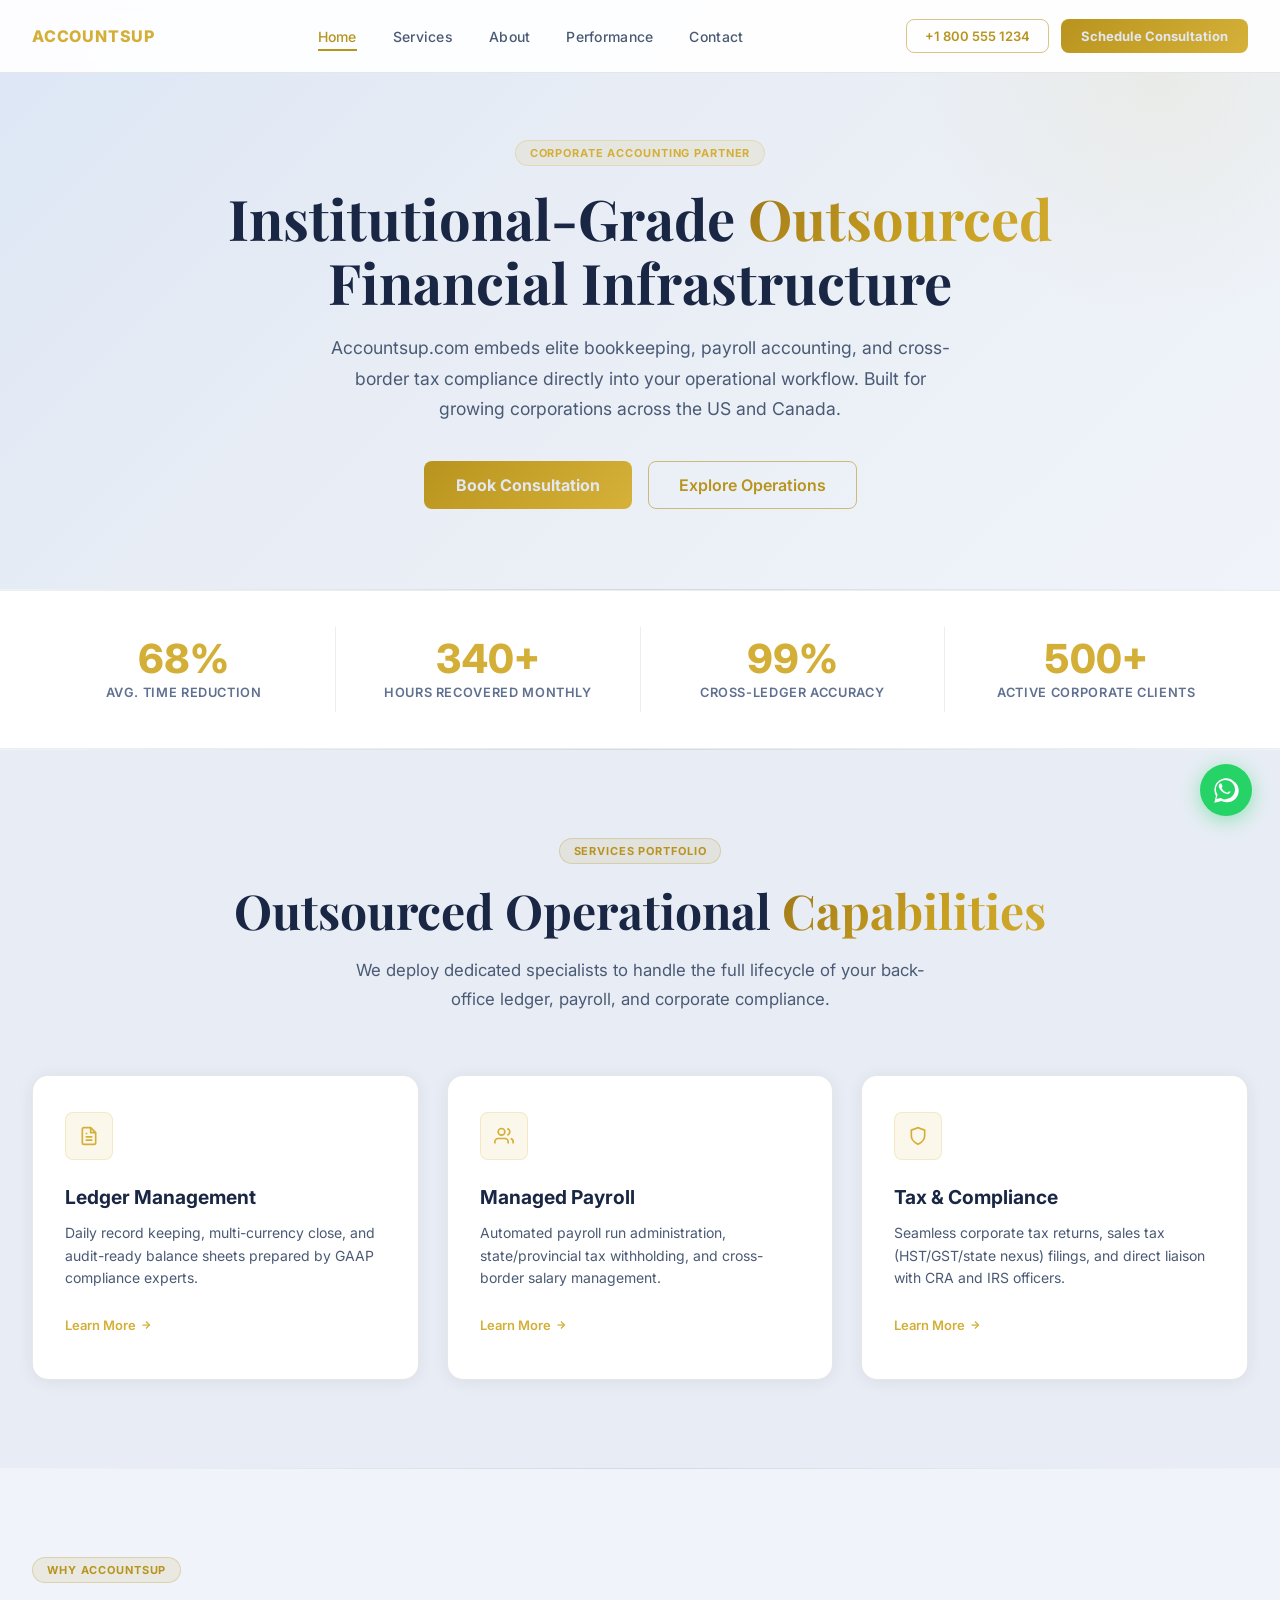
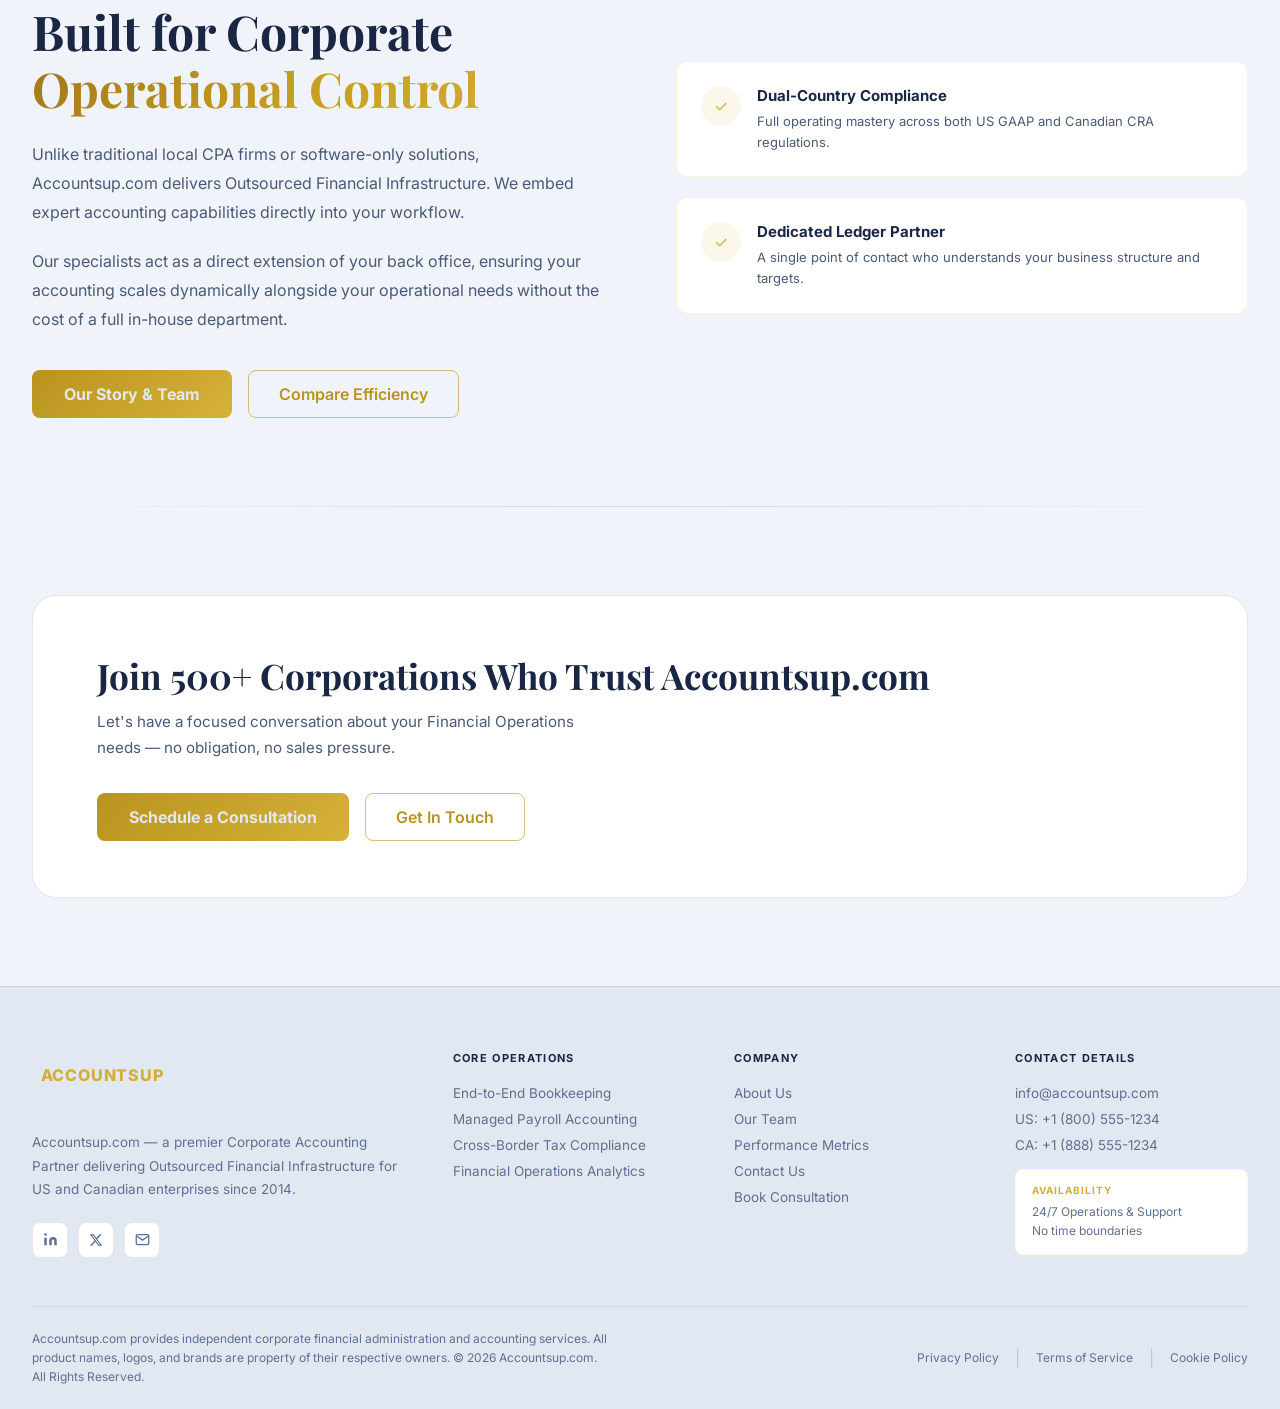
==== index.html @ 7f4b81b3 "Update terminology, WhatsApp icon, hide theme toggle, and transparent logo" ====
﻿<!DOCTYPE html>
<html lang="en">
<head>
<meta charset="UTF-8">
<meta name="viewport" content="width=device-width, initial-scale=1.0">
<meta name="description" content="Accountsup.com — Premium Corporate Accounting & Financial Operations for US & Canada. Expert bookkeeping, payroll, and tax compliance under US GAAP and CRA regulations.">
<title>Accountsup.com | Corporate Accounting & Financial Operations</title>
<link rel="stylesheet" href="css/global.css">
</head>
<body class="page-fade-in">

<header id="main-nav">
  <div class="nav-inner">
    <a href="index.html" class="nav-logo" id="logo-nav">
    <img src="assets/logo.png" alt="Accountsup Logo" style="height:48px;width:auto;">
</a>
    <nav class="nav-links" aria-label="Primary navigation">
      <a href="index.html" class="nav-link" id="nav-home">Home</a>
      <a href="services.html" class="nav-link" id="nav-services">Services</a>
      <a href="about.html" class="nav-link" id="nav-about">About</a>
      <a href="performance.html" class="nav-link" id="nav-performance">Performance</a>
      <a href="contact.html" class="nav-link" id="nav-contact">Contact</a>
    </nav>
    <div class="nav-actions">
      <a href="tel:+18005551234" class="btn-outline-sm">+1 800 555 1234</a>
      <a href="consultation.html" class="btn-gold-sm" id="nav-consultation">Schedule Consultation</a>
    </div>
    <button class="hamburger" id="hamburger-btn" aria-label="Toggle menu">
      <span></span><span></span><span></span>
    </button>
  </div>
</header>

<div id="mobile-menu">
  <a href="index.html" class="mobile-nav-link" id="mob-nav-home">Home</a>
  <a href="services.html" class="mobile-nav-link" id="mob-nav-services">Services</a>
  <a href="about.html" class="mobile-nav-link" id="mob-nav-about">About</a>
  <a href="performance.html" class="mobile-nav-link" id="mob-nav-performance">Performance</a>
  <a href="contact.html" class="mobile-nav-link" id="mob-nav-contact">Contact</a>
  <a href="consultation.html" class="mobile-cta" id="mob-nav-consultation">Schedule Consultation</a>
</div>

<main>
  <div class="page-hero" style="text-align:center;">
    <div class="page-hero-inner">
      <div class="page-hero-chip">Corporate Accounting Partner</div>
      <h1>Institutional-Grade <span class="gold-gradient-text">Outsourced</span><br>Financial Infrastructure</h1>
      <p style="margin: 0 auto 36px auto;">Accountsup.com embeds elite bookkeeping, payroll accounting, and cross-border tax compliance directly into your operational workflow. Built for growing corporations across the US and Canada.</p>
      <div style="display:flex;gap:16px;flex-wrap:wrap;justify-content:center;">
        <a href="consultation.html" class="btn-gold" id="hero-consult-btn">Book Consultation</a>
        <a href="services.html" class="btn-outline" id="hero-services-btn">Explore Operations</a>
      </div>
    </div>
  </div>

  <div class="section-divider"></div>

  <div class="stats-bar reveal">
    <div class="stat-item"><div class="stat-number" data-count="68" data-suffix="%">0%</div><div class="stat-label">Avg. Time Reduction</div></div>
    <div class="stat-item"><div class="stat-number" data-count="340" data-suffix="+">0+</div><div class="stat-label">Hours Recovered Monthly</div></div>
    <div class="stat-item"><div class="stat-number" data-count="99.8" data-suffix="%" data-decimals="1">0%</div><div class="stat-label">Cross-Ledger Accuracy</div></div>
    <div class="stat-item"><div class="stat-number" data-count="500" data-suffix="+">0+</div><div class="stat-label">Active Corporate Clients</div></div>
  </div>

  <div class="section-divider"></div>

  <section class="section section-alt">
    <div class="section-inner">
      <div class="section-header reveal">
        <div class="section-chip">Services Portfolio</div>
        <h2 class="section-title">Outsourced Operational <span class="gold-gradient-text">Capabilities</span></h2>
        <p class="section-subtitle">We deploy dedicated specialists to handle the full lifecycle of your back-office ledger, payroll, and corporate compliance.</p>
      </div>
      <div class="grid-3">
        <div class="card reveal" id="svc-bookkeeping-card">
          <div class="card-icon" style="width:48px;height:48px;background:rgba(212,175,55,0.1);border-radius:8px;display:flex;align-items:center;justify-content:center;margin-bottom:24px;">
            <svg width="20" height="20" viewBox="0 0 24 24" fill="none" stroke="var(--gold)" stroke-width="2"><path d="M14 2H6a2 2 0 00-2 2v16a2 2 0 002 2h12a2 2 0 002-2V8z"/><polyline points="14 2 14 8 20 8"/><line x1="16" y1="13" x2="8" y2="13"/><line x1="16" y1="17" x2="8" y2="17"/><polyline points="10 9 9 9 8 9"/></svg>
          </div>
          <h3 class="card-title" style="font-size:1.2rem;font-weight:700;color:var(--white);margin-bottom:12px;">Ledger Management</h3>
          <p class="card-text" style="font-size:14px;color:var(--slate-mid);line-height:1.6;margin-bottom:24px;">Daily record keeping, multi-currency close, and audit-ready balance sheets prepared by GAAP compliance experts.</p>
          <a href="services.html#bookkeeping" class="footer-link" style="color:var(--gold);font-weight:600;font-size:13px;display:inline-flex;align-items:center;gap:4px;">Learn More <svg width="12" height="12" viewBox="0 0 24 24" fill="none" stroke="currentColor" stroke-width="2.5"><line x1="5" y1="12" x2="19" y2="12"/><polyline points="12 5 19 12 12 19"/></svg></a>
        </div>
        
        <div class="card reveal reveal-delay-1" id="svc-payroll-card">
          <div class="card-icon" style="width:48px;height:48px;background:rgba(212,175,55,0.1);border-radius:8px;display:flex;align-items:center;justify-content:center;margin-bottom:24px;">
            <svg width="20" height="20" viewBox="0 0 24 24" fill="none" stroke="var(--gold)" stroke-width="2"><path d="M17 21v-2a4 4 0 00-4-4H5a4 4 0 00-4 4v2"/><circle cx="9" cy="7" r="4"/><path d="M23 21v-2a4 4 0 00-3-3.87"/><path d="M16 3.13a4 4 0 010 7.75"/></svg>
          </div>
          <h3 class="card-title" style="font-size:1.2rem;font-weight:700;color:var(--white);margin-bottom:12px;">Managed Payroll</h3>
          <p class="card-text" style="font-size:14px;color:var(--slate-mid);line-height:1.6;margin-bottom:24px;">Automated payroll run administration, state/provincial tax withholding, and cross-border salary management.</p>
          <a href="services.html#payroll" class="footer-link" style="color:var(--gold);font-weight:600;font-size:13px;display:inline-flex;align-items:center;gap:4px;">Learn More <svg width="12" height="12" viewBox="0 0 24 24" fill="none" stroke="currentColor" stroke-width="2.5"><line x1="5" y1="12" x2="19" y2="12"/><polyline points="12 5 19 12 12 19"/></svg></a>
        </div>

        <div class="card reveal reveal-delay-2" id="svc-tax-card">
          <div class="card-icon" style="width:48px;height:48px;background:rgba(212,175,55,0.1);border-radius:8px;display:flex;align-items:center;justify-content:center;margin-bottom:24px;">
            <svg width="20" height="20" viewBox="0 0 24 24" fill="none" stroke="var(--gold)" stroke-width="2"><path d="M12 22s8-4 8-10V5l-8-3-8 3v7c0 6 8 10 8 10z"/></svg>
          </div>
          <h3 class="card-title" style="font-size:1.2rem;font-weight:700;color:var(--white);margin-bottom:12px;">Tax &amp; Compliance</h3>
          <p class="card-text" style="font-size:14px;color:var(--slate-mid);line-height:1.6;margin-bottom:24px;">Seamless corporate tax returns, sales tax (HST/GST/state nexus) filings, and direct liaison with CRA and IRS officers.</p>
          <a href="services.html#tax" class="footer-link" style="color:var(--gold);font-weight:600;font-size:13px;display:inline-flex;align-items:center;gap:4px;">Learn More <svg width="12" height="12" viewBox="0 0 24 24" fill="none" stroke="currentColor" stroke-width="2.5"><line x1="5" y1="12" x2="19" y2="12"/><polyline points="12 5 19 12 12 19"/></svg></a>
        </div>
      </div>
    </div>
  </section>

  <div class="section-divider"></div>

  <section class="section">
    <div class="section-inner">
      <div style="display:grid;grid-template-columns:1fr 1fr;gap:72px;align-items:center;">
        <div class="reveal">
          <div class="section-chip" style="margin-bottom:20px;">Why Accountsup</div>
          <h2 class="section-title" style="text-align:left;margin-bottom:22px;">Built for Corporate <span class="gold-gradient-text">Operational Control</span></h2>
          <p style="color:var(--slate-mid);line-height:1.82;margin-bottom:20px;">Unlike traditional local CPA firms or software-only solutions, Accountsup.com delivers Outsourced Financial Infrastructure. We embed expert accounting capabilities directly into your workflow.</p>
          <p style="color:var(--slate-mid);line-height:1.82;margin-bottom:36px;">Our specialists act as a direct extension of your back office, ensuring your accounting scales dynamically alongside your operational needs without the cost of a full in-house department.</p>
          <div style="display:flex;gap:16px;flex-wrap:wrap;">
            <a href="about.html" class="btn-gold" id="home-about-link">Our Story &amp; Team</a>
            <a href="performance.html" class="btn-outline" id="home-perf-link">Compare Efficiency</a>
          </div>
        </div>
        <div class="reveal reveal-delay-2">
          <div style="display:grid;grid-template-columns:1fr;gap:20px;">
            <div class="value-card" style="padding:24px;border:1px solid rgba(212,175,55,0.15);border-radius:12px;display:flex;gap:16px;background:var(--navy-800);">
              <div style="width:40px;height:40px;background:rgba(212,175,55,0.1);border-radius:50%;display:flex;align-items:center;justify-content:center;color:var(--gold);flex-shrink:0;">✓</div>
              <div>
                <h4 style="color:var(--white);font-weight:700;margin-bottom:6px;font-size:15px;">Dual-Country Compliance</h4>
                <p style="color:var(--slate-mid);font-size:13px;line-height:1.6;">Full operating mastery across both US GAAP and Canadian CRA regulations.</p>
              </div>
            </div>
            <div class="value-card" style="padding:24px;border:1px solid rgba(212,175,55,0.15);border-radius:12px;display:flex;gap:16px;background:var(--navy-800);">
              <div style="width:40px;height:40px;background:rgba(212,175,55,0.1);border-radius:50%;display:flex;align-items:center;justify-content:center;color:var(--gold);flex-shrink:0;">✓</div>
              <div>
                <h4 style="color:var(--white);font-weight:700;margin-bottom:6px;font-size:15px;">Dedicated Ledger Partner</h4>
                <p style="color:var(--slate-mid);font-size:13px;line-height:1.6;">A single point of contact who understands your business structure and targets.</p>
              </div>
            </div>
          </div>
        </div>
      </div>
    </div>
  </section>

  <div class="section-divider"></div>

  <section class="section">
    <div class="section-inner">
      <div class="cta-banner reveal">
        <div><h2>Join 500+ Corporations Who Trust Accountsup.com</h2><p>Let's have a focused conversation about your Financial Operations needs — no obligation, no sales pressure.</p></div>
        <div class="cta-actions">
          <a href="consultation.html" class="btn-gold" id="home-cta-consult">Schedule a Consultation</a>
          <a href="contact.html" class="btn-outline" id="home-cta-contact">Get In Touch</a>
        </div>
      </div>
    </div>
  </section>
</main>

<footer id="main-footer">
  <div class="footer-inner">
    <div class="footer-grid">
      <div><div class="nav-logo" style="margin-bottom:16px;width:140px;height:48px;">LOGO AREA</div><p class="footer-brand-desc">Accountsup.com — a premier Corporate Accounting Partner delivering Outsourced Financial Infrastructure for US and Canadian enterprises since 2014.</p><div class="footer-socials"><a href="#" class="footer-social" aria-label="LinkedIn"><svg width="15" height="15" viewBox="0 0 24 24" fill="currentColor"><path d="M16 8a6 6 0 016 6v7h-4v-7a2 2 0 00-4 0v7h-4v-7a6 6 0 016-6zM2 9h4v12H2z"/><circle cx="4" cy="4" r="2"/></svg></a><a href="#" class="footer-social" aria-label="Twitter"><svg width="14" height="14" viewBox="0 0 24 24" fill="currentColor"><path d="M18.244 2.25h3.308l-7.227 8.26 8.502 11.24H16.17l-5.214-6.817L4.99 21.75H1.68l7.73-8.835L1.254 2.25H8.08l4.713 6.231zm-1.161 17.52h1.833L7.084 4.126H5.117z"/></svg></a><a href="mailto:info@accountsup.com" class="footer-social" aria-label="Email"><svg width="15" height="15" viewBox="0 0 24 24" fill="none" stroke="currentColor" stroke-width="2"><path d="M4 4h16c1.1 0 2 .9 2 2v12c0 1.1-.9 2-2 2H4c-1.1 0-2-.9-2-2V6c0-1.1.9-2 2-2z"/><polyline points="22,6 12,13 2,6"/></svg></a></div></div>
      <div><div class="footer-col-title">Core Operations</div><a href="services.html#bookkeeping" class="footer-link">End-to-End Bookkeeping</a><a href="services.html#payroll" class="footer-link">Managed Payroll Accounting</a><a href="services.html#tax" class="footer-link">Cross-Border Tax Compliance</a><a href="performance.html" class="footer-link">Financial Operations Analytics</a></div>
      <div><div class="footer-col-title">Company</div><a href="about.html" class="footer-link">About Us</a><a href="about.html#team" class="footer-link">Our Team</a><a href="performance.html" class="footer-link">Performance Metrics</a><a href="contact.html" class="footer-link">Contact Us</a><a href="consultation.html" class="footer-link">Book Consultation</a></div>
      <div><div class="footer-col-title">Contact Details</div><a href="mailto:info@accountsup.com" class="footer-link">info@accountsup.com</a><a href="tel:+18005551234" class="footer-link">US: +1 (800) 555-1234</a><a href="tel:+18885551234" class="footer-link">CA: +1 (888) 555-1234</a><div style="margin-top:16px;background:var(--navy-800);border:1px solid rgba(212,175,55,0.1);border-radius:8px;padding:14px 16px;"><div style="font-size:10px;font-weight:700;color:var(--gold);letter-spacing:.1em;text-transform:uppercase;margin-bottom:6px;">Availability</div><div style="font-size:12px;color:var(--slate-soft);line-height:1.6;">24/7 Operations & Support<br>No time boundaries</div></div></div>
    </div>
    <div class="footer-bottom"><p class="footer-legal">Accountsup.com provides independent corporate financial administration and accounting services. All product names, logos, and brands are property of their respective owners. © 2026 Accountsup.com. All Rights Reserved.</p><div class="footer-policy-links"><a href="#">Privacy Policy</a><span>|</span><a href="#">Terms of Service</a><span>|</span><a href="#">Cookie Policy</a></div></div>
  </div>
</footer>

<button id="back-to-top" aria-label="Back to top">
  <svg width="20" height="20" viewBox="0 0 24 24" fill="none" stroke="#040d1a" stroke-width="2.8"><path d="M18 15l-6-6-6 6"/></svg>
</button>

<style>
@keyframes floatCard { 0%,100%{transform:translateY(0)} 50%{transform:translateY(-14px)} }
@keyframes pulse { 0%,100%{opacity:1} 50%{opacity:.4} }
@media (max-width:900px){ [style*="grid-template-columns:1fr 1fr"]:first-of-type{grid-template-columns:1fr!important} }
</style>
<script src="js/nav.js"></script>
</body>
</html>
---- css/global.css ----
@import url('https://fonts.googleapis.com/css2?family=Inter:wght@300;400;500;600;700;800;900&family=Playfair+Display:wght@600;700;800&display=swap');

:root {
  --teal: #20c997;
  --navy-950: #040d1a;
  --navy-900: #0A192F;
  --navy-800: #0d2244;
  --navy-700: #112b57;
  --navy-600: #163769;
  --gold: #D4AF37;
  --gold-light: #e8c84a;
  --gold-dark: #b8941e;
  --gold-pale: #f5e9b0;
  --slate-soft: #8892a4;
  --slate-mid: #a8b2c4;
  --slate-light: #cdd5e0;
  --white: #ffffff;
  --green-400: #4ade80;
  --font-sans: 'Inter', system-ui, sans-serif;
  --font-display: 'Playfair Display', Georgia, serif;
  --transition-base: all 0.3s cubic-bezier(0.25, 0.46, 0.45, 0.94);
  --shadow-card: 0 4px 24px rgba(0,0,0,0.18), 0 1px 4px rgba(0,0,0,0.12);
  --shadow-card-hover: 0 12px 40px rgba(0,0,0,0.32), 0 4px 12px rgba(0,0,0,0.18);
  --shadow-gold: 0 0 32px rgba(212,175,55,0.2);
  --radius-sm: 8px;
  --radius-md: 12px;
  --radius-lg: 16px;
  --radius-xl: 24px;
}

*, *::before, *::after { box-sizing: border-box; margin: 0; padding: 0; }
html { scroll-behavior: smooth; font-size: 16px; }
body {
  font-family: var(--font-sans);
  background: var(--navy-900);
  color: var(--slate-light);
  overflow-x: hidden;
  -webkit-font-smoothing: antialiased;
  -moz-osx-font-smoothing: grayscale;
}
a { text-decoration: none; color: inherit; }
img { max-width: 100%; display: block; }
ul { list-style: none; }
button { cursor: pointer; border: none; background: none; font-family: inherit; }
input, textarea, select { font-family: inherit; }

.page-fade-in { animation: pageFadeIn 0.5s ease both; }
@keyframes pageFadeIn { from { opacity: 0; transform: translateY(12px); } to { opacity: 1; transform: translateY(0); } }

/* ===== NAVIGATION ===== */
#main-nav {
  position: fixed;
  top: 0; left: 0; right: 0;
  z-index: 1000;
  background: rgba(4, 13, 26, 0.88);
  backdrop-filter: blur(20px);
  -webkit-backdrop-filter: blur(20px);
  border-bottom: 1px solid rgba(212, 175, 55, 0.15);
  transition: var(--transition-base), padding 0.3s ease;
}
#main-nav.scrolled {
  background: rgba(4, 13, 26, 0.97);
  box-shadow: 0 4px 32px rgba(4, 13, 26, 0.9);
}
.nav-inner {
  max-width: 1280px;
  margin: 0 auto;
  padding: 0 32px;
  height: 72px;
  display: flex;
  align-items: center;
  justify-content: space-between;
  gap: 24px;
}
.nav-logo {
  display: flex;
  align-items: center;
  justify-content: flex-start;
  width: 180px;
  height: 48px;
  border: none;
  flex-shrink: 0;
  transition: var(--transition-base);
  text-decoration: none;
}
.nav-logo:hover {
  opacity: 0.85;
}
.nav-logo-badge {
  background: transparent !important;
  padding: 0 !important;
  border-radius: 0 !important;
  display: inline-flex;
  align-items: center;
  justify-content: center;
  height: 48px;
  width: auto;
  box-shadow: none !important;
  transition: var(--transition-base);
}
.nav-logo-badge:hover {
  transform: translateY(-1px);
  box-shadow: none !important;
  opacity: 1 !important;
}
.logo-img {
  height: 38px !important;
  width: auto;
  object-fit: contain;
  transition: var(--transition-base);
}
body:not(.light-theme) .logo-img {
  filter: drop-shadow(0 0 1.5px rgba(255, 255, 255, 0.85)) drop-shadow(0 0 4px rgba(255, 255, 255, 0.3));
}
body.light-theme .logo-img {
  filter: none !important;
}
.nav-links {
  display: flex;
  align-items: center;
  gap: 36px;
}
.nav-link {
  color: var(--slate-mid);
  font-size: 14px;
  font-weight: 500;
  letter-spacing: 0.02em;
  position: relative;
  transition: color 0.2s ease;
  padding: 4px 0;
}
.nav-link::after {
  content: '';
  position: absolute;
  bottom: -2px; left: 0;
  width: 0; height: 1.5px;
  background: var(--gold);
  transition: width 0.3s ease;
}
.nav-link:hover { color: var(--gold); }
.nav-link:hover::after { width: 100%; }
.nav-link.active { color: var(--gold); }
.nav-link.active::after { width: 100%; }

.nav-actions { display: flex; align-items: center; gap: 12px; }
.btn-outline-sm {
  border: 1.5px solid rgba(212, 175, 55, 0.5);
  color: var(--gold);
  padding: 8px 18px;
  border-radius: var(--radius-sm);
  font-size: 13px;
  font-weight: 600;
  transition: var(--transition-base);
  white-space: nowrap;
}

/* Secondary outline button using teal for hover */
.btn-outline-teal {
  border: 1.5px solid var(--teal);
  color: var(--teal);
}
.btn-outline-teal:hover {
  background: rgba(32, 201, 151, 0.1);
  border-color: var(--teal);
  box-shadow: 0 0 20px rgba(32, 201, 151, 0.18);
}
.btn-outline-sm:hover {
  background: rgba(212, 175, 55, 0.1);
  border-color: var(--gold);
  box-shadow: 0 0 20px rgba(212, 175, 55, 0.15);
}
.btn-gold-sm {
  background: linear-gradient(135deg, var(--gold-dark), var(--gold), var(--gold-light));
  background-size: 200% auto;
  color: var(--navy-950);
  padding: 9px 20px;
  border-radius: var(--radius-sm);
  font-size: 13px;
  font-weight: 700;
  transition: var(--transition-base);
  white-space: nowrap;
}
.btn-gold-sm:hover {
  background-position: right center;
  box-shadow: 0 6px 24px rgba(212, 175, 55, 0.4);
  transform: translateY(-1px);
}

.hamburger {
  display: none;
  flex-direction: column;
  gap: 5px;
  padding: 6px;
  cursor: pointer;
}
.hamburger span {
  display: block;
  height: 2px;
  background: var(--gold);
  border-radius: 2px;
  transition: var(--transition-base);
}
.hamburger span:nth-child(1) { width: 24px; }
.hamburger span:nth-child(2) { width: 24px; }
.hamburger span:nth-child(3) { width: 16px; }
.hamburger.open span:nth-child(1) { transform: translateY(7px) rotate(45deg); }
.hamburger.open span:nth-child(2) { opacity: 0; transform: scaleX(0); }
.hamburger.open span:nth-child(3) { width: 24px; transform: translateY(-7px) rotate(-45deg); }

#mobile-menu {
  display: none;
  position: fixed;
  top: 72px; left: 0; right: 0;
  background: rgba(4, 13, 26, 0.98);
  backdrop-filter: blur(20px);
  border-bottom: 1px solid rgba(212, 175, 55, 0.15);
  padding: 20px 32px 28px;
  z-index: 999;
  animation: slideDown 0.3s ease;
}
@keyframes slideDown { from { opacity: 0; transform: translateY(-10px); } to { opacity: 1; transform: translateY(0); } }
#mobile-menu.open { display: block; }
.mobile-nav-link {
  display: block;
  color: var(--slate-mid);
  font-size: 15px;
  font-weight: 500;
  padding: 12px 0;
  border-bottom: 1px solid rgba(255,255,255,0.05);
  transition: color 0.2s ease;
}
.mobile-nav-link:hover, .mobile-nav-link.active { color: var(--gold); }
.mobile-cta {
  display: block;
  margin-top: 16px;
  background: linear-gradient(135deg, var(--gold-dark), var(--gold));
  color: var(--navy-950);
  text-align: center;
  padding: 13px;
  border-radius: var(--radius-sm);
  font-weight: 700;
  font-size: 14px;
}

/* ===== PAGE HERO / INNER BANNER ===== */
.page-hero {
  padding: 140px 0 80px;
  background: radial-gradient(ellipse at 60% 40%, #112b57 0%, var(--navy-900) 55%, var(--navy-950) 100%);
  position: relative;
  overflow: hidden;
}
.page-hero::before {
  content: '';
  position: absolute;
  top: -30%; right: -10%;
  width: 500px; height: 500px;
  background: radial-gradient(circle, rgba(212,175,55,0.06) 0%, transparent 70%);
  border-radius: 50%;
  pointer-events: none;
}
.page-hero-inner { max-width: 1280px; margin: 0 auto; padding: 0 32px; }
.page-hero-chip {
  display: inline-flex;
  align-items: center;
  gap: 6px;
  background: rgba(212, 175, 55, 0.1);
  border: 1px solid rgba(212, 175, 55, 0.25);
  border-radius: 20px;
  padding: 5px 14px;
  font-size: 11px;
  font-weight: 700;
  color: var(--gold);
  letter-spacing: 0.08em;
  text-transform: uppercase;
  margin-bottom: 20px;
}
.page-hero h1 {
  font-family: var(--font-display);
  font-size: clamp(2.4rem, 5vw, 3.5rem);
  font-weight: 700;
  color: var(--white);
  line-height: 1.15;
  margin-bottom: 18px;
}
.page-hero p {
  font-size: 1.1rem;
  color: var(--slate-mid);
  line-height: 1.75;
  max-width: 640px;
}
.gold-text { color: var(--gold); }
.gold-gradient-text {
  background: linear-gradient(135deg, var(--gold-dark), var(--gold), var(--gold-light), var(--gold));
  background-size: 200% auto;
  -webkit-background-clip: text;
  -webkit-text-fill-color: transparent;
  background-clip: text;
  animation: shimmer 3s linear infinite;
}
@keyframes shimmer { 0% { background-position: 0% center; } 100% { background-position: 200% center; } }

/* ===== SECTION LAYOUT ===== */
.section { padding: 88px 0; }
.section-alt { background: var(--navy-950); }
.section-inner { max-width: 1280px; margin: 0 auto; padding: 0 32px; }
.section-divider { height: 1px; background: linear-gradient(90deg, transparent, rgba(212,175,55,0.25), transparent); }
.section-header { text-align: center; margin-bottom: 60px; }
.section-chip {
  display: inline-flex;
  align-items: center;
  gap: 6px;
  background: rgba(212, 175, 55, 0.1);
  border: 1px solid rgba(212, 175, 55, 0.25);
  border-radius: 20px;
  padding: 5px 14px;
  font-size: 11px;
  font-weight: 700;
  color: var(--gold);
  letter-spacing: 0.08em;
  text-transform: uppercase;
  margin-bottom: 18px;
}
.section-title {
  font-family: var(--font-display);
  font-size: clamp(2rem, 4vw, 3rem);
  font-weight: 700;
  color: var(--white);
  line-height: 1.2;
  margin-bottom: 16px;
}
.section-subtitle {
  font-size: 1.05rem;
  color: var(--slate-mid);
  max-width: 580px;
  margin: 0 auto;
  line-height: 1.75;
}

/* ===== CARDS ===== */
.grid-3 { display: grid; grid-template-columns: repeat(3, 1fr); gap: 28px; }
.grid-2 { display: grid; grid-template-columns: repeat(2, 1fr); gap: 28px; }
.grid-4 { display: grid; grid-template-columns: repeat(4, 1fr); gap: 24px; }

.card {
  background: linear-gradient(145deg, var(--navy-800) 0%, var(--navy-900) 100%);
  border: 1px solid rgba(212, 175, 55, 0.12);
  border-radius: var(--radius-lg);
  padding: 36px 32px;
  position: relative;
  overflow: hidden;
  transition: var(--transition-base);
}
.card::before {
  content: '';
  position: absolute;
  top: 0; left: 0; right: 0;
  height: 2px;
  background: linear-gradient(90deg, transparent, var(--gold), transparent);
  opacity: 0;
  transition: opacity 0.4s ease;
}
.card:hover { transform: translateY(-6px); box-shadow: var(--shadow-card-hover); border-color: rgba(212, 175, 55, 0.3); }
.card:hover::before { opacity: 1; }

.card-icon {
  width: 56px; height: 56px;
  background: rgba(212, 175, 55, 0.08);
  border: 1px solid rgba(212, 175, 55, 0.2);
  border-radius: var(--radius-md);
  display: flex;
  align-items: center;
  justify-content: center;
  margin-bottom: 24px;
  flex-shrink: 0;
}
.card-label {
  font-size: 11px;
  font-weight: 700;
  color: rgba(212, 175, 55, 0.5);
  letter-spacing: 0.12em;
  text-transform: uppercase;
  margin-bottom: 8px;
}
.card-title {
  font-size: 1.15rem;
  font-weight: 700;
  color: var(--white);
  margin-bottom: 14px;
  line-height: 1.4;
}
.card-text {
  font-size: 0.9rem;
  color: var(--slate-mid);
  line-height: 1.75;
  margin-bottom: 20px;
}
.card-list { margin-bottom: 24px; }
.card-list li {
  display: flex;
  align-items: flex-start;
  gap: 8px;
  font-size: 0.875rem;
  color: var(--slate-light);
  margin-bottom: 8px;
}
.card-list li svg { flex-shrink: 0; margin-top: 2px; }
.card-footer {
  padding-top: 20px;
  border-top: 1px solid rgba(255,255,255,0.06);
  display: flex;
  flex-wrap: wrap;
  gap: 8px;
}

.tech-badge {
  background: rgba(212, 175, 55, 0.07);
  border: 1px solid rgba(212, 175, 55, 0.2);
  color: var(--gold);
  padding: 4px 10px;
  border-radius: 20px;
  font-size: 11px;
  font-weight: 600;
  letter-spacing: 0.04em;
  text-transform: uppercase;
  transition: var(--transition-base);
}
.tech-badge:hover { background: rgba(212, 175, 55, 0.15); }

/* ===== BUTTONS ===== */
.btn-gold {
  display: inline-flex;
  align-items: center;
  justify-content: center;
  gap: 8px;
  background: linear-gradient(135deg, var(--gold-dark), var(--gold), var(--gold-light));
  background-size: 200% auto;
  color: var(--navy-950);
  font-weight: 700;
  font-size: 1rem;
  padding: 14px 32px;
  border-radius: var(--radius-sm);
  transition: var(--transition-base);
  border: none;
  cursor: pointer;
  font-family: inherit;
}
.btn-gold:hover {
  background-position: right center;
  box-shadow: 0 8px 32px rgba(212, 175, 55, 0.42);
  transform: translateY(-2px);
}
.btn-outline {
  display: inline-flex;
  align-items: center;
  justify-content: center;
  gap: 8px;
  border: 1.5px solid rgba(212, 175, 55, 0.55);
  color: var(--gold);
  font-weight: 600;
  font-size: 1rem;
  padding: 13px 30px;
  border-radius: var(--radius-sm);
  transition: var(--transition-base);
  background: transparent;
  cursor: pointer;
  font-family: inherit;
}
.btn-outline:hover {
  background: rgba(212, 175, 55, 0.1);
  border-color: var(--gold);
  box-shadow: 0 0 20px rgba(212, 175, 55, 0.18);
}
.btn-sm { padding: 10px 22px; font-size: 0.875rem; }

/* ===== VALUE CARD ===== */
.value-card {
  background: rgba(13, 34, 68, 0.55);
  border: 1px solid rgba(212, 175, 55, 0.1);
  border-radius: var(--radius-md);
  padding: 32px 28px;
  display: flex;
  align-items: flex-start;
  gap: 20px;
  transition: var(--transition-base);
  backdrop-filter: blur(6px);
}
.value-card:hover {
  background: rgba(13, 34, 68, 0.9);
  border-color: rgba(212, 175, 55, 0.28);
  transform: translateY(-4px);
}
.value-card h3 { font-size: 1.05rem; font-weight: 700; color: var(--white); margin-bottom: 8px; }
.value-card p { font-size: 0.875rem; color: var(--slate-mid); line-height: 1.7; }

/* ===== STAT BAR ===== */
.stats-bar {
  display: flex;
  align-items: center;
  justify-content: center;
  gap: 0;
  flex-wrap: wrap;
  background: var(--navy-800);
  border-top: 1px solid rgba(212, 175, 55, 0.12);
  border-bottom: 1px solid rgba(212, 175, 55, 0.12);
  padding: 36px 32px;
}
.stat-item {
  text-align: center;
  flex: 1;
  min-width: 160px;
  padding: 12px 24px;
}
.stat-item + .stat-item { border-left: 1px solid rgba(255,255,255,0.07); }
.stat-number {
  font-size: 2.5rem;
  font-weight: 800;
  color: var(--gold);
  font-variant-numeric: tabular-nums;
  line-height: 1;
  margin-bottom: 6px;
}
.stat-label { font-size: 0.8rem; color: var(--slate-soft); letter-spacing: 0.05em; text-transform: uppercase; font-weight: 600; }

/* ===== FORMS ===== */
.form-group { margin-bottom: 22px; }
.form-label {
  display: block;
  font-size: 13px;
  font-weight: 600;
  color: var(--slate-light);
  margin-bottom: 8px;
}
.form-label .req { color: var(--gold); margin-left: 2px; }
.form-input, .form-select, .form-textarea {
  width: 100%;
  background: var(--navy-900);
  border: 1.5px solid rgba(255,255,255,0.1);
  border-radius: var(--radius-sm);
  padding: 12px 16px;
  font-size: 14px;
  color: var(--white);
  transition: border-color 0.2s ease, box-shadow 0.2s ease;
  outline: none;
  font-family: inherit;
}
.form-input::placeholder, .form-textarea::placeholder { color: rgba(136,146,164,0.5); }
.form-input:focus, .form-select:focus, .form-textarea:focus {
  border-color: rgba(212, 175, 55, 0.55);
  box-shadow: 0 0 0 3px rgba(212, 175, 55, 0.08);
}
.form-input.error, .form-select.error, .form-textarea.error {
  border-color: rgba(239, 68, 68, 0.7);
  box-shadow: 0 0 0 3px rgba(239, 68, 68, 0.08);
}
.form-select { appearance: none; cursor: pointer; color: var(--slate-mid); }
.form-select option { background: var(--navy-900); color: var(--white); }
.form-textarea { resize: vertical; min-height: 120px; line-height: 1.6; }
.form-error { font-size: 12px; color: #f87171; margin-top: 5px; display: none; }
.form-error.visible { display: block; }
.form-row { display: grid; grid-template-columns: 1fr 1fr; gap: 20px; }
.form-container {
  background: var(--navy-800);
  border: 1px solid rgba(212, 175, 55, 0.14);
  border-radius: var(--radius-xl);
  padding: 48px;
  box-shadow: var(--shadow-card);
}

/* ===== FOOTER ===== */
#main-footer {
  background: var(--navy-950);
  border-top: 1px solid rgba(212, 175, 55, 0.1);
  padding: 64px 0 0;
}
.footer-inner {
  max-width: 1280px;
  margin: 0 auto;
  padding: 0 32px;
}
.footer-grid {
  display: grid;
  grid-template-columns: 1.6fr 1fr 1fr 1fr;
  gap: 48px;
  padding-bottom: 48px;
  border-bottom: 1px solid rgba(255,255,255,0.06);
}
.footer-brand-desc { font-size: 13.5px; color: var(--slate-soft); line-height: 1.75; margin: 16px 0 20px; }
.footer-socials { display: flex; gap: 10px; }
.footer-social {
  width: 36px; height: 36px;
  background: var(--navy-800);
  border: 1px solid rgba(255,255,255,0.08);
  border-radius: var(--radius-sm);
  display: flex;
  align-items: center;
  justify-content: center;
  color: var(--slate-mid);
  transition: var(--transition-base);
}
.footer-social:hover { color: var(--gold); border-color: rgba(212,175,55,0.3); }
.footer-col-title {
  font-size: 11px;
  font-weight: 700;
  color: var(--white);
  letter-spacing: 0.12em;
  text-transform: uppercase;
  margin-bottom: 20px;
}
.footer-link {
  display: block;
  font-size: 13.5px;
  color: var(--slate-soft);
  margin-bottom: 10px;
  transition: color 0.2s ease;
}
.footer-link:hover { color: var(--gold); }
.footer-bottom {
  padding: 22px 0;
  display: flex;
  align-items: center;
  justify-content: space-between;
  flex-wrap: wrap;
  gap: 12px;
}
.footer-legal { font-size: 12px; color: var(--slate-soft); line-height: 1.6; max-width: 580px; }
.footer-policy-links { display: flex; align-items: center; gap: 16px; flex-shrink: 0; }
.footer-policy-links a { font-size: 12px; color: var(--slate-soft); transition: color 0.2s; }
.footer-policy-links a:hover { color: var(--gold); }
.footer-policy-links span { color: rgba(255,255,255,0.15); }

/* ===== BACK TO TOP ===== */
#back-to-top {
  position: fixed;
  bottom: 28px;
  right: 28px;
  width: 46px;
  height: 46px;
  background: linear-gradient(135deg, var(--gold-dark), var(--gold));
  border-radius: 50%;
  display: flex;
  align-items: center;
  justify-content: center;
  z-index: 500;
  cursor: pointer;
  box-shadow: 0 4px 20px rgba(212, 175, 55, 0.4);
  opacity: 0;
  transform: translateY(16px);
  transition: opacity 0.3s ease, transform 0.3s ease;
  border: none;
}
#back-to-top.visible { opacity: 1; transform: translateY(0); }
#back-to-top:hover { box-shadow: 0 8px 32px rgba(212, 175, 55, 0.55); transform: translateY(-3px); }

/* ===== CTA BANNER ===== */
.cta-banner {
  background: var(--navy-800);
  border: 1px solid rgba(212, 175, 55, 0.18);
  border-radius: var(--radius-xl);
  padding: 56px 64px;
  display: flex;
  align-items: center;
  justify-content: space-between;
  gap: 32px;
  flex-wrap: wrap;
}
.cta-banner h2 {
  font-family: var(--font-display);
  font-size: clamp(1.5rem, 3vw, 2.2rem);
  color: var(--white);
  font-weight: 700;
  margin-bottom: 10px;
}
.cta-banner p { font-size: 0.95rem; color: var(--slate-mid); line-height: 1.7; max-width: 520px; }
.cta-actions { display: flex; gap: 16px; flex-shrink: 0; flex-wrap: wrap; }

/* ===== BREADCRUMB ===== */
.breadcrumb {
  display: flex;
  align-items: center;
  gap: 8px;
  font-size: 13px;
  color: var(--slate-soft);
  margin-bottom: 24px;
}
.breadcrumb a { color: var(--gold); transition: opacity 0.2s; }
.breadcrumb a:hover { opacity: 0.8; }
.breadcrumb-sep { color: rgba(255,255,255,0.2); }

/* ===== SCROLL REVEAL ===== */
.reveal { opacity: 0; transform: translateY(28px); transition: opacity 0.65s ease, transform 0.65s ease; }
.reveal.revealed { opacity: 1; transform: translateY(0); }
.reveal-delay-1 { transition-delay: 0.1s; }
.reveal-delay-2 { transition-delay: 0.2s; }
.reveal-delay-3 { transition-delay: 0.3s; }
.reveal-delay-4 { transition-delay: 0.4s; }

/* ===== COMPLIANCE BADGE ===== */
.compliance-badge {
  display: flex;
  align-items: center;
  gap: 12px;
  background: var(--navy-800);
  border: 1px solid rgba(255,255,255,0.06);
  border-radius: var(--radius-sm);
  padding: 12px 16px;
  transition: var(--transition-base);
}
.compliance-badge:hover { border-color: rgba(212,175,55,0.25); }
.compliance-badge-icon {
  width: 32px; height: 32px;
  background: rgba(212, 175, 55, 0.1);
  border: 1px solid rgba(212, 175, 55, 0.2);
  border-radius: 6px;
  display: flex;
  align-items: center;
  justify-content: center;
  flex-shrink: 0;
}
.compliance-badge-title { font-size: 12px; font-weight: 600; color: var(--white); }
.compliance-badge-sub { font-size: 11px; color: var(--slate-soft); }

/* ===== SUCCESS STATE ===== */
.success-state {
  text-align: center;
  padding: 48px 24px;
  display: none;
}
.success-state.show { display: block; }
.success-icon {
  width: 72px; height: 72px;
  background: rgba(74, 222, 128, 0.1);
  border: 2px solid rgba(74, 222, 128, 0.35);
  border-radius: 50%;
  display: flex;
  align-items: center;
  justify-content: center;
  margin: 0 auto 24px;
}

/* ===== RESPONSIVE ===== */
@media (max-width: 1024px) {
  .footer-grid { grid-template-columns: 1fr 1fr; gap: 36px; }
  .grid-3 { grid-template-columns: 1fr 1fr; }
  .grid-4 { grid-template-columns: repeat(2, 1fr); }
  .cta-banner { padding: 40px; }
}
@media (max-width: 768px) {
  .nav-links, .nav-actions { display: none; }
  .hamburger { display: flex; }
  .nav-inner { padding: 0 20px; }
  .section { padding: 60px 0; }
  .section-inner { padding: 0 20px; }
  .page-hero { padding: 110px 0 56px; }
  .page-hero-inner { padding: 0 20px; }
  .grid-3, .grid-2 { grid-template-columns: 1fr; }
  .grid-4 { grid-template-columns: 1fr 1fr; }
  .footer-grid { grid-template-columns: 1fr; gap: 32px; }
  .footer-inner { padding: 0 20px; }
  .form-row { grid-template-columns: 1fr; }
  .form-container { padding: 28px 20px; }
  .cta-banner { padding: 32px 24px; flex-direction: column; }
  .stats-bar { gap: 0; }
  .stat-item { min-width: 130px; }
  .stat-number { font-size: 1.9rem; }
  .footer-bottom { flex-direction: column; text-align: center; }
}
@media (max-width: 480px) {
  .grid-4 { grid-template-columns: 1fr; }
  .stat-item + .stat-item { border-left: none; border-top: 1px solid rgba(255,255,255,0.07); }
}

/* ===== WHATSAPP FLOATING BUTTON ===== */
#whatsapp-btn {
  position: fixed;
  bottom: 84px;
  right: 28px;
  width: 52px;
  height: 52px;
  background: #25D366;
  border-radius: 50%;
  display: flex;
  align-items: center;
  justify-content: center;
  z-index: 500;
  cursor: pointer;
  box-shadow: 0 4px 20px rgba(37, 211, 102, 0.45);
  border: none;
  transition: transform 0.3s ease, box-shadow 0.3s ease;
  text-decoration: none;
  animation: waPulse 2.5s ease-in-out infinite;
}
#whatsapp-btn:hover {
  transform: scale(1.12) translateY(-2px);
  box-shadow: 0 10px 36px rgba(37, 211, 102, 0.6);
  animation: none;
}
#whatsapp-btn svg { flex-shrink: 0; }

#whatsapp-tooltip {
  position: fixed;
  bottom: 96px;
  right: 88px;
  background: #1a1a2e;
  color: #fff;
  font-size: 12px;
  font-weight: 600;
  padding: 7px 13px;
  border-radius: 8px;
  white-space: nowrap;
  z-index: 499;
  opacity: 0;
  transform: translateX(8px);
  transition: opacity 0.25s ease, transform 0.25s ease;
  pointer-events: none;
}
#whatsapp-tooltip::after {
  content: '';
  position: absolute;
  right: -5px;
  top: 50%;
  transform: translateY(-50%);
  width: 0; height: 0;
  border-top: 5px solid transparent;
  border-bottom: 5px solid transparent;
  border-left: 6px solid #1a1a2e;
}
#whatsapp-btn:hover + #whatsapp-tooltip,
#whatsapp-tooltip.show { opacity: 1; transform: translateX(0); }

@keyframes waPulse {
  0%, 100% { box-shadow: 0 4px 20px rgba(37,211,102,0.45); }
  50% { box-shadow: 0 4px 20px rgba(37,211,102,0.45), 0 0 0 10px rgba(37,211,102,0); }
}

/* ===== THEME TOGGLE BUTTON (Nav Bar) ===== */
#theme-toggle {
  width: 48px;
  height: 26px;
  background: rgba(212, 175, 55, 0.12);
  border: 1.5px solid rgba(212, 175, 55, 0.3);
  border-radius: 13px;
  cursor: pointer;
  transition: background 0.35s ease, border-color 0.35s ease;
  display: flex;
  align-items: center;
  padding: 2px;
  flex-shrink: 0;
  position: relative;
}
#theme-toggle:hover {
  background: rgba(212, 175, 55, 0.22);
  border-color: rgba(212, 175, 55, 0.6);
}
#theme-toggle-knob {
  width: 20px;
  height: 20px;
  border-radius: 50%;
  background: linear-gradient(135deg, var(--gold-dark), var(--gold));
  display: flex;
  align-items: center;
  justify-content: center;
  transition: transform 0.35s cubic-bezier(0.34, 1.56, 0.64, 1);
  box-shadow: 0 2px 8px rgba(212, 175, 55, 0.5);
  flex-shrink: 0;
}
body.light-theme #theme-toggle { background: rgba(10, 25, 47, 0.08); border-color: rgba(10, 25, 47, 0.22); }
body.light-theme #theme-toggle:hover { background: rgba(10, 25, 47, 0.14); }
body.light-theme #theme-toggle-knob { transform: translateX(22px); background: linear-gradient(135deg, #0A192F, #163769); }
body.light-theme #theme-toggle-knob svg.icon-moon { display: none; }
body.light-theme #theme-toggle-knob svg.icon-sun { display: flex; }
#theme-toggle-knob svg.icon-sun { display: none; }
#theme-toggle-knob svg.icon-moon { display: flex; }

/* Theme toggle tooltip */
#theme-toggle::after {
  content: attr(data-tooltip);
  position: absolute;
  top: calc(100% + 10px);
  right: 0;
  background: rgba(4, 13, 26, 0.92);
  color: #fff;
  font-size: 11px;
  font-weight: 600;
  padding: 5px 10px;
  border-radius: 6px;
  white-space: nowrap;
  opacity: 0;
  transform: translateY(-4px);
  transition: opacity 0.2s ease, transform 0.2s ease;
  pointer-events: none;
  letter-spacing: 0.03em;
  border: 1px solid rgba(212,175,55,0.15);
}
body.light-theme #theme-toggle::after { background: rgba(26,39,68,0.95); border-color: rgba(10,25,47,0.15); }
#theme-toggle:hover::after { opacity: 1; transform: translateY(0); }

/* Mobile theme toggle in mobile menu */
#mobile-theme-row {
  display: flex;
  align-items: center;
  justify-content: space-between;
  padding: 14px 0;
  border-bottom: 1px solid rgba(255,255,255,0.05);
}
body.light-theme #mobile-theme-row { border-bottom-color: rgba(10,25,47,0.06); }
#mobile-theme-label {
  font-size: 14px;
  font-weight: 500;
  color: var(--slate-mid);
}

/* ===== LIGHT THEME OVERRIDES ===== */
body.light-theme {
  background: #f0f4fa;
  color: #253555;
  --navy-950: #e2e8f2;
  --navy-900: #f0f4fa;
  --navy-800: #ffffff;
  --navy-700: #e8edf5;
  --navy-600: #d4dce8;
  --slate-soft: #607090;
  --slate-mid: #4a5a74;
  --slate-light: #2a3a54;
  --white: #1a2744;
  --shadow-card: 0 4px 24px rgba(10,25,47,0.10), 0 1px 4px rgba(10,25,47,0.06);
  --shadow-card-hover: 0 12px 40px rgba(10,25,47,0.16), 0 4px 12px rgba(10,25,47,0.10);
}

body.light-theme #main-nav {
  background: rgba(255, 255, 255, 0.92);
  border-bottom-color: rgba(10, 25, 47, 0.1);
}
body.light-theme #main-nav.scrolled {
  background: rgba(255, 255, 255, 0.99);
  box-shadow: 0 4px 24px rgba(10, 25, 47, 0.1);
}
body.light-theme .nav-link { color: #4a5a74; }
body.light-theme .nav-link:hover,
body.light-theme .nav-link.active { color: var(--gold-dark); }
body.light-theme .nav-link::after { background: var(--gold-dark); }
body.light-theme .nav-logo { color: rgba(180, 140, 20, 0.7); border-color: rgba(180, 140, 20, 0.4); }
body.light-theme .btn-outline-sm { border-color: rgba(180, 140, 20, 0.5); color: var(--gold-dark); }
body.light-theme .hamburger span { background: var(--gold-dark); }

body.light-theme #mobile-menu {
  background: rgba(255, 255, 255, 0.98);
  border-bottom-color: rgba(10, 25, 47, 0.1);
}
body.light-theme .mobile-nav-link { color: #4a5a74; border-bottom-color: rgba(10,25,47,0.06); }
body.light-theme .mobile-nav-link:hover, body.light-theme .mobile-nav-link.active { color: var(--gold-dark); }

body.light-theme .page-hero {
  background: linear-gradient(135deg, #dce6f5 0%, #e8edf5 40%, #f0f4fa 100%);
}
body.light-theme .page-hero h1 { color: #1a2744; }
body.light-theme .page-hero p { color: #4a5a74; }
body.light-theme .page-hero::before { background: radial-gradient(circle, rgba(212,175,55,0.08) 0%, transparent 70%); }

body.light-theme .section-alt { background: #e8edf5; }
body.light-theme .section-title { color: #1a2744; }
body.light-theme .section-subtitle { color: #4a5a74; }
body.light-theme .section-chip { background: rgba(180,140,20,0.1); border-color: rgba(180,140,20,0.25); color: var(--gold-dark); }
body.light-theme .section-divider { background: linear-gradient(90deg, transparent, rgba(10,25,47,0.12), transparent); }

body.light-theme .card {
  background: #ffffff;
  border-color: rgba(10, 25, 47, 0.1);
  box-shadow: 0 2px 16px rgba(10,25,47,0.07);
}
body.light-theme .card:hover {
  box-shadow: 0 12px 40px rgba(10,25,47,0.14);
  border-color: rgba(180, 140, 20, 0.35);
}
body.light-theme .card-title { color: #1a2744; }
body.light-theme .card-text { color: #4a5a74; }
body.light-theme .card-footer { border-top-color: rgba(10,25,47,0.07); }
body.light-theme .card-list li { color: #2a3a54; }

body.light-theme .value-card {
  background: rgba(255, 255, 255, 0.85);
  border-color: rgba(10, 25, 47, 0.1);
}
body.light-theme .value-card:hover { background: #ffffff; border-color: rgba(180,140,20,0.3); }
body.light-theme .value-card h3 { color: #1a2744; }
body.light-theme .value-card p { color: #4a5a74; }

body.light-theme .stats-bar { background: #ffffff; border-color: rgba(10,25,47,0.08); }
body.light-theme .stat-item + .stat-item { border-left-color: rgba(10,25,47,0.08); }
body.light-theme .stat-label { color: #607090; }

body.light-theme .form-input,
body.light-theme .form-select,
body.light-theme .form-textarea {
  background: #f8fafc;
  border-color: rgba(10, 25, 47, 0.15);
  color: #1a2744;
}
body.light-theme .form-input::placeholder,
body.light-theme .form-textarea::placeholder { color: rgba(74, 90, 116, 0.45); }
body.light-theme .form-input:focus,
body.light-theme .form-select:focus,
body.light-theme .form-textarea:focus {
  border-color: rgba(180, 140, 20, 0.55);
  box-shadow: 0 0 0 3px rgba(180, 140, 20, 0.08);
}
body.light-theme .form-select { color: #4a5a74; }
body.light-theme .form-select option { background: #ffffff; color: #1a2744; }
body.light-theme .form-label { color: #2a3a54; }
body.light-theme .form-container { background: #ffffff; border-color: rgba(10,25,47,0.1); }

body.light-theme .cta-banner { background: #ffffff; border-color: rgba(10,25,47,0.1); }
body.light-theme .cta-banner h2 { color: #1a2744; }
body.light-theme .cta-banner p { color: #4a5a74; }

body.light-theme .btn-outline {
  border-color: rgba(180,140,20,0.55);
  color: var(--gold-dark);
}
body.light-theme .btn-outline:hover { background: rgba(180,140,20,0.08); }

body.light-theme #main-footer {
  background: #e2e8f2;
  border-top-color: rgba(10, 25, 47, 0.1);
}
body.light-theme .footer-brand-desc { color: #607090; }
body.light-theme .footer-social { background: #ffffff; border-color: rgba(10,25,47,0.1); color: #607090; }
body.light-theme .footer-col-title { color: #1a2744; }
body.light-theme .footer-link { color: #607090; }
body.light-theme .footer-legal { color: #607090; }
body.light-theme .footer-policy-links a { color: #607090; }
body.light-theme .footer-policy-links span { color: rgba(10,25,47,0.15); }
body.light-theme .footer-grid { border-bottom-color: rgba(10,25,47,0.08); }

body.light-theme .compliance-badge { background: #ffffff; border-color: rgba(10,25,47,0.08); }
body.light-theme .compliance-badge-title { color: #1a2744; }
body.light-theme .compliance-badge-sub { color: #607090; }

body.light-theme .breadcrumb { color: #607090; }
body.light-theme .breadcrumb-sep { color: rgba(10,25,47,0.2); }
body.light-theme .breadcrumb a { color: var(--gold-dark); }

body.light-theme .tech-badge { background: rgba(180,140,20,0.08); border-color: rgba(180,140,20,0.2); color: var(--gold-dark); }
body.light-theme .gold-gradient-text {
  background: linear-gradient(135deg, #a07818, #c8a020, #d4af37, #c8a020);
  background-size: 200% auto;
  -webkit-background-clip: text;
  -webkit-text-fill-color: transparent;
  background-clip: text;
}
body.light-theme .gold-text { color: var(--gold-dark); }

body.light-theme #back-to-top { box-shadow: 0 4px 20px rgba(180,140,20,0.35); }

body.light-theme #whatsapp-tooltip { background: #1a2744; }
body.light-theme #whatsapp-tooltip::after { border-left-color: #1a2744; }
body.light-theme #theme-label { color: #607090; }

@media (max-width: 480px) {
  #theme-label { display: none; }
  #whatsapp-tooltip { display: none; }
}

#theme-toggle, #theme-label, #mobile-theme-row {
  display: none !important;
}
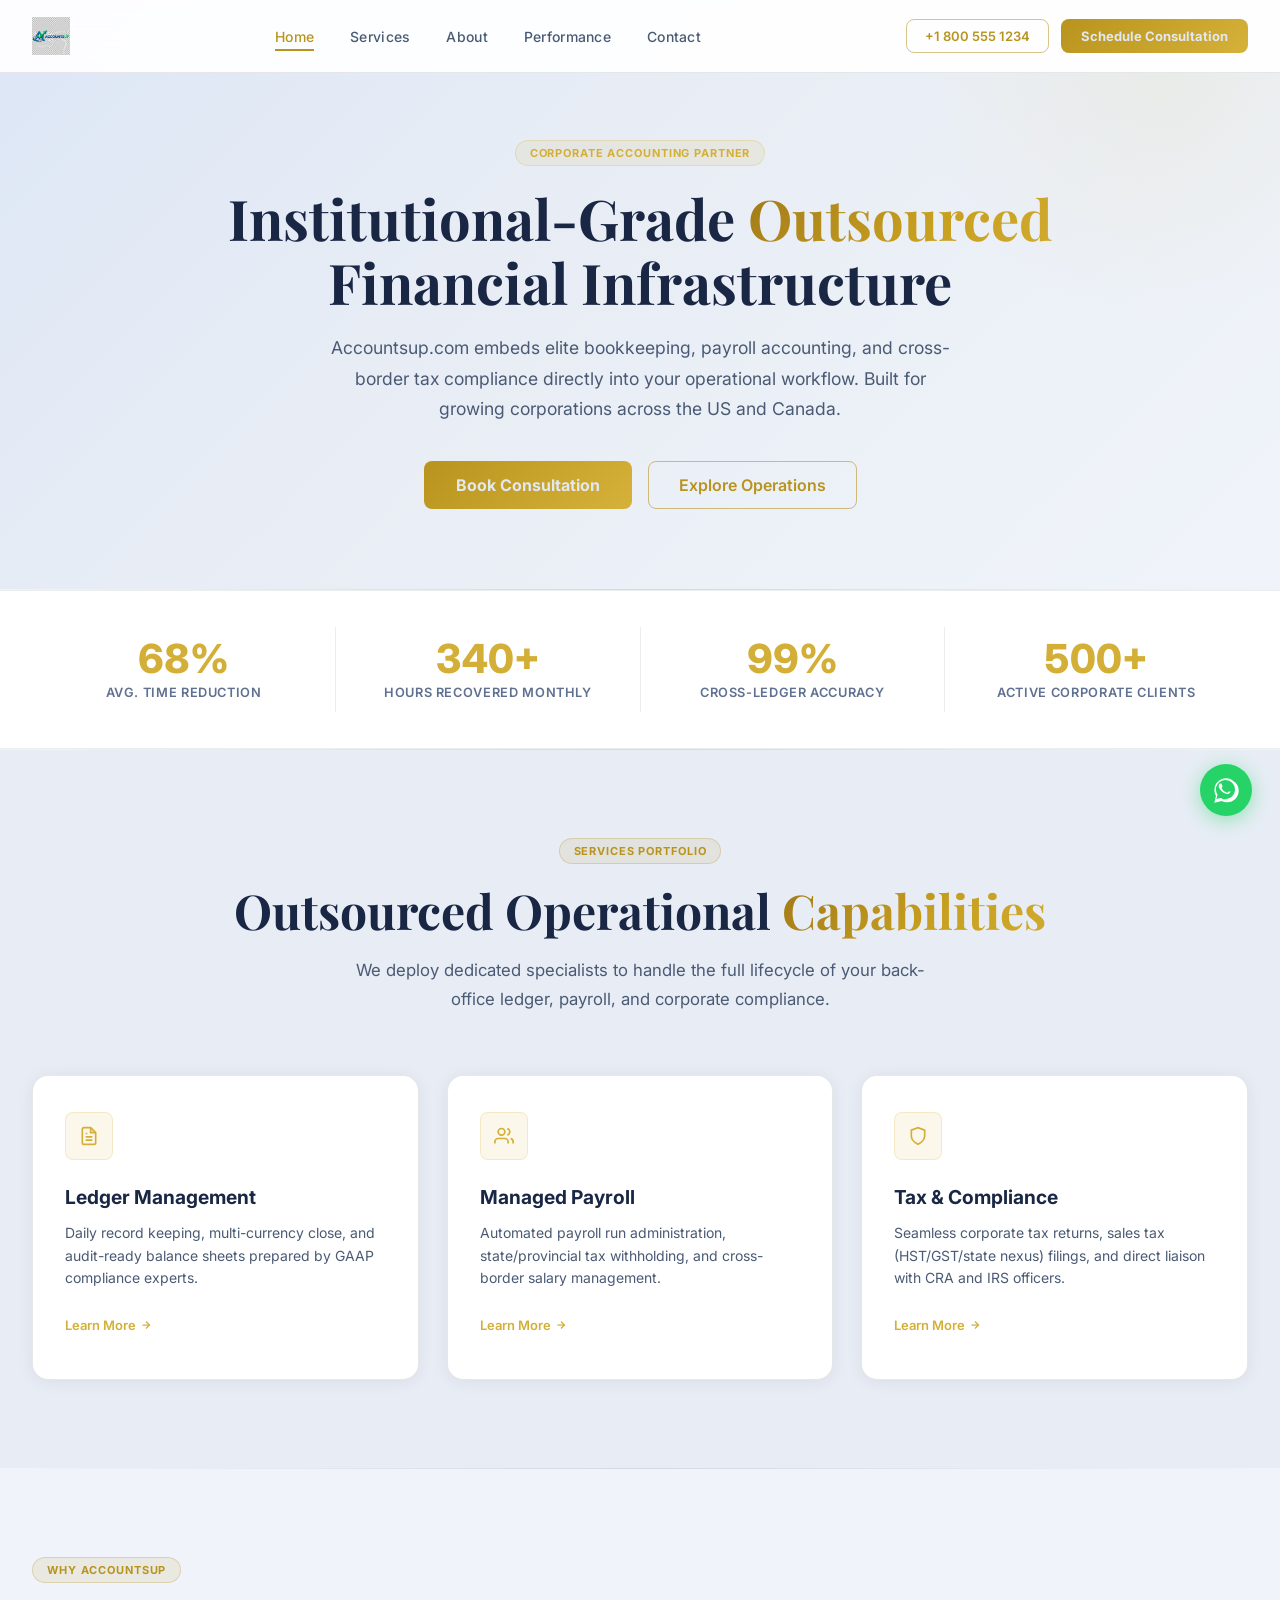
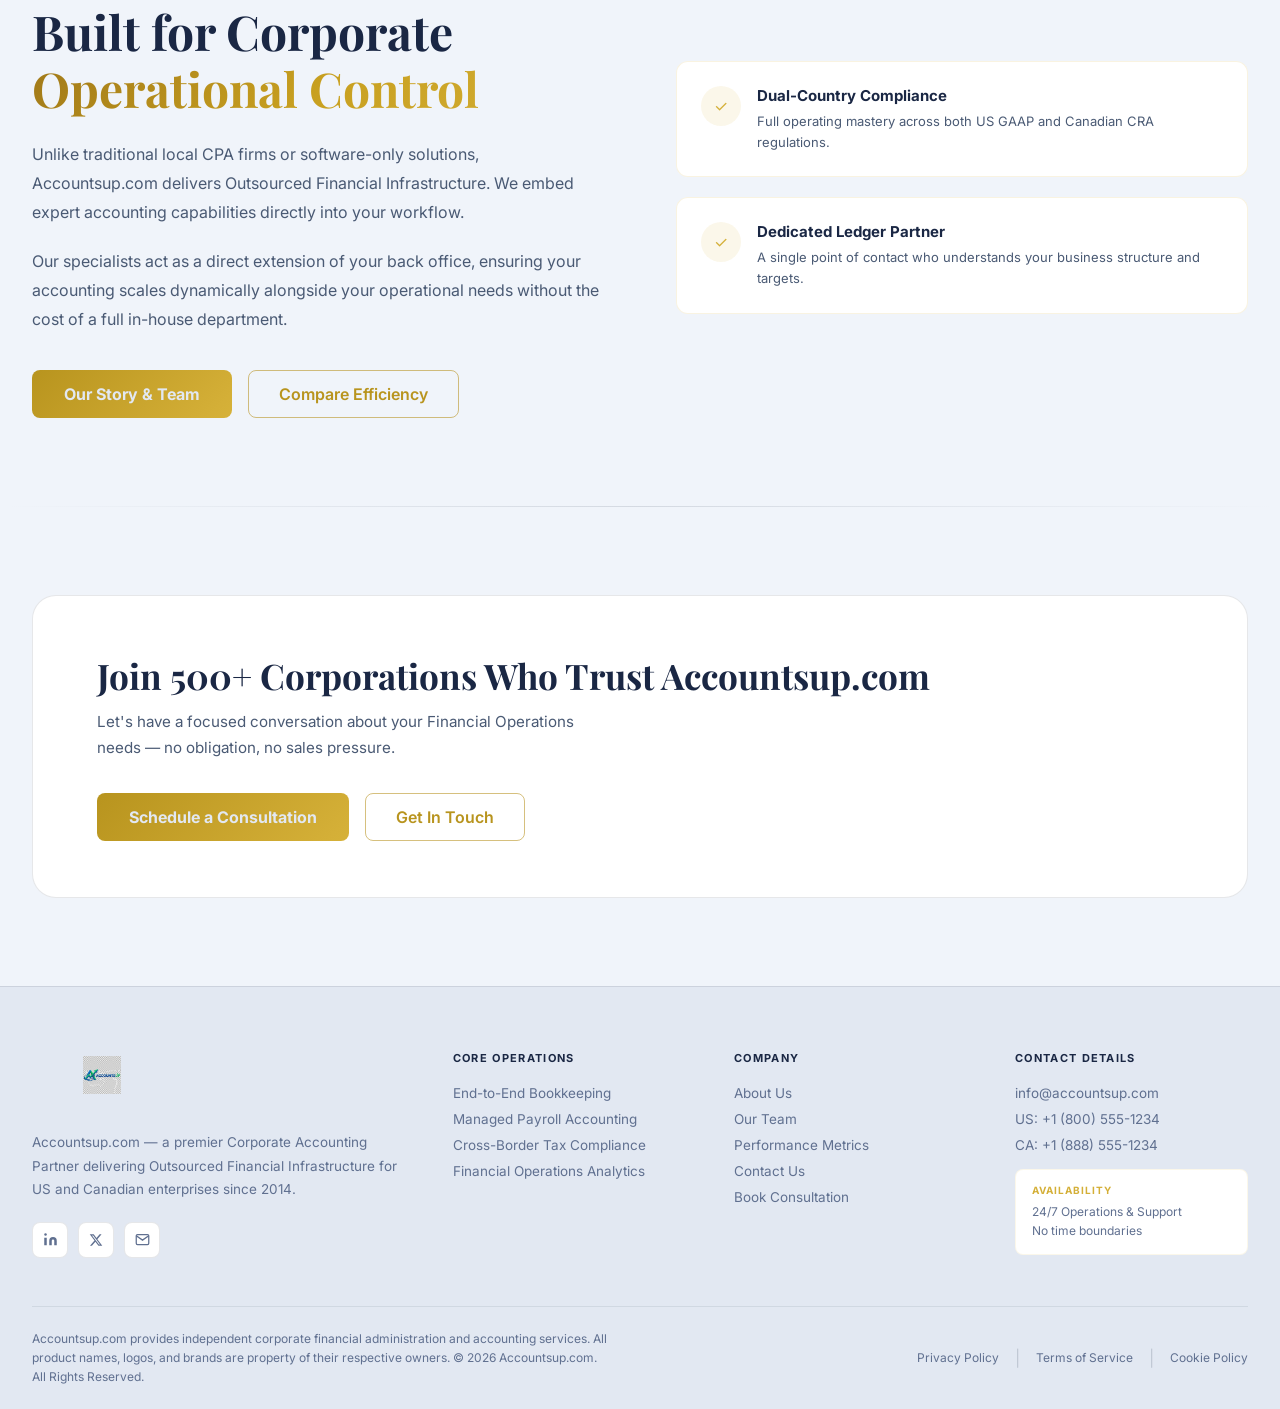
==== commit 41bc3c04: "Update terminology, WhatsApp icon, hide theme toggle, crop and overwrite transparent logo" ====
--- a/index.html
+++ b/index.html
@@ -5,14 +5,14 @@
 <meta name="viewport" content="width=device-width, initial-scale=1.0">
 <meta name="description" content="Accountsup.com — Premium Corporate Accounting & Financial Operations for US & Canada. Expert bookkeeping, payroll, and tax compliance under US GAAP and CRA regulations.">
 <title>Accountsup.com | Corporate Accounting & Financial Operations</title>
-<link rel="stylesheet" href="css/global.css">
+<link rel="stylesheet" href="css/global.css?v=2">
 </head>
 <body class="page-fade-in">
 
 <header id="main-nav">
   <div class="nav-inner">
     <a href="index.html" class="nav-logo" id="logo-nav">
-    <img src="assets/logo.png" alt="Accountsup Logo" style="height:48px;width:auto;">
+    <img src="assets/logo.png?v=2?v=2" alt="Accountsup Logo" style="height:48px;width:auto;">
 </a>
     <nav class="nav-links" aria-label="Primary navigation">
       <a href="index.html" class="nav-link" id="nav-home">Home</a>
@@ -175,6 +175,6 @@
 @keyframes pulse { 0%,100%{opacity:1} 50%{opacity:.4} }
 @media (max-width:900px){ [style*="grid-template-columns:1fr 1fr"]:first-of-type{grid-template-columns:1fr!important} }
 </style>
-<script src="js/nav.js"></script>
+<script src="js/nav.js?v=2"></script>
 </body>
 </html>
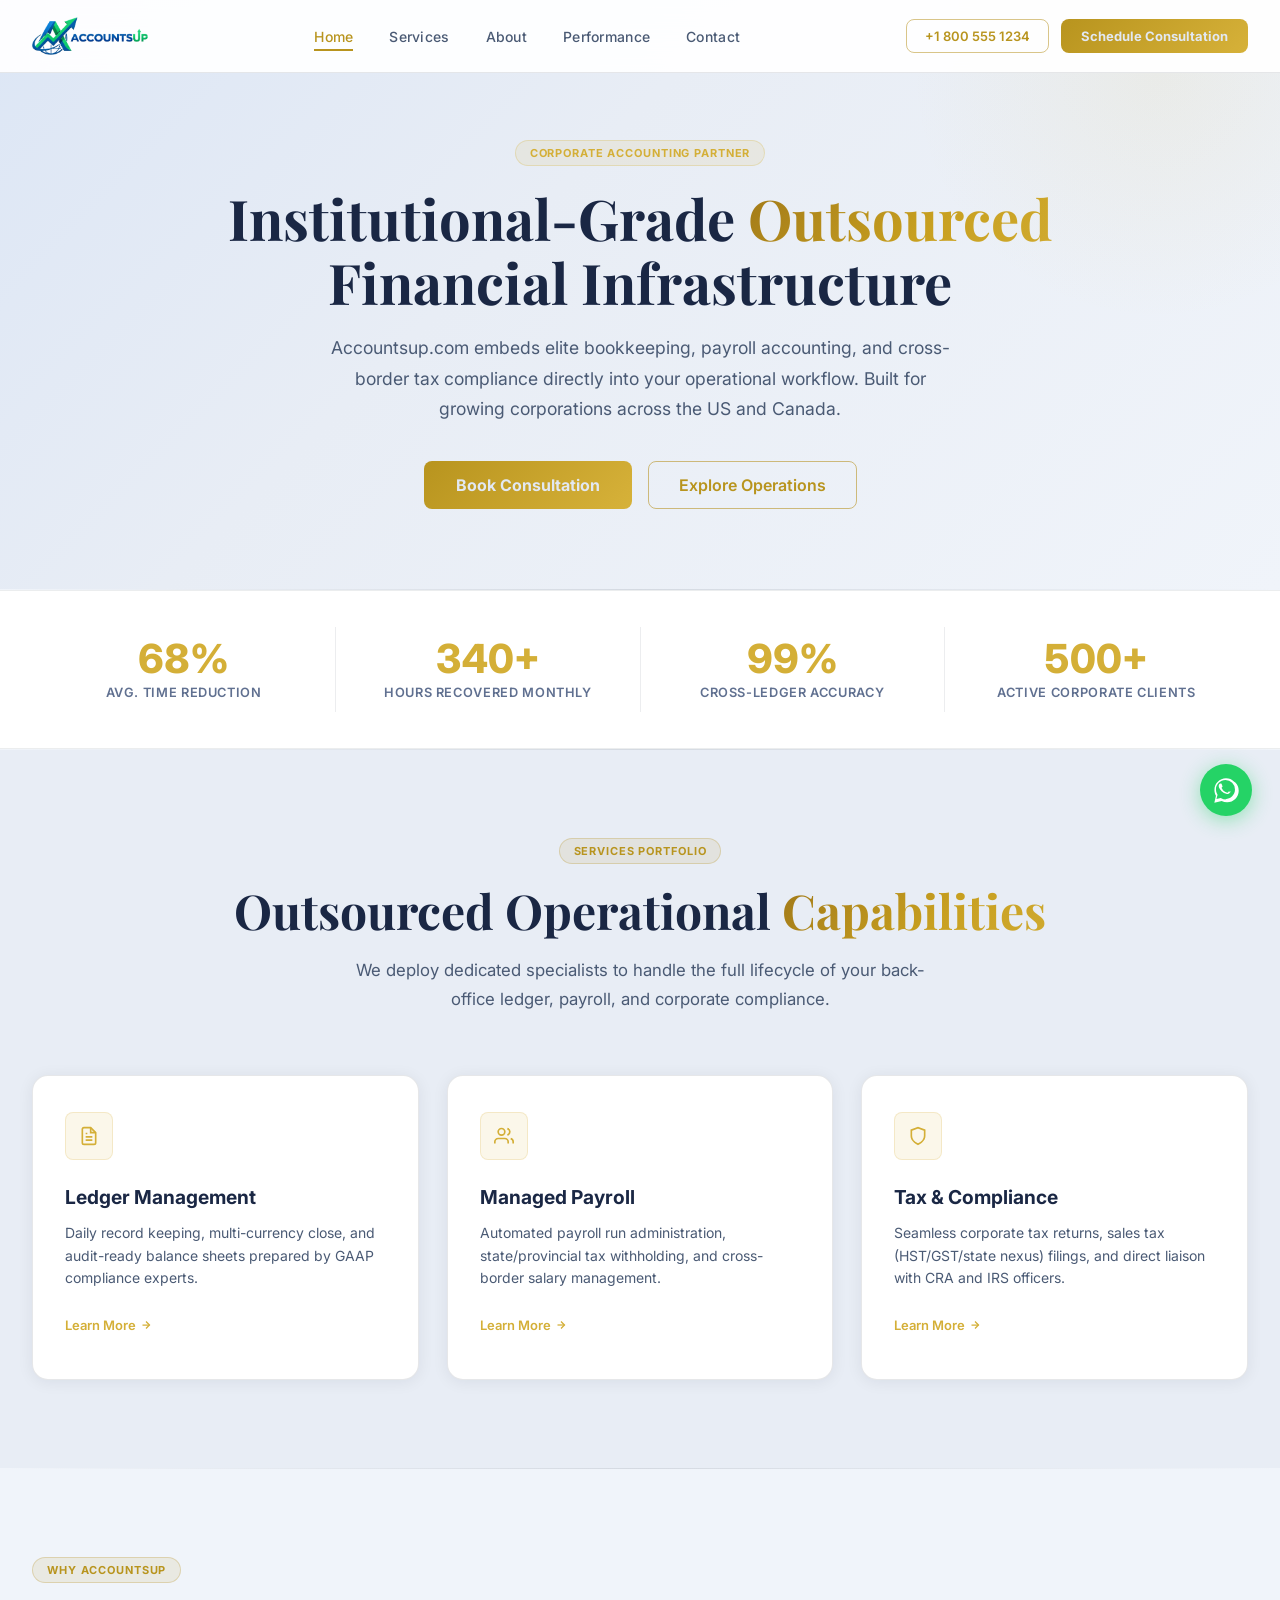
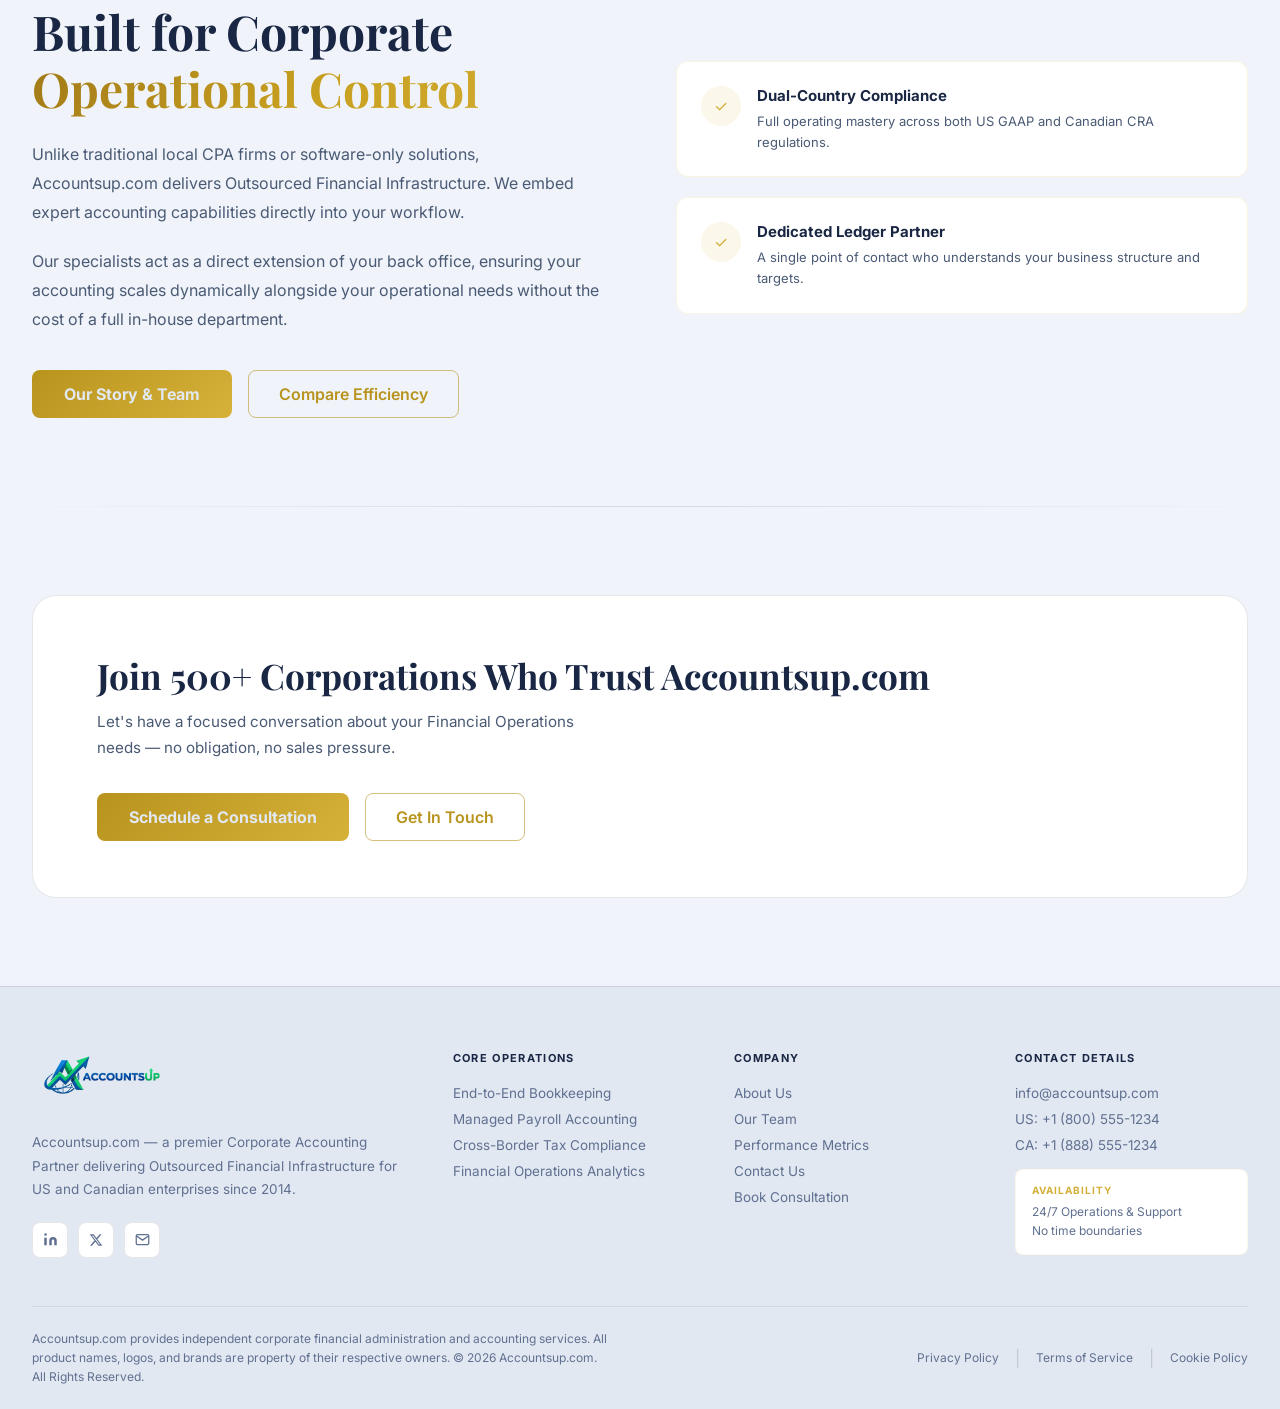
==== commit 9b6dbac3: "Update terminology, WhatsApp icon, hide theme toggle, extract and crop transparent logo" ====
--- a/index.html
+++ b/index.html
@@ -5,14 +5,14 @@
 <meta name="viewport" content="width=device-width, initial-scale=1.0">
 <meta name="description" content="Accountsup.com — Premium Corporate Accounting & Financial Operations for US & Canada. Expert bookkeeping, payroll, and tax compliance under US GAAP and CRA regulations.">
 <title>Accountsup.com | Corporate Accounting & Financial Operations</title>
-<link rel="stylesheet" href="css/global.css?v=2">
+<link rel="stylesheet" href="css/global.css?v=2?v=2">
 </head>
 <body class="page-fade-in">
 
 <header id="main-nav">
   <div class="nav-inner">
     <a href="index.html" class="nav-logo" id="logo-nav">
-    <img src="assets/logo.png?v=2?v=2" alt="Accountsup Logo" style="height:48px;width:auto;">
+    <img src="assets/logo.png?v=2?v=2?v=2" alt="Accountsup Logo" style="height:48px;width:auto;">
 </a>
     <nav class="nav-links" aria-label="Primary navigation">
       <a href="index.html" class="nav-link" id="nav-home">Home</a>
@@ -175,6 +175,6 @@
 @keyframes pulse { 0%,100%{opacity:1} 50%{opacity:.4} }
 @media (max-width:900px){ [style*="grid-template-columns:1fr 1fr"]:first-of-type{grid-template-columns:1fr!important} }
 </style>
-<script src="js/nav.js?v=2"></script>
+<script src="js/nav.js?v=2?v=2"></script>
 </body>
 </html>
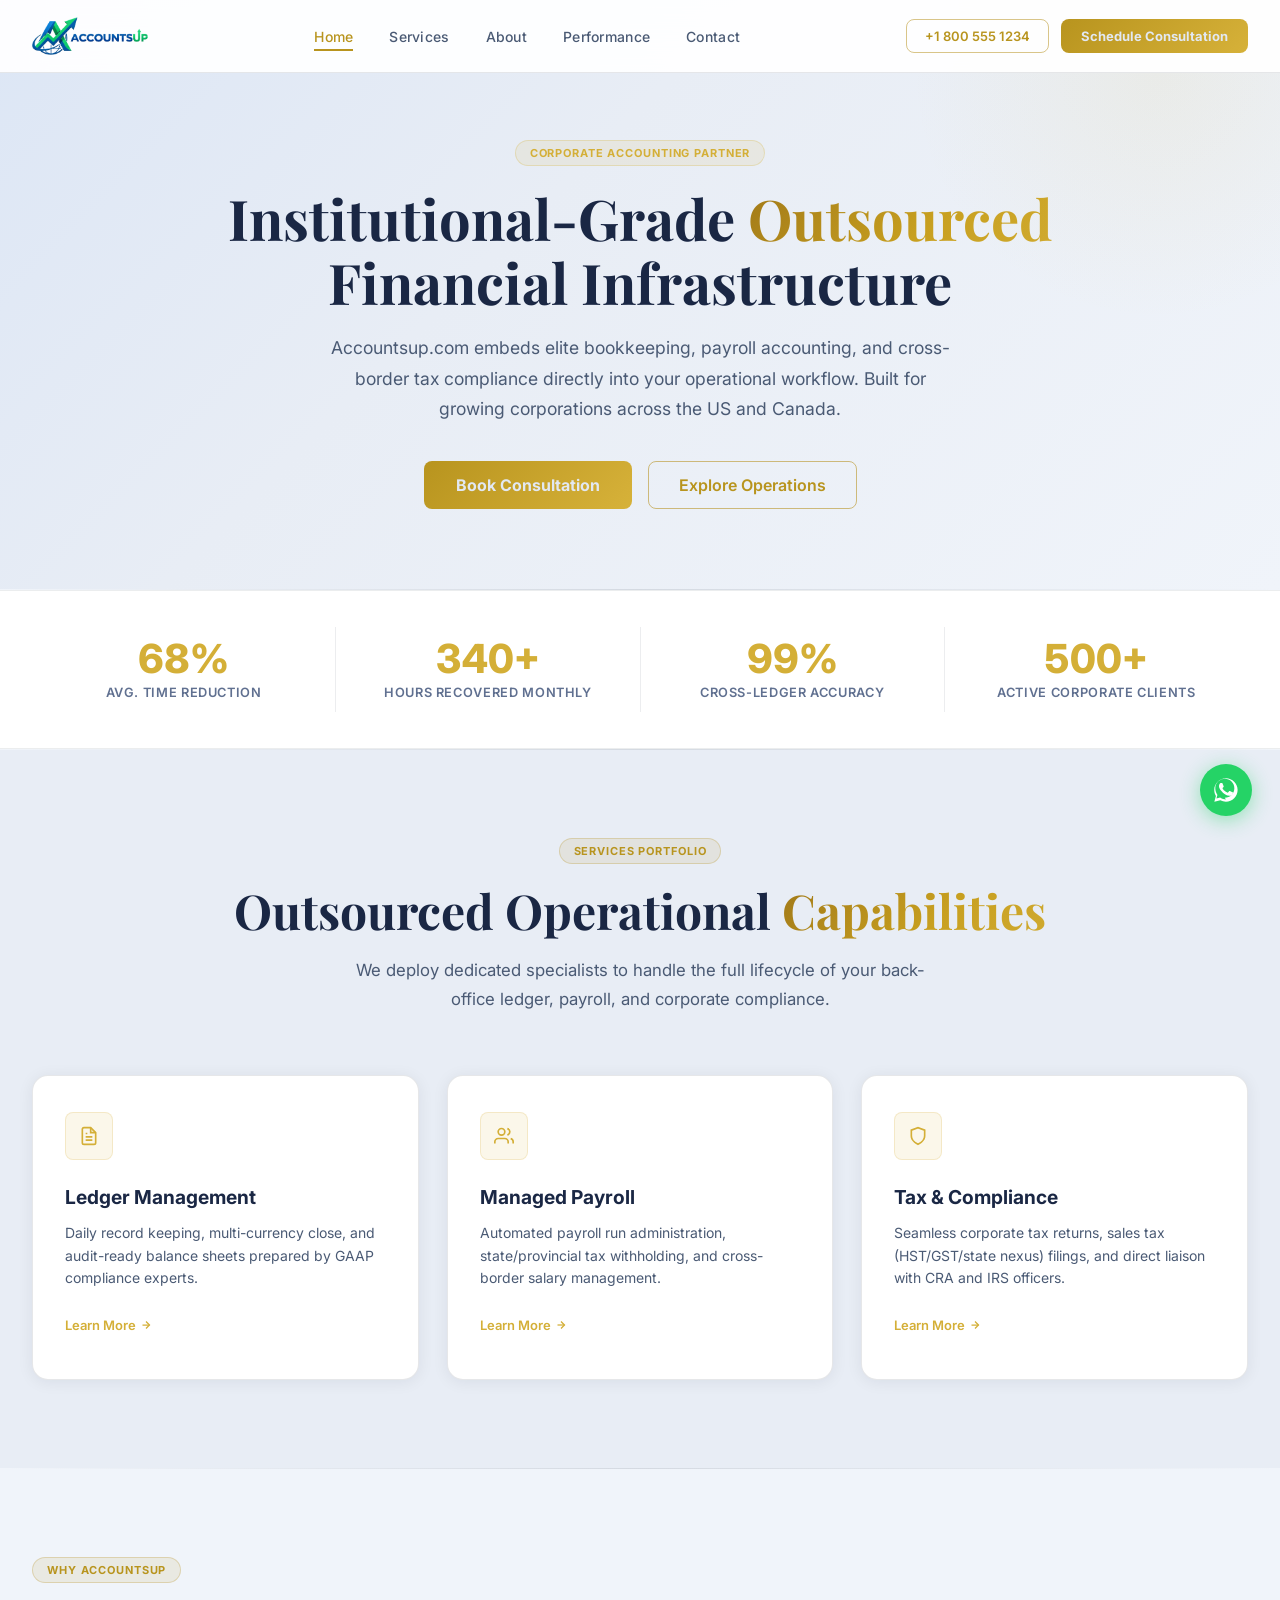
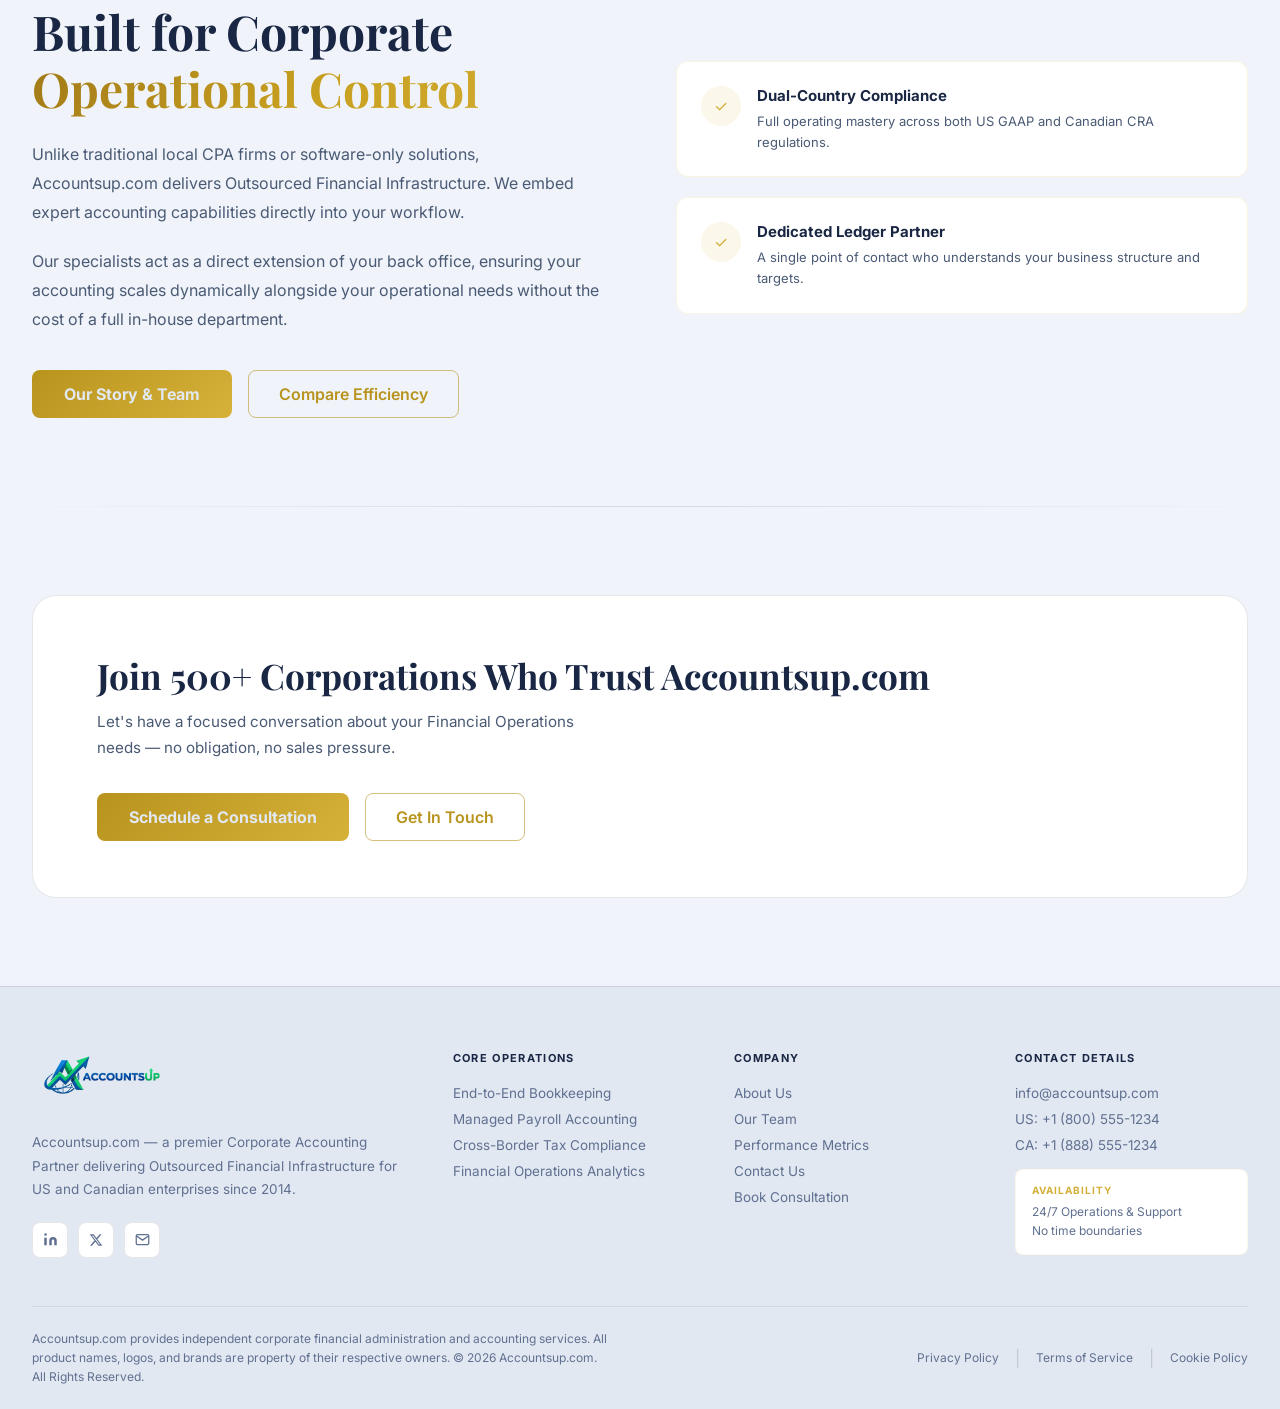
==== commit 4204f96d: "Update terminology, WhatsApp icon, hide theme toggle, extract and crop transparent logo" ====
--- a/index.html
+++ b/index.html
@@ -5,14 +5,14 @@
 <meta name="viewport" content="width=device-width, initial-scale=1.0">
 <meta name="description" content="Accountsup.com — Premium Corporate Accounting & Financial Operations for US & Canada. Expert bookkeeping, payroll, and tax compliance under US GAAP and CRA regulations.">
 <title>Accountsup.com | Corporate Accounting & Financial Operations</title>
-<link rel="stylesheet" href="css/global.css?v=2?v=2">
+<link rel="stylesheet" href="css/global.css?v=3?v=2?v=2">
 </head>
 <body class="page-fade-in">
 
 <header id="main-nav">
   <div class="nav-inner">
     <a href="index.html" class="nav-logo" id="logo-nav">
-    <img src="assets/logo.png?v=2?v=2?v=2" alt="Accountsup Logo" style="height:48px;width:auto;">
+    <img src="assets/logo.png?v=3?v=2?v=2?v=2" alt="Accountsup Logo" style="height:48px;width:auto;">
 </a>
     <nav class="nav-links" aria-label="Primary navigation">
       <a href="index.html" class="nav-link" id="nav-home">Home</a>
@@ -175,6 +175,6 @@
 @keyframes pulse { 0%,100%{opacity:1} 50%{opacity:.4} }
 @media (max-width:900px){ [style*="grid-template-columns:1fr 1fr"]:first-of-type{grid-template-columns:1fr!important} }
 </style>
-<script src="js/nav.js?v=2?v=2"></script>
+<script src="js/nav.js?v=3?v=2?v=2"></script>
 </body>
 </html>
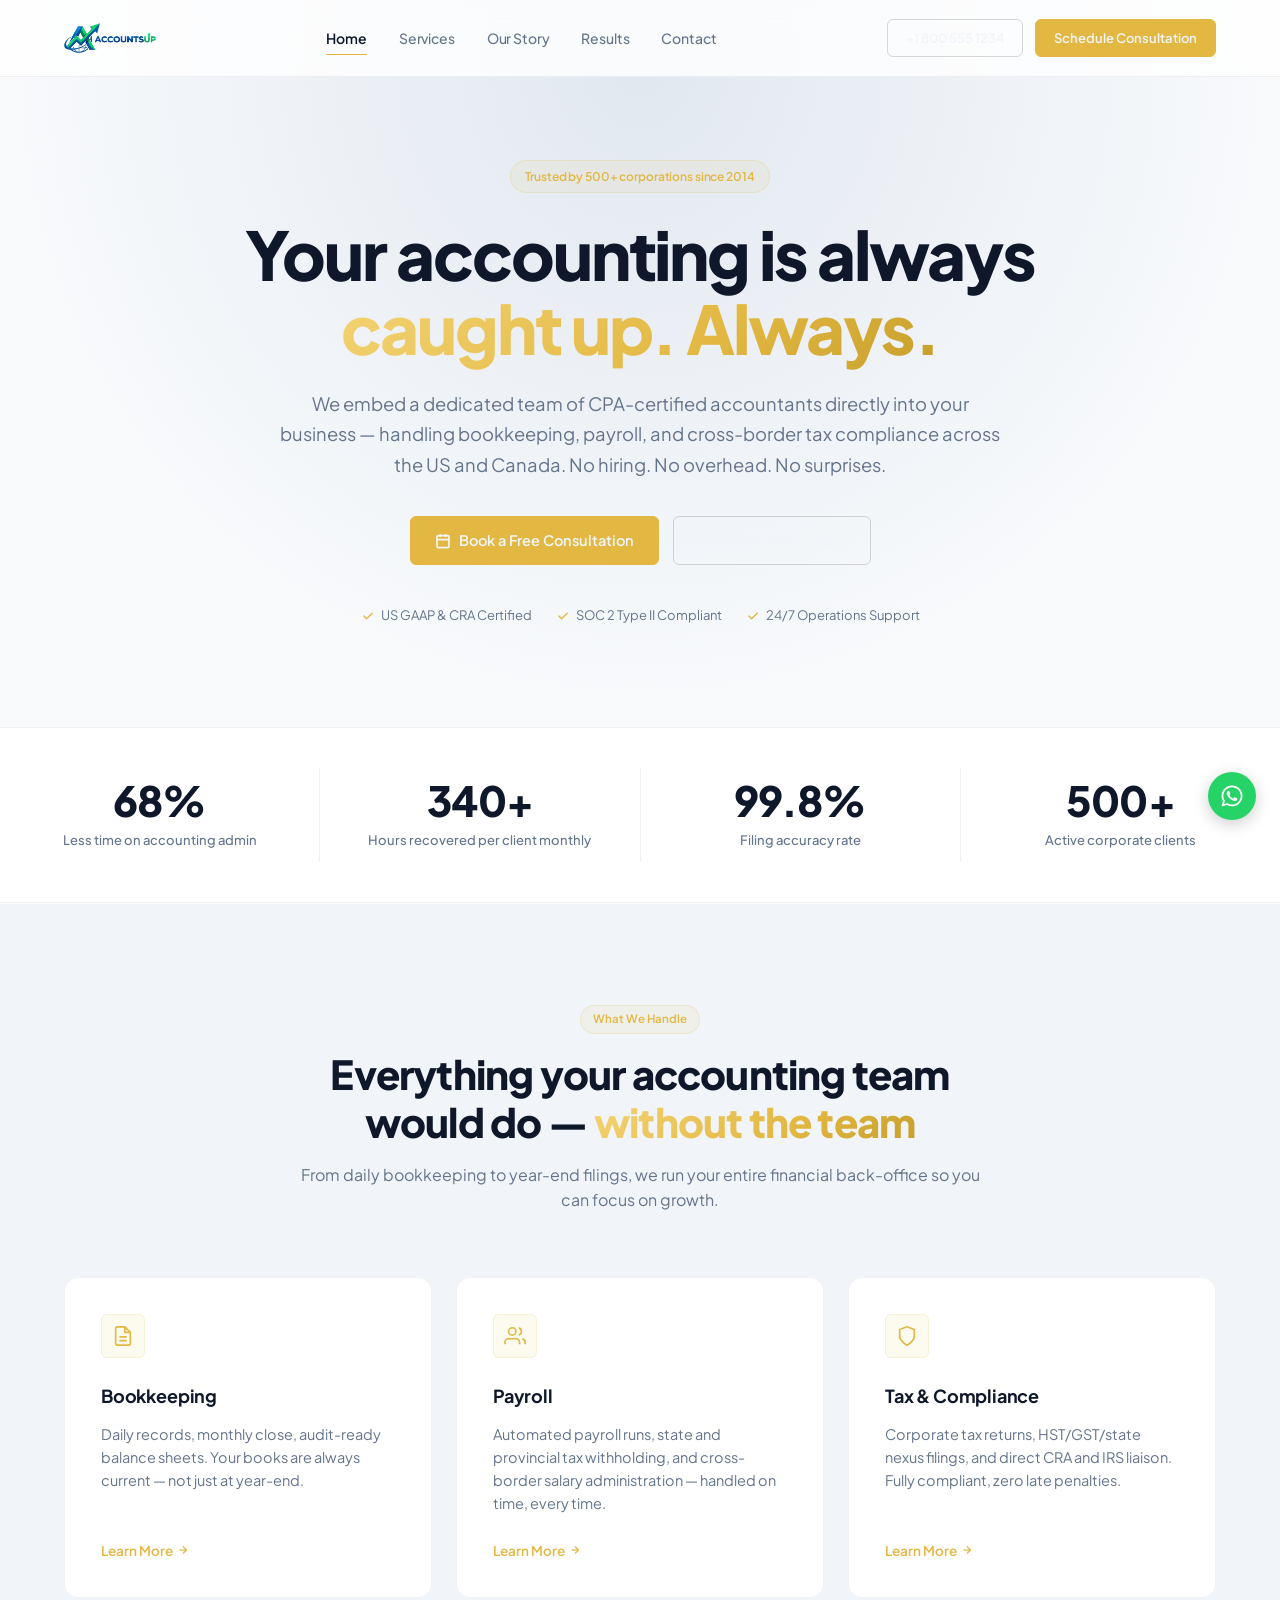
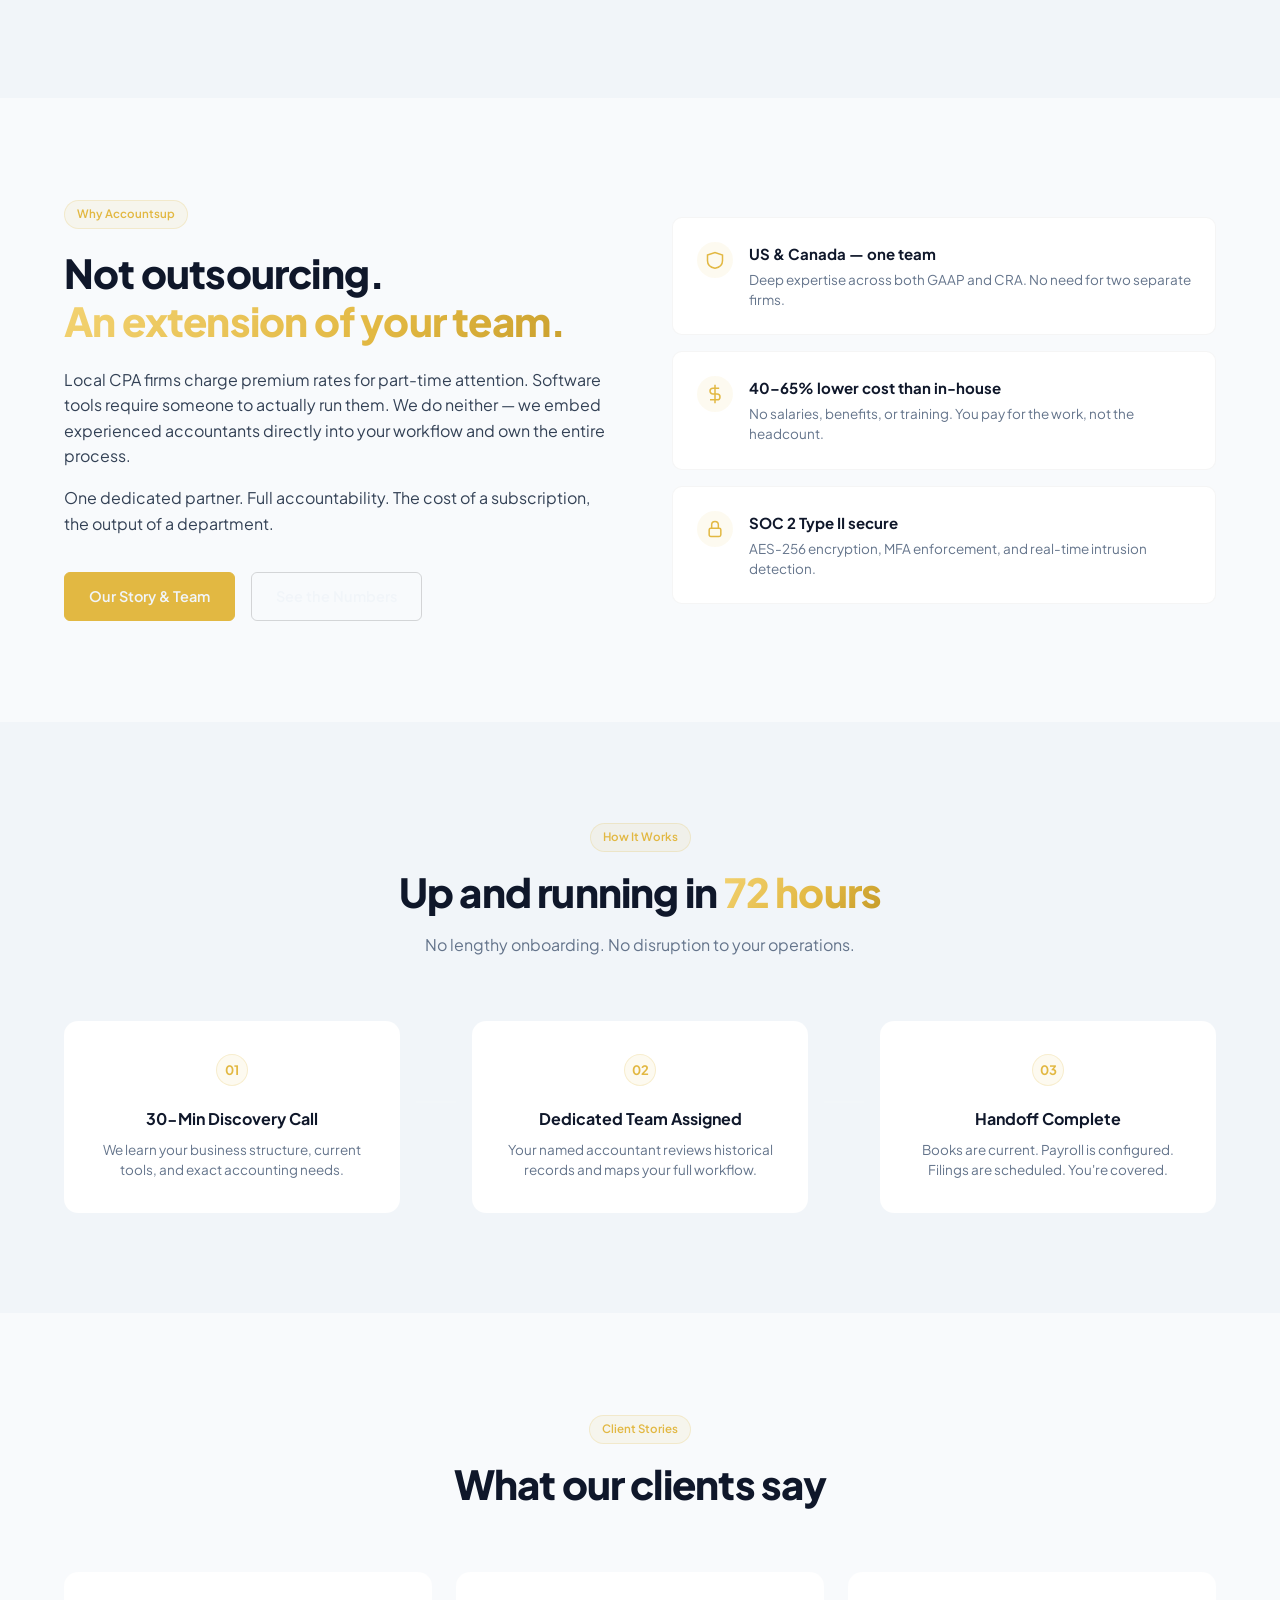
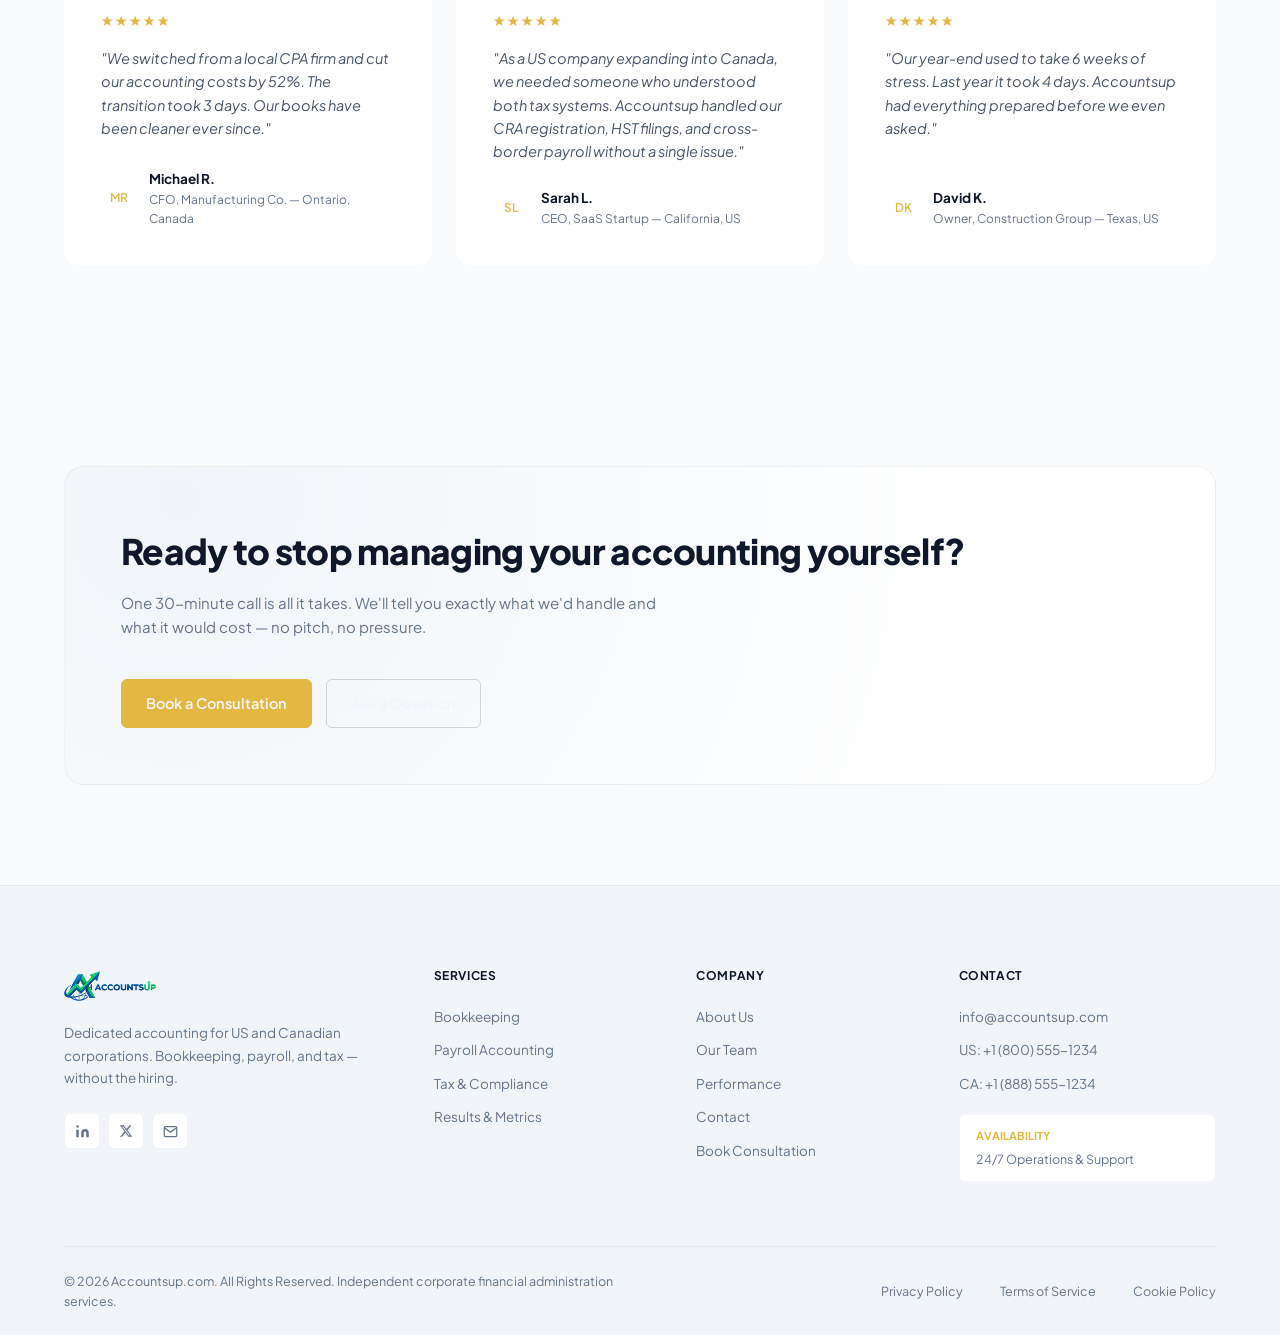
==== commit f4dcd594: "Update terminology, WhatsApp icon, hide theme toggle, extract and crop transparent logo" ====
--- a/index.html
+++ b/index.html
@@ -3,178 +3,334 @@
 <head>
 <meta charset="UTF-8">
 <meta name="viewport" content="width=device-width, initial-scale=1.0">
-<meta name="description" content="Accountsup.com — Premium Corporate Accounting & Financial Operations for US & Canada. Expert bookkeeping, payroll, and tax compliance under US GAAP and CRA regulations.">
+<meta name="description" content="Accountsup.com — Corporate bookkeeping, payroll, and tax compliance for US & Canadian companies. Dedicated accounting team, no hiring required.">
+<meta name="theme-color" content="#040d1a">
 <title>Accountsup.com | Corporate Accounting & Financial Operations</title>
-<link rel="stylesheet" href="css/global.css?v=3?v=2?v=2">
+<link rel="icon" type="image/png" href="assets/logo.png?v=3">
+<link rel="preconnect" href="https://fonts.googleapis.com">
+<link rel="preconnect" href="https://fonts.gstatic.com" crossorigin>
+<link rel="stylesheet" href="css/global.css?v=3">
 </head>
 <body class="page-fade-in">
 
+<a class="skip-link" href="#main-content">Skip to main content</a>
+
 <header id="main-nav">
   <div class="nav-inner">
-    <a href="index.html" class="nav-logo" id="logo-nav">
-    <img src="assets/logo.png?v=3?v=2?v=2?v=2" alt="Accountsup Logo" style="height:48px;width:auto;">
-</a>
-    <nav class="nav-links" aria-label="Primary navigation">
+    <a href="index.html" class="nav-logo" id="logo-nav" aria-label="Accountsup home"></a>
+    <nav class="nav-links" aria-label="Primary navigation" role="navigation">
       <a href="index.html" class="nav-link" id="nav-home">Home</a>
       <a href="services.html" class="nav-link" id="nav-services">Services</a>
-      <a href="about.html" class="nav-link" id="nav-about">About</a>
-      <a href="performance.html" class="nav-link" id="nav-performance">Performance</a>
+      <a href="about.html" class="nav-link" id="nav-about">Our Story</a>
+      <a href="performance.html" class="nav-link" id="nav-performance">Results</a>
       <a href="contact.html" class="nav-link" id="nav-contact">Contact</a>
     </nav>
     <div class="nav-actions">
-      <a href="tel:+18005551234" class="btn-outline-sm">+1 800 555 1234</a>
+      <a href="tel:+18005551234" class="btn-outline-sm" aria-label="Call US office">+1 800 555 1234</a>
       <a href="consultation.html" class="btn-gold-sm" id="nav-consultation">Schedule Consultation</a>
     </div>
-    <button class="hamburger" id="hamburger-btn" aria-label="Toggle menu">
+    <button class="hamburger" id="hamburger-btn" aria-label="Toggle navigation menu" aria-expanded="false">
       <span></span><span></span><span></span>
     </button>
   </div>
 </header>
 
-<div id="mobile-menu">
+<div id="mobile-menu" role="navigation" aria-label="Mobile navigation">
   <a href="index.html" class="mobile-nav-link" id="mob-nav-home">Home</a>
   <a href="services.html" class="mobile-nav-link" id="mob-nav-services">Services</a>
-  <a href="about.html" class="mobile-nav-link" id="mob-nav-about">About</a>
-  <a href="performance.html" class="mobile-nav-link" id="mob-nav-performance">Performance</a>
+  <a href="about.html" class="mobile-nav-link" id="mob-nav-about">Our Story</a>
+  <a href="performance.html" class="mobile-nav-link" id="mob-nav-performance">Results</a>
   <a href="contact.html" class="mobile-nav-link" id="mob-nav-contact">Contact</a>
   <a href="consultation.html" class="mobile-cta" id="mob-nav-consultation">Schedule Consultation</a>
 </div>
 
-<main>
-  <div class="page-hero" style="text-align:center;">
+<main id="main-content">
+
+  <!-- HERO -->
+  <section class="page-hero hero-centered" aria-label="Hero">
     <div class="page-hero-inner">
-      <div class="page-hero-chip">Corporate Accounting Partner</div>
-      <h1>Institutional-Grade <span class="gold-gradient-text">Outsourced</span><br>Financial Infrastructure</h1>
-      <p style="margin: 0 auto 36px auto;">Accountsup.com embeds elite bookkeeping, payroll accounting, and cross-border tax compliance directly into your operational workflow. Built for growing corporations across the US and Canada.</p>
-      <div style="display:flex;gap:16px;flex-wrap:wrap;justify-content:center;">
-        <a href="consultation.html" class="btn-gold" id="hero-consult-btn">Book Consultation</a>
-        <a href="services.html" class="btn-outline" id="hero-services-btn">Explore Operations</a>
-      </div>
+      <div class="page-hero-chip">Trusted by 500+ corporations since 2014</div>
+      <h1>Your accounting is always<br><span class="gold-gradient-text">caught up. Always.</span></h1>
+      <p class="hero-sub">We embed a dedicated team of CPA-certified accountants directly into your business — handling bookkeeping, payroll, and cross-border tax compliance across the US and Canada. No hiring. No overhead. No surprises.</p>
+      <div class="hero-cta-row">
+        <a href="consultation.html" class="btn-gold" id="hero-consult-btn">
+          <svg width="16" height="16" viewBox="0 0 24 24" fill="none" stroke="currentColor" stroke-width="2.5"><rect x="3" y="4" width="18" height="18" rx="2"/><path d="M16 2v4M8 2v4M3 10h18"/></svg>
+          Book a Free Consultation
+        </a>
+        <a href="services.html" class="btn-outline" id="hero-services-btn">See What We Handle</a>
+      </div>
+      <div class="hero-trust-row">
+        <span class="hero-trust-item"><svg width="14" height="14" viewBox="0 0 20 20" fill="var(--gold)"><path d="M16.707 5.293a1 1 0 010 1.414l-8 8a1 1 0 01-1.414 0l-4-4a1 1 0 011.414-1.414L8 12.586l7.293-7.293a1 1 0 011.414 0z"/></svg>US GAAP & CRA Certified</span>
+        <span class="hero-trust-item"><svg width="14" height="14" viewBox="0 0 20 20" fill="var(--gold)"><path d="M16.707 5.293a1 1 0 010 1.414l-8 8a1 1 0 01-1.414 0l-4-4a1 1 0 011.414-1.414L8 12.586l7.293-7.293a1 1 0 011.414 0z"/></svg>SOC 2 Type II Compliant</span>
+        <span class="hero-trust-item"><svg width="14" height="14" viewBox="0 0 20 20" fill="var(--gold)"><path d="M16.707 5.293a1 1 0 010 1.414l-8 8a1 1 0 01-1.414 0l-4-4a1 1 0 011.414-1.414L8 12.586l7.293-7.293a1 1 0 011.414 0z"/></svg>24/7 Operations Support</span>
+      </div>
+    </div>
+  </section>
+
+  <div class="section-divider"></div>
+
+  <!-- STATS -->
+  <div class="stats-bar reveal" role="region" aria-label="Key performance metrics">
+    <div class="stat-item">
+      <div class="stat-number" data-count="68" data-suffix="%">0%</div>
+      <div class="stat-label">Less time on accounting admin</div>
+    </div>
+    <div class="stat-item">
+      <div class="stat-number" data-count="340" data-suffix="+">0+</div>
+      <div class="stat-label">Hours recovered per client monthly</div>
+    </div>
+    <div class="stat-item">
+      <div class="stat-number" data-count="99.8" data-suffix="%" data-decimals="1">0%</div>
+      <div class="stat-label">Filing accuracy rate</div>
+    </div>
+    <div class="stat-item">
+      <div class="stat-number" data-count="500" data-suffix="+">0+</div>
+      <div class="stat-label">Active corporate clients</div>
     </div>
   </div>
 
   <div class="section-divider"></div>
 
-  <div class="stats-bar reveal">
-    <div class="stat-item"><div class="stat-number" data-count="68" data-suffix="%">0%</div><div class="stat-label">Avg. Time Reduction</div></div>
-    <div class="stat-item"><div class="stat-number" data-count="340" data-suffix="+">0+</div><div class="stat-label">Hours Recovered Monthly</div></div>
-    <div class="stat-item"><div class="stat-number" data-count="99.8" data-suffix="%" data-decimals="1">0%</div><div class="stat-label">Cross-Ledger Accuracy</div></div>
-    <div class="stat-item"><div class="stat-number" data-count="500" data-suffix="+">0+</div><div class="stat-label">Active Corporate Clients</div></div>
-  </div>
-
-  <div class="section-divider"></div>
-
-  <section class="section section-alt">
+  <!-- SERVICES OVERVIEW -->
+  <section class="section section-alt" aria-labelledby="services-heading">
     <div class="section-inner">
       <div class="section-header reveal">
-        <div class="section-chip">Services Portfolio</div>
-        <h2 class="section-title">Outsourced Operational <span class="gold-gradient-text">Capabilities</span></h2>
-        <p class="section-subtitle">We deploy dedicated specialists to handle the full lifecycle of your back-office ledger, payroll, and corporate compliance.</p>
+        <div class="section-chip">What We Handle</div>
+        <h2 class="section-title" id="services-heading">Everything your accounting team<br>would do — <span class="gold-gradient-text">without the team</span></h2>
+        <p class="section-subtitle">From daily bookkeeping to year-end filings, we run your entire financial back-office so you can focus on growth.</p>
       </div>
       <div class="grid-3">
         <div class="card reveal" id="svc-bookkeeping-card">
-          <div class="card-icon" style="width:48px;height:48px;background:rgba(212,175,55,0.1);border-radius:8px;display:flex;align-items:center;justify-content:center;margin-bottom:24px;">
-            <svg width="20" height="20" viewBox="0 0 24 24" fill="none" stroke="var(--gold)" stroke-width="2"><path d="M14 2H6a2 2 0 00-2 2v16a2 2 0 002 2h12a2 2 0 002-2V8z"/><polyline points="14 2 14 8 20 8"/><line x1="16" y1="13" x2="8" y2="13"/><line x1="16" y1="17" x2="8" y2="17"/><polyline points="10 9 9 9 8 9"/></svg>
-          </div>
-          <h3 class="card-title" style="font-size:1.2rem;font-weight:700;color:var(--white);margin-bottom:12px;">Ledger Management</h3>
-          <p class="card-text" style="font-size:14px;color:var(--slate-mid);line-height:1.6;margin-bottom:24px;">Daily record keeping, multi-currency close, and audit-ready balance sheets prepared by GAAP compliance experts.</p>
-          <a href="services.html#bookkeeping" class="footer-link" style="color:var(--gold);font-weight:600;font-size:13px;display:inline-flex;align-items:center;gap:4px;">Learn More <svg width="12" height="12" viewBox="0 0 24 24" fill="none" stroke="currentColor" stroke-width="2.5"><line x1="5" y1="12" x2="19" y2="12"/><polyline points="12 5 19 12 12 19"/></svg></a>
-        </div>
-        
+          <div class="card-icon">
+            <svg width="22" height="22" viewBox="0 0 24 24" fill="none" stroke="var(--gold)" stroke-width="1.8" aria-hidden="true"><path d="M14 2H6a2 2 0 00-2 2v16a2 2 0 002 2h12a2 2 0 002-2V8z"/><polyline points="14 2 14 8 20 8"/><line x1="16" y1="13" x2="8" y2="13"/><line x1="16" y1="17" x2="8" y2="17"/></svg>
+          </div>
+          <h3 class="card-title">Bookkeeping</h3>
+          <p class="card-text">Daily records, monthly close, audit-ready balance sheets. Your books are always current — not just at year-end.</p>
+          <a href="services.html#bookkeeping" class="card-learn-more" aria-label="Learn more about bookkeeping services">Learn More <svg width="12" height="12" viewBox="0 0 24 24" fill="none" stroke="currentColor" stroke-width="2.5" aria-hidden="true"><line x1="5" y1="12" x2="19" y2="12"/><polyline points="12 5 19 12 12 19"/></svg></a>
+        </div>
+
         <div class="card reveal reveal-delay-1" id="svc-payroll-card">
-          <div class="card-icon" style="width:48px;height:48px;background:rgba(212,175,55,0.1);border-radius:8px;display:flex;align-items:center;justify-content:center;margin-bottom:24px;">
-            <svg width="20" height="20" viewBox="0 0 24 24" fill="none" stroke="var(--gold)" stroke-width="2"><path d="M17 21v-2a4 4 0 00-4-4H5a4 4 0 00-4 4v2"/><circle cx="9" cy="7" r="4"/><path d="M23 21v-2a4 4 0 00-3-3.87"/><path d="M16 3.13a4 4 0 010 7.75"/></svg>
-          </div>
-          <h3 class="card-title" style="font-size:1.2rem;font-weight:700;color:var(--white);margin-bottom:12px;">Managed Payroll</h3>
-          <p class="card-text" style="font-size:14px;color:var(--slate-mid);line-height:1.6;margin-bottom:24px;">Automated payroll run administration, state/provincial tax withholding, and cross-border salary management.</p>
-          <a href="services.html#payroll" class="footer-link" style="color:var(--gold);font-weight:600;font-size:13px;display:inline-flex;align-items:center;gap:4px;">Learn More <svg width="12" height="12" viewBox="0 0 24 24" fill="none" stroke="currentColor" stroke-width="2.5"><line x1="5" y1="12" x2="19" y2="12"/><polyline points="12 5 19 12 12 19"/></svg></a>
+          <div class="card-icon">
+            <svg width="22" height="22" viewBox="0 0 24 24" fill="none" stroke="var(--gold)" stroke-width="1.8" aria-hidden="true"><path d="M17 21v-2a4 4 0 00-4-4H5a4 4 0 00-4 4v2"/><circle cx="9" cy="7" r="4"/><path d="M23 21v-2a4 4 0 00-3-3.87"/><path d="M16 3.13a4 4 0 010 7.75"/></svg>
+          </div>
+          <h3 class="card-title">Payroll</h3>
+          <p class="card-text">Automated payroll runs, state and provincial tax withholding, and cross-border salary administration — handled on time, every time.</p>
+          <a href="services.html#payroll" class="card-learn-more" aria-label="Learn more about payroll services">Learn More <svg width="12" height="12" viewBox="0 0 24 24" fill="none" stroke="currentColor" stroke-width="2.5" aria-hidden="true"><line x1="5" y1="12" x2="19" y2="12"/><polyline points="12 5 19 12 12 19"/></svg></a>
         </div>
 
         <div class="card reveal reveal-delay-2" id="svc-tax-card">
-          <div class="card-icon" style="width:48px;height:48px;background:rgba(212,175,55,0.1);border-radius:8px;display:flex;align-items:center;justify-content:center;margin-bottom:24px;">
-            <svg width="20" height="20" viewBox="0 0 24 24" fill="none" stroke="var(--gold)" stroke-width="2"><path d="M12 22s8-4 8-10V5l-8-3-8 3v7c0 6 8 10 8 10z"/></svg>
-          </div>
-          <h3 class="card-title" style="font-size:1.2rem;font-weight:700;color:var(--white);margin-bottom:12px;">Tax &amp; Compliance</h3>
-          <p class="card-text" style="font-size:14px;color:var(--slate-mid);line-height:1.6;margin-bottom:24px;">Seamless corporate tax returns, sales tax (HST/GST/state nexus) filings, and direct liaison with CRA and IRS officers.</p>
-          <a href="services.html#tax" class="footer-link" style="color:var(--gold);font-weight:600;font-size:13px;display:inline-flex;align-items:center;gap:4px;">Learn More <svg width="12" height="12" viewBox="0 0 24 24" fill="none" stroke="currentColor" stroke-width="2.5"><line x1="5" y1="12" x2="19" y2="12"/><polyline points="12 5 19 12 12 19"/></svg></a>
-        </div>
-      </div>
-    </div>
-  </section>
-
-  <div class="section-divider"></div>
-
-  <section class="section">
-    <div class="section-inner">
-      <div style="display:grid;grid-template-columns:1fr 1fr;gap:72px;align-items:center;">
+          <div class="card-icon">
+            <svg width="22" height="22" viewBox="0 0 24 24" fill="none" stroke="var(--gold)" stroke-width="1.8" aria-hidden="true"><path d="M12 22s8-4 8-10V5l-8-3-8 3v7c0 6 8 10 8 10z"/></svg>
+          </div>
+          <h3 class="card-title">Tax &amp; Compliance</h3>
+          <p class="card-text">Corporate tax returns, HST/GST/state nexus filings, and direct CRA and IRS liaison. Fully compliant, zero late penalties.</p>
+          <a href="services.html#tax" class="card-learn-more" aria-label="Learn more about tax and compliance services">Learn More <svg width="12" height="12" viewBox="0 0 24 24" fill="none" stroke="currentColor" stroke-width="2.5" aria-hidden="true"><line x1="5" y1="12" x2="19" y2="12"/><polyline points="12 5 19 12 12 19"/></svg></a>
+        </div>
+      </div>
+    </div>
+  </section>
+
+  <div class="section-divider"></div>
+
+  <!-- WHY US -->
+  <section class="section" aria-labelledby="why-heading">
+    <div class="section-inner">
+      <div class="two-col-grid">
         <div class="reveal">
           <div class="section-chip" style="margin-bottom:20px;">Why Accountsup</div>
-          <h2 class="section-title" style="text-align:left;margin-bottom:22px;">Built for Corporate <span class="gold-gradient-text">Operational Control</span></h2>
-          <p style="color:var(--slate-mid);line-height:1.82;margin-bottom:20px;">Unlike traditional local CPA firms or software-only solutions, Accountsup.com delivers Outsourced Financial Infrastructure. We embed expert accounting capabilities directly into your workflow.</p>
-          <p style="color:var(--slate-mid);line-height:1.82;margin-bottom:36px;">Our specialists act as a direct extension of your back office, ensuring your accounting scales dynamically alongside your operational needs without the cost of a full in-house department.</p>
+          <h2 class="section-title" style="text-align:left;margin-bottom:22px;" id="why-heading">Not outsourcing.<br><span class="gold-gradient-text">An extension of your team.</span></h2>
+          <p class="body-text" style="margin-bottom:16px;">Local CPA firms charge premium rates for part-time attention. Software tools require someone to actually run them. We do neither — we embed experienced accountants directly into your workflow and own the entire process.</p>
+          <p class="body-text" style="margin-bottom:36px;">One dedicated partner. Full accountability. The cost of a subscription, the output of a department.</p>
           <div style="display:flex;gap:16px;flex-wrap:wrap;">
             <a href="about.html" class="btn-gold" id="home-about-link">Our Story &amp; Team</a>
-            <a href="performance.html" class="btn-outline" id="home-perf-link">Compare Efficiency</a>
+            <a href="performance.html" class="btn-outline" id="home-perf-link">See the Numbers</a>
           </div>
         </div>
         <div class="reveal reveal-delay-2">
-          <div style="display:grid;grid-template-columns:1fr;gap:20px;">
-            <div class="value-card" style="padding:24px;border:1px solid rgba(212,175,55,0.15);border-radius:12px;display:flex;gap:16px;background:var(--navy-800);">
-              <div style="width:40px;height:40px;background:rgba(212,175,55,0.1);border-radius:50%;display:flex;align-items:center;justify-content:center;color:var(--gold);flex-shrink:0;">✓</div>
+          <div class="value-stack">
+            <div class="value-card">
+              <div class="value-icon" aria-hidden="true">
+                <svg width="20" height="20" viewBox="0 0 24 24" fill="none" stroke="var(--gold)" stroke-width="1.8"><path d="M3 6l9-3 9 3v7c0 4.5-3.5 8-9 9C6.5 21 3 17.5 3 13V6z"/></svg>
+              </div>
               <div>
-                <h4 style="color:var(--white);font-weight:700;margin-bottom:6px;font-size:15px;">Dual-Country Compliance</h4>
-                <p style="color:var(--slate-mid);font-size:13px;line-height:1.6;">Full operating mastery across both US GAAP and Canadian CRA regulations.</p>
-              </div>
-            </div>
-            <div class="value-card" style="padding:24px;border:1px solid rgba(212,175,55,0.15);border-radius:12px;display:flex;gap:16px;background:var(--navy-800);">
-              <div style="width:40px;height:40px;background:rgba(212,175,55,0.1);border-radius:50%;display:flex;align-items:center;justify-content:center;color:var(--gold);flex-shrink:0;">✓</div>
+                <h4 class="value-title">US & Canada — one team</h4>
+                <p class="value-text">Deep expertise across both GAAP and CRA. No need for two separate firms.</p>
+              </div>
+            </div>
+            <div class="value-card">
+              <div class="value-icon" aria-hidden="true">
+                <svg width="20" height="20" viewBox="0 0 24 24" fill="none" stroke="var(--gold)" stroke-width="1.8"><path d="M12 1v22M17 5H9.5a3.5 3.5 0 000 7h5a3.5 3.5 0 010 7H6"/></svg>
+              </div>
               <div>
-                <h4 style="color:var(--white);font-weight:700;margin-bottom:6px;font-size:15px;">Dedicated Ledger Partner</h4>
-                <p style="color:var(--slate-mid);font-size:13px;line-height:1.6;">A single point of contact who understands your business structure and targets.</p>
-              </div>
-            </div>
-          </div>
-        </div>
-      </div>
-    </div>
-  </section>
-
-  <div class="section-divider"></div>
-
-  <section class="section">
+                <h4 class="value-title">40–65% lower cost than in-house</h4>
+                <p class="value-text">No salaries, benefits, or training. You pay for the work, not the headcount.</p>
+              </div>
+            </div>
+            <div class="value-card">
+              <div class="value-icon" aria-hidden="true">
+                <svg width="20" height="20" viewBox="0 0 24 24" fill="none" stroke="var(--gold)" stroke-width="1.8"><rect x="5" y="11" width="14" height="10" rx="2"/><path d="M8 11V7a4 4 0 018 0v4"/></svg>
+              </div>
+              <div>
+                <h4 class="value-title">SOC 2 Type II secure</h4>
+                <p class="value-text">AES-256 encryption, MFA enforcement, and real-time intrusion detection.</p>
+              </div>
+            </div>
+          </div>
+        </div>
+      </div>
+    </div>
+  </section>
+
+  <div class="section-divider"></div>
+
+  <!-- PROCESS -->
+  <section class="section section-alt" aria-labelledby="process-heading">
+    <div class="section-inner">
+      <div class="section-header reveal">
+        <div class="section-chip">How It Works</div>
+        <h2 class="section-title" id="process-heading">Up and running in <span class="gold-gradient-text">72 hours</span></h2>
+        <p class="section-subtitle">No lengthy onboarding. No disruption to your operations.</p>
+      </div>
+      <div class="process-steps reveal">
+        <div class="process-step">
+          <div class="process-num" aria-hidden="true">01</div>
+          <h3 class="process-title">30-Min Discovery Call</h3>
+          <p class="process-text">We learn your business structure, current tools, and exact accounting needs.</p>
+        </div>
+        <div class="process-connector" aria-hidden="true"></div>
+        <div class="process-step">
+          <div class="process-num" aria-hidden="true">02</div>
+          <h3 class="process-title">Dedicated Team Assigned</h3>
+          <p class="process-text">Your named accountant reviews historical records and maps your full workflow.</p>
+        </div>
+        <div class="process-connector" aria-hidden="true"></div>
+        <div class="process-step">
+          <div class="process-num" aria-hidden="true">03</div>
+          <h3 class="process-title">Handoff Complete</h3>
+          <p class="process-text">Books are current. Payroll is configured. Filings are scheduled. You're covered.</p>
+        </div>
+      </div>
+    </div>
+  </section>
+
+  <div class="section-divider"></div>
+
+  <!-- TESTIMONIALS -->
+  <section class="section" aria-labelledby="testimonials-heading">
+    <div class="section-inner">
+      <div class="section-header reveal">
+        <div class="section-chip">Client Stories</div>
+        <h2 class="section-title" id="testimonials-heading">What our clients say</h2>
+      </div>
+      <div class="grid-3">
+        <div class="testimonial-card reveal" id="testimonial-1">
+          <div class="testimonial-stars" aria-label="5 out of 5 stars">★★★★★</div>
+          <p class="testimonial-text">"We switched from a local CPA firm and cut our accounting costs by 52%. The transition took 3 days. Our books have been cleaner ever since."</p>
+          <div class="testimonial-author">
+            <div class="testimonial-avatar" aria-hidden="true">MR</div>
+            <div>
+              <div class="testimonial-name">Michael R.</div>
+              <div class="testimonial-role">CFO, Manufacturing Co. — Ontario, Canada</div>
+            </div>
+          </div>
+        </div>
+        <div class="testimonial-card reveal reveal-delay-1" id="testimonial-2">
+          <div class="testimonial-stars" aria-label="5 out of 5 stars">★★★★★</div>
+          <p class="testimonial-text">"As a US company expanding into Canada, we needed someone who understood both tax systems. Accountsup handled our CRA registration, HST filings, and cross-border payroll without a single issue."</p>
+          <div class="testimonial-author">
+            <div class="testimonial-avatar" aria-hidden="true">SL</div>
+            <div>
+              <div class="testimonial-name">Sarah L.</div>
+              <div class="testimonial-role">CEO, SaaS Startup — California, US</div>
+            </div>
+          </div>
+        </div>
+        <div class="testimonial-card reveal reveal-delay-2" id="testimonial-3">
+          <div class="testimonial-stars" aria-label="5 out of 5 stars">★★★★★</div>
+          <p class="testimonial-text">"Our year-end used to take 6 weeks of stress. Last year it took 4 days. Accountsup had everything prepared before we even asked."</p>
+          <div class="testimonial-author">
+            <div class="testimonial-avatar" aria-hidden="true">DK</div>
+            <div>
+              <div class="testimonial-name">David K.</div>
+              <div class="testimonial-role">Owner, Construction Group — Texas, US</div>
+            </div>
+          </div>
+        </div>
+      </div>
+    </div>
+  </section>
+
+  <div class="section-divider"></div>
+
+  <!-- CTA -->
+  <section class="section" aria-labelledby="cta-heading">
     <div class="section-inner">
       <div class="cta-banner reveal">
-        <div><h2>Join 500+ Corporations Who Trust Accountsup.com</h2><p>Let's have a focused conversation about your Financial Operations needs — no obligation, no sales pressure.</p></div>
+        <div>
+          <h2 id="cta-heading">Ready to stop managing your accounting yourself?</h2>
+          <p>One 30-minute call is all it takes. We'll tell you exactly what we'd handle and what it would cost — no pitch, no pressure.</p>
+        </div>
         <div class="cta-actions">
-          <a href="consultation.html" class="btn-gold" id="home-cta-consult">Schedule a Consultation</a>
-          <a href="contact.html" class="btn-outline" id="home-cta-contact">Get In Touch</a>
-        </div>
-      </div>
-    </div>
-  </section>
+          <a href="consultation.html" class="btn-gold" id="home-cta-consult">Book a Consultation</a>
+          <a href="contact.html" class="btn-outline" id="home-cta-contact">Ask a Question</a>
+        </div>
+      </div>
+    </div>
+  </section>
+
 </main>
 
 <footer id="main-footer">
   <div class="footer-inner">
     <div class="footer-grid">
-      <div><div class="nav-logo" style="margin-bottom:16px;width:140px;height:48px;">LOGO AREA</div><p class="footer-brand-desc">Accountsup.com — a premier Corporate Accounting Partner delivering Outsourced Financial Infrastructure for US and Canadian enterprises since 2014.</p><div class="footer-socials"><a href="#" class="footer-social" aria-label="LinkedIn"><svg width="15" height="15" viewBox="0 0 24 24" fill="currentColor"><path d="M16 8a6 6 0 016 6v7h-4v-7a2 2 0 00-4 0v7h-4v-7a6 6 0 016-6zM2 9h4v12H2z"/><circle cx="4" cy="4" r="2"/></svg></a><a href="#" class="footer-social" aria-label="Twitter"><svg width="14" height="14" viewBox="0 0 24 24" fill="currentColor"><path d="M18.244 2.25h3.308l-7.227 8.26 8.502 11.24H16.17l-5.214-6.817L4.99 21.75H1.68l7.73-8.835L1.254 2.25H8.08l4.713 6.231zm-1.161 17.52h1.833L7.084 4.126H5.117z"/></svg></a><a href="mailto:info@accountsup.com" class="footer-social" aria-label="Email"><svg width="15" height="15" viewBox="0 0 24 24" fill="none" stroke="currentColor" stroke-width="2"><path d="M4 4h16c1.1 0 2 .9 2 2v12c0 1.1-.9 2-2 2H4c-1.1 0-2-.9-2-2V6c0-1.1.9-2 2-2z"/><polyline points="22,6 12,13 2,6"/></svg></a></div></div>
-      <div><div class="footer-col-title">Core Operations</div><a href="services.html#bookkeeping" class="footer-link">End-to-End Bookkeeping</a><a href="services.html#payroll" class="footer-link">Managed Payroll Accounting</a><a href="services.html#tax" class="footer-link">Cross-Border Tax Compliance</a><a href="performance.html" class="footer-link">Financial Operations Analytics</a></div>
-      <div><div class="footer-col-title">Company</div><a href="about.html" class="footer-link">About Us</a><a href="about.html#team" class="footer-link">Our Team</a><a href="performance.html" class="footer-link">Performance Metrics</a><a href="contact.html" class="footer-link">Contact Us</a><a href="consultation.html" class="footer-link">Book Consultation</a></div>
-      <div><div class="footer-col-title">Contact Details</div><a href="mailto:info@accountsup.com" class="footer-link">info@accountsup.com</a><a href="tel:+18005551234" class="footer-link">US: +1 (800) 555-1234</a><a href="tel:+18885551234" class="footer-link">CA: +1 (888) 555-1234</a><div style="margin-top:16px;background:var(--navy-800);border:1px solid rgba(212,175,55,0.1);border-radius:8px;padding:14px 16px;"><div style="font-size:10px;font-weight:700;color:var(--gold);letter-spacing:.1em;text-transform:uppercase;margin-bottom:6px;">Availability</div><div style="font-size:12px;color:var(--slate-soft);line-height:1.6;">24/7 Operations & Support<br>No time boundaries</div></div></div>
-    </div>
-    <div class="footer-bottom"><p class="footer-legal">Accountsup.com provides independent corporate financial administration and accounting services. All product names, logos, and brands are property of their respective owners. © 2026 Accountsup.com. All Rights Reserved.</p><div class="footer-policy-links"><a href="#">Privacy Policy</a><span>|</span><a href="#">Terms of Service</a><span>|</span><a href="#">Cookie Policy</a></div></div>
+      <div>
+        <a href="index.html" class="nav-logo footer-logo" aria-label="Accountsup home"></a>
+        <p class="footer-brand-desc">Dedicated accounting for US and Canadian corporations. Bookkeeping, payroll, and tax — without the hiring.</p>
+        <div class="footer-socials">
+          <a href="#" class="footer-social" aria-label="LinkedIn"><svg width="15" height="15" viewBox="0 0 24 24" fill="currentColor" aria-hidden="true"><path d="M16 8a6 6 0 016 6v7h-4v-7a2 2 0 00-4 0v7h-4v-7a6 6 0 016-6zM2 9h4v12H2z"/><circle cx="4" cy="4" r="2"/></svg></a>
+          <a href="#" class="footer-social" aria-label="X (Twitter)"><svg width="14" height="14" viewBox="0 0 24 24" fill="currentColor" aria-hidden="true"><path d="M18.244 2.25h3.308l-7.227 8.26 8.502 11.24H16.17l-5.214-6.817L4.99 21.75H1.68l7.73-8.835L1.254 2.25H8.08l4.713 6.231zm-1.161 17.52h1.833L7.084 4.126H5.117z"/></svg></a>
+          <a href="mailto:info@accountsup.com" class="footer-social" aria-label="Email us"><svg width="15" height="15" viewBox="0 0 24 24" fill="none" stroke="currentColor" stroke-width="2" aria-hidden="true"><path d="M4 4h16c1.1 0 2 .9 2 2v12c0 1.1-.9 2-2 2H4c-1.1 0-2-.9-2-2V6c0-1.1.9-2 2-2z"/><polyline points="22,6 12,13 2,6"/></svg></a>
+        </div>
+      </div>
+      <div>
+        <div class="footer-col-title">Services</div>
+        <a href="services.html#bookkeeping" class="footer-link">Bookkeeping</a>
+        <a href="services.html#payroll" class="footer-link">Payroll Accounting</a>
+        <a href="services.html#tax" class="footer-link">Tax &amp; Compliance</a>
+        <a href="performance.html" class="footer-link">Results &amp; Metrics</a>
+      </div>
+      <div>
+        <div class="footer-col-title">Company</div>
+        <a href="about.html" class="footer-link">About Us</a>
+        <a href="about.html#team" class="footer-link">Our Team</a>
+        <a href="performance.html" class="footer-link">Performance</a>
+        <a href="contact.html" class="footer-link">Contact</a>
+        <a href="consultation.html" class="footer-link">Book Consultation</a>
+      </div>
+      <div>
+        <div class="footer-col-title">Contact</div>
+        <a href="mailto:info@accountsup.com" class="footer-link">info@accountsup.com</a>
+        <a href="tel:+18005551234" class="footer-link">US: +1 (800) 555-1234</a>
+        <a href="tel:+18885551234" class="footer-link">CA: +1 (888) 555-1234</a>
+        <div class="footer-availability">
+          <div class="footer-availability-label">Availability</div>
+          <div class="footer-availability-text">24/7 Operations &amp; Support</div>
+        </div>
+      </div>
+    </div>
+    <div class="footer-bottom">
+      <p class="footer-legal">© 2026 Accountsup.com. All Rights Reserved. Independent corporate financial administration services.</p>
+      <div class="footer-policy-links">
+        <a href="#">Privacy Policy</a><span aria-hidden="true">|</span><a href="#">Terms of Service</a><span aria-hidden="true">|</span><a href="#">Cookie Policy</a>
+      </div>
+    </div>
   </div>
 </footer>
 
 <button id="back-to-top" aria-label="Back to top">
-  <svg width="20" height="20" viewBox="0 0 24 24" fill="none" stroke="#040d1a" stroke-width="2.8"><path d="M18 15l-6-6-6 6"/></svg>
+  <svg width="18" height="18" viewBox="0 0 24 24" fill="none" stroke="#040d1a" stroke-width="2.8" aria-hidden="true"><path d="M18 15l-6-6-6 6"/></svg>
 </button>
 
-<style>
-@keyframes floatCard { 0%,100%{transform:translateY(0)} 50%{transform:translateY(-14px)} }
-@keyframes pulse { 0%,100%{opacity:1} 50%{opacity:.4} }
-@media (max-width:900px){ [style*="grid-template-columns:1fr 1fr"]:first-of-type{grid-template-columns:1fr!important} }
-</style>
-<script src="js/nav.js?v=3?v=2?v=2"></script>
+<script src="js/nav.js?v=3"></script>
 </body>
 </html>
--- a/css/global.css
+++ b/css/global.css
@@ -1,72 +1,96 @@
-@import url('https://fonts.googleapis.com/css2?family=Inter:wght@300;400;500;600;700;800;900&family=Playfair+Display:wght@600;700;800&display=swap');
+@import url('https://fonts.googleapis.com/css2?family=Plus+Jakarta+Sans:wght@300;400;500;600;700;800&family=Playfair+Display:ital,wght@0,600;0,700;1,600&display=swap');
 
 :root {
-  --teal: #20c997;
-  --navy-950: #040d1a;
-  --navy-900: #0A192F;
-  --navy-800: #0d2244;
-  --navy-700: #112b57;
-  --navy-600: #163769;
-  --gold: #D4AF37;
-  --gold-light: #e8c84a;
-  --gold-dark: #b8941e;
-  --gold-pale: #f5e9b0;
-  --slate-soft: #8892a4;
-  --slate-mid: #a8b2c4;
-  --slate-light: #cdd5e0;
+  --teal: #14b8a6;
+  --navy-950: #030712;
+  --navy-900: #0b0f19;
+  --navy-800: #151b2c;
+  --navy-700: #1f293d;
+  --navy-600: #2e3e5a;
+  --gold: #e2b842;
+  --gold-light: #f3d373;
+  --gold-dark: #b88e1e;
+  --gold-pale: #fcf1ce;
+  --slate-soft: #9ca3af;
+  --slate-mid: #cbd5e1;
+  --slate-light: #f1f5f9;
   --white: #ffffff;
-  --green-400: #4ade80;
-  --font-sans: 'Inter', system-ui, sans-serif;
+  --green-400: #10b981;
+  --font-sans: 'Plus Jakarta Sans', system-ui, -apple-system, sans-serif;
   --font-display: 'Playfair Display', Georgia, serif;
-  --transition-base: all 0.3s cubic-bezier(0.25, 0.46, 0.45, 0.94);
-  --shadow-card: 0 4px 24px rgba(0,0,0,0.18), 0 1px 4px rgba(0,0,0,0.12);
-  --shadow-card-hover: 0 12px 40px rgba(0,0,0,0.32), 0 4px 12px rgba(0,0,0,0.18);
-  --shadow-gold: 0 0 32px rgba(212,175,55,0.2);
-  --radius-sm: 8px;
-  --radius-md: 12px;
-  --radius-lg: 16px;
-  --radius-xl: 24px;
-}
-
+  --transition-base: all 0.25s cubic-bezier(0.16, 1, 0.3, 1);
+  --shadow-card: 0 4px 30px rgba(0, 0, 0, 0.3), 0 1px 3px rgba(0, 0, 0, 0.1);
+  --shadow-card-hover: 0 12px 48px rgba(0, 0, 0, 0.45), 0 4px 12px rgba(0, 0, 0, 0.2);
+  --radius-sm: 6px;
+  --radius-md: 10px;
+  --radius-lg: 14px;
+  --radius-xl: 20px;
+}
+
+/* Base resets & styles */
 *, *::before, *::after { box-sizing: border-box; margin: 0; padding: 0; }
-html { scroll-behavior: smooth; font-size: 16px; }
+html { scroll-behavior: smooth; font-size: 16px; -webkit-tap-highlight-color: transparent; }
 body {
   font-family: var(--font-sans);
   background: var(--navy-900);
-  color: var(--slate-light);
+  color: var(--slate-mid);
   overflow-x: hidden;
   -webkit-font-smoothing: antialiased;
   -moz-osx-font-smoothing: grayscale;
-}
-a { text-decoration: none; color: inherit; }
-img { max-width: 100%; display: block; }
+  line-height: 1.6;
+}
+a { text-decoration: none; color: inherit; transition: var(--transition-base); }
+img { max-width: 100%; display: block; height: auto; }
 ul { list-style: none; }
-button { cursor: pointer; border: none; background: none; font-family: inherit; }
+button { cursor: pointer; border: none; background: none; font-family: inherit; color: inherit; }
 input, textarea, select { font-family: inherit; }
 
-.page-fade-in { animation: pageFadeIn 0.5s ease both; }
-@keyframes pageFadeIn { from { opacity: 0; transform: translateY(12px); } to { opacity: 1; transform: translateY(0); } }
+/* Skip Link for accessibility */
+.skip-link {
+  position: absolute;
+  top: -80px;
+  left: 20px;
+  background: var(--gold);
+  color: var(--navy-950);
+  padding: 10px 20px;
+  font-weight: 700;
+  border-radius: var(--radius-sm);
+  z-index: 9999;
+  transition: top 0.2s ease;
+}
+.skip-link:focus { top: 20px; outline: 3px solid var(--white); }
+
+/* Global Focus States for WCAG AA */
+a:focus-visible, button:focus-visible, input:focus-visible, select:focus-visible, textarea:focus-visible {
+  outline: 2px solid var(--gold);
+  outline-offset: 3px;
+}
+
+/* Page fade-in transition */
+.page-fade-in { animation: pageFadeIn 0.4s cubic-bezier(0.16, 1, 0.3, 1) both; }
+@keyframes pageFadeIn { from { opacity: 0; transform: translateY(8px); } to { opacity: 1; transform: translateY(0); } }
 
 /* ===== NAVIGATION ===== */
 #main-nav {
   position: fixed;
   top: 0; left: 0; right: 0;
   z-index: 1000;
-  background: rgba(4, 13, 26, 0.88);
-  backdrop-filter: blur(20px);
-  -webkit-backdrop-filter: blur(20px);
-  border-bottom: 1px solid rgba(212, 175, 55, 0.15);
+  background: rgba(11, 15, 25, 0.8);
+  backdrop-filter: blur(16px);
+  -webkit-backdrop-filter: blur(16px);
+  border-bottom: 1px solid rgba(255, 255, 255, 0.05);
   transition: var(--transition-base), padding 0.3s ease;
 }
 #main-nav.scrolled {
-  background: rgba(4, 13, 26, 0.97);
-  box-shadow: 0 4px 32px rgba(4, 13, 26, 0.9);
+  background: rgba(11, 15, 25, 0.95);
+  border-bottom: 1px solid rgba(255, 255, 255, 0.08);
+  box-shadow: 0 8px 30px rgba(0, 0, 0, 0.3);
 }
 .nav-inner {
-  max-width: 1280px;
+  max-width: 1200px;
   margin: 0 auto;
-  padding: 0 32px;
-  height: 72px;
+  padding: 0 24px;
+  height: 76px;
   display: flex;
   align-items: center;
   justify-content: space-between;
@@ -76,116 +100,115 @@
   display: flex;
   align-items: center;
   justify-content: flex-start;
-  width: 180px;
-  height: 48px;
-  border: none;
+  height: 40px;
   flex-shrink: 0;
-  transition: var(--transition-base);
-  text-decoration: none;
-}
-.nav-logo:hover {
-  opacity: 0.85;
 }
 .nav-logo-badge {
-  background: transparent !important;
-  padding: 0 !important;
-  border-radius: 0 !important;
-  display: inline-flex;
-  align-items: center;
-  justify-content: center;
-  height: 48px;
-  width: auto;
-  box-shadow: none !important;
-  transition: var(--transition-base);
-}
-.nav-logo-badge:hover {
-  transform: translateY(-1px);
-  box-shadow: none !important;
-  opacity: 1 !important;
+  background: transparent;
+  padding: 0;
+  border-radius: 0;
+  box-shadow: none;
 }
 .logo-img {
-  height: 38px !important;
+  height: 30px;
   width: auto;
   object-fit: contain;
-  transition: var(--transition-base);
-}
-body:not(.light-theme) .logo-img {
-  filter: drop-shadow(0 0 1.5px rgba(255, 255, 255, 0.85)) drop-shadow(0 0 4px rgba(255, 255, 255, 0.3));
-}
-body.light-theme .logo-img {
-  filter: none !important;
 }
 .nav-links {
   display: flex;
   align-items: center;
-  gap: 36px;
+  gap: 32px;
 }
 .nav-link {
-  color: var(--slate-mid);
+  color: var(--slate-soft);
   font-size: 14px;
   font-weight: 500;
-  letter-spacing: 0.02em;
+  letter-spacing: -0.01em;
   position: relative;
-  transition: color 0.2s ease;
-  padding: 4px 0;
+  padding: 6px 0;
 }
 .nav-link::after {
   content: '';
   position: absolute;
-  bottom: -2px; left: 0;
+  bottom: 0; left: 0;
   width: 0; height: 1.5px;
   background: var(--gold);
-  transition: width 0.3s ease;
-}
-.nav-link:hover { color: var(--gold); }
-.nav-link:hover::after { width: 100%; }
-.nav-link.active { color: var(--gold); }
-.nav-link.active::after { width: 100%; }
+  transition: width 0.25s cubic-bezier(0.16, 1, 0.3, 1);
+}
+.nav-link:hover { color: var(--white); }
+.nav-link:hover::after, .nav-link.active::after { width: 100%; }
+.nav-link.active { color: var(--white); font-weight: 600; }
 
 .nav-actions { display: flex; align-items: center; gap: 12px; }
-.btn-outline-sm {
-  border: 1.5px solid rgba(212, 175, 55, 0.5);
-  color: var(--gold);
+
+/* ===== BUTTONS (Standardized) ===== */
+.btn-gold {
+  display: inline-flex;
+  align-items: center;
+  justify-content: center;
+  gap: 8px;
+  background: var(--gold);
+  color: var(--navy-950);
+  font-weight: 600;
+  font-size: 14.5px;
+  padding: 12px 24px;
+  border-radius: var(--radius-sm);
+  transition: var(--transition-base);
+  border: 1px solid var(--gold);
+}
+.btn-gold:hover {
+  background: var(--gold-light);
+  border-color: var(--gold-light);
+  transform: translateY(-1px);
+  box-shadow: 0 4px 20px rgba(226, 184, 66, 0.25);
+}
+.btn-outline {
+  display: inline-flex;
+  align-items: center;
+  justify-content: center;
+  gap: 8px;
+  border: 1px solid rgba(255, 255, 255, 0.15);
+  color: var(--white);
+  font-weight: 600;
+  font-size: 14.5px;
+  padding: 12px 24px;
+  border-radius: var(--radius-sm);
+  transition: var(--transition-base);
+  background: transparent;
+}
+.btn-outline:hover {
+  background: rgba(255, 255, 255, 0.05);
+  border-color: rgba(255, 255, 255, 0.3);
+  transform: translateY(-1px);
+}
+.btn-gold-sm {
+  background: var(--gold);
+  color: var(--navy-950);
   padding: 8px 18px;
   border-radius: var(--radius-sm);
   font-size: 13px;
   font-weight: 600;
-  transition: var(--transition-base);
-  white-space: nowrap;
-}
-
-/* Secondary outline button using teal for hover */
-.btn-outline-teal {
-  border: 1.5px solid var(--teal);
-  color: var(--teal);
-}
-.btn-outline-teal:hover {
-  background: rgba(32, 201, 151, 0.1);
-  border-color: var(--teal);
-  box-shadow: 0 0 20px rgba(32, 201, 151, 0.18);
-}
-.btn-outline-sm:hover {
-  background: rgba(212, 175, 55, 0.1);
-  border-color: var(--gold);
-  box-shadow: 0 0 20px rgba(212, 175, 55, 0.15);
-}
-.btn-gold-sm {
-  background: linear-gradient(135deg, var(--gold-dark), var(--gold), var(--gold-light));
-  background-size: 200% auto;
-  color: var(--navy-950);
-  padding: 9px 20px;
+  border: 1px solid var(--gold);
+}
+.btn-gold-sm:hover {
+  background: var(--gold-light);
+  border-color: var(--gold-light);
+}
+.btn-outline-sm {
+  border: 1px solid rgba(255, 255, 255, 0.15);
+  color: var(--white);
+  padding: 8px 18px;
   border-radius: var(--radius-sm);
   font-size: 13px;
-  font-weight: 700;
-  transition: var(--transition-base);
-  white-space: nowrap;
-}
-.btn-gold-sm:hover {
-  background-position: right center;
-  box-shadow: 0 6px 24px rgba(212, 175, 55, 0.4);
-  transform: translateY(-1px);
-}
-
+  font-weight: 600;
+}
+.btn-outline-sm:hover {
+  background: rgba(255, 255, 255, 0.05);
+  border-color: rgba(255, 255, 255, 0.3);
+}
+.btn-sm { padding: 8px 16px; font-size: 13px; }
+
+/* Hamburger */
 .hamburger {
   display: none;
   flex-direction: column;
@@ -196,303 +219,292 @@
 .hamburger span {
   display: block;
   height: 2px;
-  background: var(--gold);
+  background: var(--white);
   border-radius: 2px;
   transition: var(--transition-base);
 }
-.hamburger span:nth-child(1) { width: 24px; }
-.hamburger span:nth-child(2) { width: 24px; }
-.hamburger span:nth-child(3) { width: 16px; }
+.hamburger span:nth-child(1) { width: 20px; }
+.hamburger span:nth-child(2) { width: 20px; }
+.hamburger span:nth-child(3) { width: 14px; }
 .hamburger.open span:nth-child(1) { transform: translateY(7px) rotate(45deg); }
-.hamburger.open span:nth-child(2) { opacity: 0; transform: scaleX(0); }
-.hamburger.open span:nth-child(3) { width: 24px; transform: translateY(-7px) rotate(-45deg); }
-
+.hamburger.open span:nth-child(2) { opacity: 0; }
+.hamburger.open span:nth-child(3) { width: 20px; transform: translateY(-7px) rotate(-45deg); }
+
+/* Mobile Menu */
 #mobile-menu {
   display: none;
   position: fixed;
-  top: 72px; left: 0; right: 0;
-  background: rgba(4, 13, 26, 0.98);
-  backdrop-filter: blur(20px);
-  border-bottom: 1px solid rgba(212, 175, 55, 0.15);
-  padding: 20px 32px 28px;
+  top: 76px; left: 0; right: 0;
+  background: var(--navy-950);
+  border-bottom: 1px solid rgba(255, 255, 255, 0.08);
+  padding: 16px 24px 24px;
   z-index: 999;
-  animation: slideDown 0.3s ease;
-}
-@keyframes slideDown { from { opacity: 0; transform: translateY(-10px); } to { opacity: 1; transform: translateY(0); } }
+  animation: slideDown 0.25s cubic-bezier(0.16, 1, 0.3, 1);
+}
+@keyframes slideDown { from { opacity: 0; transform: translateY(-8px); } to { opacity: 1; transform: translateY(0); } }
 #mobile-menu.open { display: block; }
 .mobile-nav-link {
   display: block;
-  color: var(--slate-mid);
+  color: var(--slate-soft);
   font-size: 15px;
   font-weight: 500;
   padding: 12px 0;
-  border-bottom: 1px solid rgba(255,255,255,0.05);
-  transition: color 0.2s ease;
-}
-.mobile-nav-link:hover, .mobile-nav-link.active { color: var(--gold); }
+  border-bottom: 1px solid rgba(255, 255, 255, 0.05);
+}
+.mobile-nav-link:hover, .mobile-nav-link.active { color: var(--white); }
 .mobile-cta {
   display: block;
   margin-top: 16px;
-  background: linear-gradient(135deg, var(--gold-dark), var(--gold));
+  background: var(--gold);
   color: var(--navy-950);
   text-align: center;
-  padding: 13px;
+  padding: 12px;
   border-radius: var(--radius-sm);
-  font-weight: 700;
+  font-weight: 600;
   font-size: 14px;
 }
 
-/* ===== PAGE HERO / INNER BANNER ===== */
+/* ===== HERO ===== */
 .page-hero {
-  padding: 140px 0 80px;
-  background: radial-gradient(ellipse at 60% 40%, #112b57 0%, var(--navy-900) 55%, var(--navy-950) 100%);
+  padding: 160px 0 100px;
+  background: radial-gradient(circle at 50% 10%, #162035 0%, var(--navy-900) 70%);
   position: relative;
-  overflow: hidden;
-}
-.page-hero::before {
-  content: '';
-  position: absolute;
-  top: -30%; right: -10%;
-  width: 500px; height: 500px;
-  background: radial-gradient(circle, rgba(212,175,55,0.06) 0%, transparent 70%);
-  border-radius: 50%;
-  pointer-events: none;
-}
-.page-hero-inner { max-width: 1280px; margin: 0 auto; padding: 0 32px; }
+}
+.page-hero-inner { max-width: 900px; margin: 0 auto; padding: 0 24px; text-align: center; }
 .page-hero-chip {
   display: inline-flex;
   align-items: center;
-  gap: 6px;
-  background: rgba(212, 175, 55, 0.1);
-  border: 1px solid rgba(212, 175, 55, 0.25);
-  border-radius: 20px;
-  padding: 5px 14px;
-  font-size: 11px;
-  font-weight: 700;
+  background: rgba(226, 184, 66, 0.08);
+  border: 1px solid rgba(226, 184, 66, 0.2);
+  border-radius: 99px;
+  padding: 6px 14px;
+  font-size: 12px;
+  font-weight: 600;
   color: var(--gold);
-  letter-spacing: 0.08em;
-  text-transform: uppercase;
-  margin-bottom: 20px;
+  margin-bottom: 24px;
+  letter-spacing: -0.01em;
 }
 .page-hero h1 {
-  font-family: var(--font-display);
-  font-size: clamp(2.4rem, 5vw, 3.5rem);
-  font-weight: 700;
+  font-size: clamp(2.5rem, 6.5vw, 4.2rem);
+  font-weight: 800;
   color: var(--white);
-  line-height: 1.15;
-  margin-bottom: 18px;
-}
-.page-hero p {
-  font-size: 1.1rem;
-  color: var(--slate-mid);
-  line-height: 1.75;
-  max-width: 640px;
-}
-.gold-text { color: var(--gold); }
+  line-height: 1.1;
+  margin-bottom: 24px;
+  letter-spacing: -0.03em;
+}
+.hero-sub {
+  font-size: clamp(1rem, 2.5vw, 1.15rem);
+  color: var(--slate-soft);
+  line-height: 1.65;
+  max-width: 720px;
+  margin: 0 auto 36px;
+}
+.hero-cta-row { display: flex; gap: 14px; justify-content: center; flex-wrap: wrap; margin-bottom: 40px; }
+.hero-trust-row { display: flex; gap: 24px; justify-content: center; flex-wrap: wrap; font-size: 13px; color: var(--slate-soft); }
+.hero-trust-item { display: inline-flex; align-items: center; gap: 6px; }
+
+/* Text Gradient & Styles */
 .gold-gradient-text {
-  background: linear-gradient(135deg, var(--gold-dark), var(--gold), var(--gold-light), var(--gold));
+  background: linear-gradient(135deg, var(--gold-light), var(--gold), var(--gold-dark), var(--gold-light));
   background-size: 200% auto;
   -webkit-background-clip: text;
   -webkit-text-fill-color: transparent;
   background-clip: text;
-  animation: shimmer 3s linear infinite;
-}
-@keyframes shimmer { 0% { background-position: 0% center; } 100% { background-position: 200% center; } }
+}
 
 /* ===== SECTION LAYOUT ===== */
-.section { padding: 88px 0; }
+.section { padding: 100px 0; }
 .section-alt { background: var(--navy-950); }
-.section-inner { max-width: 1280px; margin: 0 auto; padding: 0 32px; }
-.section-divider { height: 1px; background: linear-gradient(90deg, transparent, rgba(212,175,55,0.25), transparent); }
-.section-header { text-align: center; margin-bottom: 60px; }
+.section-inner { max-width: 1200px; margin: 0 auto; padding: 0 24px; }
+.section-divider { height: 1px; background: linear-gradient(90deg, transparent, rgba(255, 255, 255, 0.08), transparent); }
+.section-header { text-align: center; max-width: 700px; margin: 0 auto 64px; }
 .section-chip {
   display: inline-flex;
   align-items: center;
-  gap: 6px;
-  background: rgba(212, 175, 55, 0.1);
-  border: 1px solid rgba(212, 175, 55, 0.25);
-  border-radius: 20px;
-  padding: 5px 14px;
+  background: rgba(226, 184, 66, 0.08);
+  border: 1px solid rgba(226, 184, 66, 0.2);
+  border-radius: 99px;
+  padding: 4px 12px;
+  font-size: 11.5px;
+  font-weight: 600;
+  color: var(--gold);
+  margin-bottom: 16px;
+}
+.section-title {
+  font-size: clamp(1.8rem, 4.5vw, 2.5rem);
+  font-weight: 800;
+  color: var(--white);
+  line-height: 1.2;
+  letter-spacing: -0.02em;
+  margin-bottom: 16px;
+}
+.section-subtitle {
+  font-size: 16px;
+  color: var(--slate-soft);
+  line-height: 1.6;
+}
+
+/* ===== CARDS (Premium Style) ===== */
+.grid-3 { display: grid; grid-template-columns: repeat(3, 1fr); gap: 24px; }
+.grid-2 { display: grid; grid-template-columns: repeat(2, 1fr); gap: 24px; }
+
+.card {
+  background: var(--navy-800);
+  border: 1px solid rgba(255, 255, 255, 0.04);
+  border-radius: var(--radius-lg);
+  padding: 36px;
+  transition: var(--transition-base);
+  display: flex;
+  flex-direction: column;
+  position: relative;
+  overflow: hidden;
+}
+.card:hover {
+  transform: translateY(-3px);
+  border-color: rgba(226, 184, 66, 0.2);
+  box-shadow: var(--shadow-card-hover);
+}
+.card-icon {
+  width: 44px; height: 44px;
+  background: rgba(226, 184, 66, 0.08);
+  border: 1px solid rgba(226, 184, 66, 0.15);
+  border-radius: var(--radius-sm);
+  display: flex;
+  align-items: center;
+  justify-content: center;
+  margin-bottom: 24px;
+}
+.card-title {
+  font-size: 18px;
+  font-weight: 700;
+  color: var(--white);
+  margin-bottom: 12px;
+  letter-spacing: -0.01em;
+}
+.card-text {
+  font-size: 14.5px;
+  color: var(--slate-soft);
+  line-height: 1.6;
+  margin-bottom: 24px;
+  flex-grow: 1;
+}
+.card-learn-more {
+  font-size: 13.5px;
+  font-weight: 600;
+  color: var(--gold);
+  display: inline-flex;
+  align-items: center;
+  gap: 4px;
+  align-self: flex-start;
+}
+.card-learn-more svg {
+  transition: transform 0.2s cubic-bezier(0.16, 1, 0.3, 1);
+}
+.card-learn-more:hover svg {
+  transform: translateX(3px);
+}
+
+/* Badges */
+.tech-badge {
+  background: rgba(255, 255, 255, 0.04);
+  border: 1px solid rgba(255, 255, 255, 0.08);
+  color: var(--slate-soft);
+  padding: 3px 8px;
+  border-radius: 4px;
   font-size: 11px;
+  font-weight: 600;
+  text-transform: uppercase;
+}
+
+/* Value stack & details */
+.two-col-grid { display: grid; grid-template-columns: 1fr 1fr; gap: 64px; align-items: center; }
+.value-stack { display: flex; flex-direction: column; gap: 16px; }
+.value-card {
+  background: var(--navy-800);
+  border: 1px solid rgba(255, 255, 255, 0.04);
+  border-radius: var(--radius-md);
+  padding: 24px;
+  display: flex;
+  gap: 16px;
+}
+.value-icon {
+  width: 36px; height: 36px;
+  background: rgba(226, 184, 66, 0.08);
+  border-radius: 50%;
+  display: flex;
+  align-items: center;
+  justify-content: center;
+  color: var(--gold);
+  flex-shrink: 0;
+}
+.value-title { font-size: 15px; font-weight: 700; color: var(--white); margin-bottom: 4px; }
+.value-text { font-size: 13.5px; color: var(--slate-soft); line-height: 1.5; }
+
+/* ===== PROCESS STEPS ===== */
+.process-steps {
+  display: grid;
+  grid-template-columns: 1fr auto 1fr auto 1fr;
+  align-items: start;
+  gap: 16px;
+  margin-top: 40px;
+}
+.process-step {
+  background: var(--navy-800);
+  border: 1px solid rgba(255, 255, 255, 0.04);
+  border-radius: var(--radius-lg);
+  padding: 32px 24px;
+  text-align: center;
+}
+.process-num {
+  font-size: 13px;
   font-weight: 700;
   color: var(--gold);
-  letter-spacing: 0.08em;
-  text-transform: uppercase;
-  margin-bottom: 18px;
-}
-.section-title {
-  font-family: var(--font-display);
-  font-size: clamp(2rem, 4vw, 3rem);
-  font-weight: 700;
-  color: var(--white);
-  line-height: 1.2;
-  margin-bottom: 16px;
-}
-.section-subtitle {
-  font-size: 1.05rem;
-  color: var(--slate-mid);
-  max-width: 580px;
-  margin: 0 auto;
-  line-height: 1.75;
-}
-
-/* ===== CARDS ===== */
-.grid-3 { display: grid; grid-template-columns: repeat(3, 1fr); gap: 28px; }
-.grid-2 { display: grid; grid-template-columns: repeat(2, 1fr); gap: 28px; }
-.grid-4 { display: grid; grid-template-columns: repeat(4, 1fr); gap: 24px; }
-
-.card {
-  background: linear-gradient(145deg, var(--navy-800) 0%, var(--navy-900) 100%);
-  border: 1px solid rgba(212, 175, 55, 0.12);
+  background: rgba(226, 184, 66, 0.08);
+  border: 1px solid rgba(226, 184, 66, 0.2);
+  width: 32px; height: 32px;
+  border-radius: 50%;
+  display: flex;
+  align-items: center;
+  justify-content: center;
+  margin: 0 auto 20px;
+}
+.process-title { font-size: 16px; font-weight: 700; color: var(--white); margin-bottom: 8px; }
+.process-text { font-size: 13.5px; color: var(--slate-soft); line-height: 1.5; }
+.process-connector {
+  height: 2px;
+  background: rgba(255, 255, 255, 0.06);
+  width: 40px;
+  margin-top: 80px;
+}
+
+/* ===== TESTIMONIALS ===== */
+.testimonial-card {
+  background: var(--navy-800);
+  border: 1px solid rgba(255, 255, 255, 0.04);
   border-radius: var(--radius-lg);
-  padding: 36px 32px;
-  position: relative;
-  overflow: hidden;
-  transition: var(--transition-base);
-}
-.card::before {
-  content: '';
-  position: absolute;
-  top: 0; left: 0; right: 0;
-  height: 2px;
-  background: linear-gradient(90deg, transparent, var(--gold), transparent);
-  opacity: 0;
-  transition: opacity 0.4s ease;
-}
-.card:hover { transform: translateY(-6px); box-shadow: var(--shadow-card-hover); border-color: rgba(212, 175, 55, 0.3); }
-.card:hover::before { opacity: 1; }
-
-.card-icon {
-  width: 56px; height: 56px;
-  background: rgba(212, 175, 55, 0.08);
-  border: 1px solid rgba(212, 175, 55, 0.2);
-  border-radius: var(--radius-md);
-  display: flex;
-  align-items: center;
-  justify-content: center;
-  margin-bottom: 24px;
-  flex-shrink: 0;
-}
-.card-label {
-  font-size: 11px;
-  font-weight: 700;
-  color: rgba(212, 175, 55, 0.5);
-  letter-spacing: 0.12em;
-  text-transform: uppercase;
-  margin-bottom: 8px;
-}
-.card-title {
-  font-size: 1.15rem;
-  font-weight: 700;
-  color: var(--white);
-  margin-bottom: 14px;
-  line-height: 1.4;
-}
-.card-text {
-  font-size: 0.9rem;
-  color: var(--slate-mid);
-  line-height: 1.75;
-  margin-bottom: 20px;
-}
-.card-list { margin-bottom: 24px; }
-.card-list li {
-  display: flex;
-  align-items: flex-start;
-  gap: 8px;
-  font-size: 0.875rem;
-  color: var(--slate-light);
-  margin-bottom: 8px;
-}
-.card-list li svg { flex-shrink: 0; margin-top: 2px; }
-.card-footer {
-  padding-top: 20px;
-  border-top: 1px solid rgba(255,255,255,0.06);
-  display: flex;
-  flex-wrap: wrap;
-  gap: 8px;
-}
-
-.tech-badge {
-  background: rgba(212, 175, 55, 0.07);
-  border: 1px solid rgba(212, 175, 55, 0.2);
+  padding: 36px;
+  display: flex;
+  flex-direction: column;
+}
+.testimonial-stars { color: var(--gold); font-size: 14px; margin-bottom: 16px; letter-spacing: 2px; }
+.testimonial-text { font-size: 14.5px; color: var(--slate-mid); line-height: 1.6; margin-bottom: 24px; flex-grow: 1; font-style: italic; }
+.testimonial-author { display: flex; align-items: center; gap: 12px; }
+.testimonial-avatar {
+  width: 36px; height: 36px;
+  background: rgba(255, 255, 255, 0.05);
+  border: 1px solid rgba(255, 255, 255, 0.1);
+  border-radius: 50%;
+  display: flex;
+  align-items: center;
+  justify-content: center;
+  font-size: 12px;
+  font-weight: 600;
   color: var(--gold);
-  padding: 4px 10px;
-  border-radius: 20px;
-  font-size: 11px;
-  font-weight: 600;
-  letter-spacing: 0.04em;
-  text-transform: uppercase;
-  transition: var(--transition-base);
-}
-.tech-badge:hover { background: rgba(212, 175, 55, 0.15); }
-
-/* ===== BUTTONS ===== */
-.btn-gold {
-  display: inline-flex;
-  align-items: center;
-  justify-content: center;
-  gap: 8px;
-  background: linear-gradient(135deg, var(--gold-dark), var(--gold), var(--gold-light));
-  background-size: 200% auto;
-  color: var(--navy-950);
-  font-weight: 700;
-  font-size: 1rem;
-  padding: 14px 32px;
-  border-radius: var(--radius-sm);
-  transition: var(--transition-base);
-  border: none;
-  cursor: pointer;
-  font-family: inherit;
-}
-.btn-gold:hover {
-  background-position: right center;
-  box-shadow: 0 8px 32px rgba(212, 175, 55, 0.42);
-  transform: translateY(-2px);
-}
-.btn-outline {
-  display: inline-flex;
-  align-items: center;
-  justify-content: center;
-  gap: 8px;
-  border: 1.5px solid rgba(212, 175, 55, 0.55);
-  color: var(--gold);
-  font-weight: 600;
-  font-size: 1rem;
-  padding: 13px 30px;
-  border-radius: var(--radius-sm);
-  transition: var(--transition-base);
-  background: transparent;
-  cursor: pointer;
-  font-family: inherit;
-}
-.btn-outline:hover {
-  background: rgba(212, 175, 55, 0.1);
-  border-color: var(--gold);
-  box-shadow: 0 0 20px rgba(212, 175, 55, 0.18);
-}
-.btn-sm { padding: 10px 22px; font-size: 0.875rem; }
-
-/* ===== VALUE CARD ===== */
-.value-card {
-  background: rgba(13, 34, 68, 0.55);
-  border: 1px solid rgba(212, 175, 55, 0.1);
-  border-radius: var(--radius-md);
-  padding: 32px 28px;
-  display: flex;
-  align-items: flex-start;
-  gap: 20px;
-  transition: var(--transition-base);
-  backdrop-filter: blur(6px);
-}
-.value-card:hover {
-  background: rgba(13, 34, 68, 0.9);
-  border-color: rgba(212, 175, 55, 0.28);
-  transform: translateY(-4px);
-}
-.value-card h3 { font-size: 1.05rem; font-weight: 700; color: var(--white); margin-bottom: 8px; }
-.value-card p { font-size: 0.875rem; color: var(--slate-mid); line-height: 1.7; }
-
-/* ===== STAT BAR ===== */
+}
+.testimonial-name { font-size: 13.5px; font-weight: 700; color: var(--white); }
+.testimonial-role { font-size: 12px; color: var(--slate-soft); }
+
+/* ===== STATS BAR ===== */
 .stats-bar {
   display: flex;
   align-items: center;
@@ -500,109 +512,124 @@
   gap: 0;
   flex-wrap: wrap;
   background: var(--navy-800);
-  border-top: 1px solid rgba(212, 175, 55, 0.12);
-  border-bottom: 1px solid rgba(212, 175, 55, 0.12);
-  padding: 36px 32px;
+  border-top: 1px solid rgba(255, 255, 255, 0.05);
+  border-bottom: 1px solid rgba(255, 255, 255, 0.05);
+  padding: 40px 0;
 }
 .stat-item {
   text-align: center;
   flex: 1;
-  min-width: 160px;
+  min-width: 200px;
   padding: 12px 24px;
 }
-.stat-item + .stat-item { border-left: 1px solid rgba(255,255,255,0.07); }
+.stat-item + .stat-item { border-left: 1px solid rgba(255, 255, 255, 0.06); }
 .stat-number {
-  font-size: 2.5rem;
+  font-size: clamp(2rem, 4vw, 2.6rem);
   font-weight: 800;
-  color: var(--gold);
-  font-variant-numeric: tabular-nums;
+  color: var(--white);
   line-height: 1;
-  margin-bottom: 6px;
-}
-.stat-label { font-size: 0.8rem; color: var(--slate-soft); letter-spacing: 0.05em; text-transform: uppercase; font-weight: 600; }
-
-/* ===== FORMS ===== */
-.form-group { margin-bottom: 22px; }
+  margin-bottom: 8px;
+  letter-spacing: -0.02em;
+}
+.stat-label { font-size: 13px; color: var(--slate-soft); font-weight: 500; }
+
+/* ===== CTA BANNER ===== */
+.cta-banner {
+  background: radial-gradient(circle at 10% 10%, #1c273e 0%, var(--navy-800) 80%);
+  border: 1px solid rgba(255, 255, 255, 0.06);
+  border-radius: var(--radius-xl);
+  padding: 56px;
+  display: flex;
+  align-items: center;
+  justify-content: space-between;
+  gap: 40px;
+  flex-wrap: wrap;
+}
+.cta-banner h2 {
+  font-size: clamp(1.6rem, 3.5vw, 2.2rem);
+  color: var(--white);
+  font-weight: 800;
+  margin-bottom: 12px;
+  letter-spacing: -0.02em;
+}
+.cta-banner p { font-size: 15px; color: var(--slate-soft); line-height: 1.6; max-width: 550px; }
+.cta-actions { display: flex; gap: 14px; flex-shrink: 0; flex-wrap: wrap; }
+
+/* ===== FORMS & CONTAINERS ===== */
+.form-container {
+  background: var(--navy-800);
+  border: 1px solid rgba(255, 255, 255, 0.04);
+  border-radius: var(--radius-xl);
+  padding: 48px;
+}
+.form-row { display: grid; grid-template-columns: 1fr 1fr; gap: 20px; }
+.form-group { margin-bottom: 20px; }
 .form-label {
   display: block;
   font-size: 13px;
   font-weight: 600;
-  color: var(--slate-light);
+  color: var(--slate-mid);
   margin-bottom: 8px;
 }
 .form-label .req { color: var(--gold); margin-left: 2px; }
 .form-input, .form-select, .form-textarea {
   width: 100%;
   background: var(--navy-900);
-  border: 1.5px solid rgba(255,255,255,0.1);
+  border: 1px solid rgba(255, 255, 255, 0.08);
   border-radius: var(--radius-sm);
   padding: 12px 16px;
   font-size: 14px;
   color: var(--white);
-  transition: border-color 0.2s ease, box-shadow 0.2s ease;
+  transition: var(--transition-base);
   outline: none;
-  font-family: inherit;
-}
-.form-input::placeholder, .form-textarea::placeholder { color: rgba(136,146,164,0.5); }
+}
+.form-input::placeholder, .form-textarea::placeholder { color: var(--slate-soft); opacity: 0.5; }
 .form-input:focus, .form-select:focus, .form-textarea:focus {
-  border-color: rgba(212, 175, 55, 0.55);
-  box-shadow: 0 0 0 3px rgba(212, 175, 55, 0.08);
+  border-color: rgba(226, 184, 66, 0.5);
+  box-shadow: 0 0 0 3px rgba(226, 184, 66, 0.1);
 }
 .form-input.error, .form-select.error, .form-textarea.error {
-  border-color: rgba(239, 68, 68, 0.7);
-  box-shadow: 0 0 0 3px rgba(239, 68, 68, 0.08);
-}
-.form-select { appearance: none; cursor: pointer; color: var(--slate-mid); }
+  border-color: #ef4444;
+  box-shadow: 0 0 0 3px rgba(239, 68, 68, 0.1);
+}
+.form-select { appearance: none; cursor: pointer; color: var(--slate-soft); }
 .form-select option { background: var(--navy-900); color: var(--white); }
-.form-textarea { resize: vertical; min-height: 120px; line-height: 1.6; }
+.form-textarea { resize: vertical; min-height: 110px; line-height: 1.6; }
 .form-error { font-size: 12px; color: #f87171; margin-top: 5px; display: none; }
 .form-error.visible { display: block; }
-.form-row { display: grid; grid-template-columns: 1fr 1fr; gap: 20px; }
-.form-container {
-  background: var(--navy-800);
-  border: 1px solid rgba(212, 175, 55, 0.14);
-  border-radius: var(--radius-xl);
-  padding: 48px;
-  box-shadow: var(--shadow-card);
-}
 
 /* ===== FOOTER ===== */
 #main-footer {
   background: var(--navy-950);
-  border-top: 1px solid rgba(212, 175, 55, 0.1);
-  padding: 64px 0 0;
-}
-.footer-inner {
-  max-width: 1280px;
-  margin: 0 auto;
-  padding: 0 32px;
-}
+  border-top: 1px solid rgba(255, 255, 255, 0.05);
+  padding: 80px 0 0;
+}
+.footer-inner { max-width: 1200px; margin: 0 auto; padding: 0 24px; }
 .footer-grid {
   display: grid;
-  grid-template-columns: 1.6fr 1fr 1fr 1fr;
+  grid-template-columns: 1.5fr 1fr 1fr 1.2fr;
   gap: 48px;
-  padding-bottom: 48px;
-  border-bottom: 1px solid rgba(255,255,255,0.06);
-}
-.footer-brand-desc { font-size: 13.5px; color: var(--slate-soft); line-height: 1.75; margin: 16px 0 20px; }
-.footer-socials { display: flex; gap: 10px; }
+  padding-bottom: 64px;
+  border-bottom: 1px solid rgba(255, 255, 255, 0.05);
+}
+.footer-brand-desc { font-size: 13.5px; color: var(--slate-soft); line-height: 1.65; margin: 16px 0 24px; }
+.footer-socials { display: flex; gap: 8px; }
 .footer-social {
   width: 36px; height: 36px;
   background: var(--navy-800);
-  border: 1px solid rgba(255,255,255,0.08);
+  border: 1px solid rgba(255, 255, 255, 0.05);
   border-radius: var(--radius-sm);
   display: flex;
   align-items: center;
   justify-content: center;
-  color: var(--slate-mid);
-  transition: var(--transition-base);
-}
-.footer-social:hover { color: var(--gold); border-color: rgba(212,175,55,0.3); }
+  color: var(--slate-soft);
+}
+.footer-social:hover { color: var(--white); border-color: rgba(255, 255, 255, 0.15); background: rgba(255, 255, 255, 0.02); }
 .footer-col-title {
-  font-size: 11px;
+  font-size: 12px;
   font-weight: 700;
   color: var(--white);
-  letter-spacing: 0.12em;
+  letter-spacing: 0.05em;
   text-transform: uppercase;
   margin-bottom: 20px;
 }
@@ -610,68 +637,54 @@
   display: block;
   font-size: 13.5px;
   color: var(--slate-soft);
-  margin-bottom: 10px;
-  transition: color 0.2s ease;
-}
-.footer-link:hover { color: var(--gold); }
+  margin-bottom: 12px;
+}
+.footer-link:hover { color: var(--white); }
+.footer-availability {
+  margin-top: 20px;
+  background: var(--navy-800);
+  border: 1px solid rgba(255, 255, 255, 0.04);
+  border-radius: var(--radius-sm);
+  padding: 12px 16px;
+}
+.footer-availability-label { font-size: 11px; font-weight: 700; color: var(--gold); text-transform: uppercase; margin-bottom: 4px; }
+.footer-availability-text { font-size: 12.5px; color: var(--slate-soft); }
+
 .footer-bottom {
-  padding: 22px 0;
+  padding: 24px 0;
   display: flex;
   align-items: center;
   justify-content: space-between;
   flex-wrap: wrap;
-  gap: 12px;
-}
-.footer-legal { font-size: 12px; color: var(--slate-soft); line-height: 1.6; max-width: 580px; }
-.footer-policy-links { display: flex; align-items: center; gap: 16px; flex-shrink: 0; }
-.footer-policy-links a { font-size: 12px; color: var(--slate-soft); transition: color 0.2s; }
-.footer-policy-links a:hover { color: var(--gold); }
-.footer-policy-links span { color: rgba(255,255,255,0.15); }
+  gap: 16px;
+}
+.footer-legal { font-size: 12.5px; color: var(--slate-soft); line-height: 1.6; max-width: 580px; }
+.footer-policy-links { display: flex; align-items: center; gap: 16px; }
+.footer-policy-links a { font-size: 12.5px; color: var(--slate-soft); }
+.footer-policy-links a:hover { color: var(--white); }
+.footer-policy-links span { color: rgba(255, 255, 255, 0.1); }
 
 /* ===== BACK TO TOP ===== */
 #back-to-top {
   position: fixed;
-  bottom: 28px;
-  right: 28px;
-  width: 46px;
-  height: 46px;
-  background: linear-gradient(135deg, var(--gold-dark), var(--gold));
+  bottom: 24px;
+  right: 24px;
+  width: 44px;
+  height: 44px;
+  background: var(--gold);
   border-radius: 50%;
   display: flex;
   align-items: center;
   justify-content: center;
   z-index: 500;
-  cursor: pointer;
-  box-shadow: 0 4px 20px rgba(212, 175, 55, 0.4);
+  box-shadow: 0 4px 16px rgba(0,0,0,0.3);
   opacity: 0;
-  transform: translateY(16px);
-  transition: opacity 0.3s ease, transform 0.3s ease;
+  transform: translateY(12px);
+  transition: opacity 0.25s ease, transform 0.25s ease, background-color 0.2s;
   border: none;
 }
 #back-to-top.visible { opacity: 1; transform: translateY(0); }
-#back-to-top:hover { box-shadow: 0 8px 32px rgba(212, 175, 55, 0.55); transform: translateY(-3px); }
-
-/* ===== CTA BANNER ===== */
-.cta-banner {
-  background: var(--navy-800);
-  border: 1px solid rgba(212, 175, 55, 0.18);
-  border-radius: var(--radius-xl);
-  padding: 56px 64px;
-  display: flex;
-  align-items: center;
-  justify-content: space-between;
-  gap: 32px;
-  flex-wrap: wrap;
-}
-.cta-banner h2 {
-  font-family: var(--font-display);
-  font-size: clamp(1.5rem, 3vw, 2.2rem);
-  color: var(--white);
-  font-weight: 700;
-  margin-bottom: 10px;
-}
-.cta-banner p { font-size: 0.95rem; color: var(--slate-mid); line-height: 1.7; max-width: 520px; }
-.cta-actions { display: flex; gap: 16px; flex-shrink: 0; flex-wrap: wrap; }
+#back-to-top:hover { background: var(--gold-light); transform: translateY(-2px); }
 
 /* ===== BREADCRUMB ===== */
 .breadcrumb {
@@ -682,17 +695,16 @@
   color: var(--slate-soft);
   margin-bottom: 24px;
 }
-.breadcrumb a { color: var(--gold); transition: opacity 0.2s; }
-.breadcrumb a:hover { opacity: 0.8; }
-.breadcrumb-sep { color: rgba(255,255,255,0.2); }
+.breadcrumb a { color: var(--gold); }
+.breadcrumb a:hover { color: var(--gold-light); }
+.breadcrumb-sep { color: rgba(255, 255, 255, 0.15); }
 
 /* ===== SCROLL REVEAL ===== */
-.reveal { opacity: 0; transform: translateY(28px); transition: opacity 0.65s ease, transform 0.65s ease; }
+.reveal { opacity: 0; transform: translateY(16px); transition: opacity 0.5s cubic-bezier(0.16, 1, 0.3, 1), transform 0.5s cubic-bezier(0.16, 1, 0.3, 1); }
 .reveal.revealed { opacity: 1; transform: translateY(0); }
-.reveal-delay-1 { transition-delay: 0.1s; }
-.reveal-delay-2 { transition-delay: 0.2s; }
-.reveal-delay-3 { transition-delay: 0.3s; }
-.reveal-delay-4 { transition-delay: 0.4s; }
+.reveal-delay-1 { transition-delay: 0.08s; }
+.reveal-delay-2 { transition-delay: 0.16s; }
+.reveal-delay-3 { transition-delay: 0.24s; }
 
 /* ===== COMPLIANCE BADGE ===== */
 .compliance-badge {
@@ -700,366 +712,191 @@
   align-items: center;
   gap: 12px;
   background: var(--navy-800);
-  border: 1px solid rgba(255,255,255,0.06);
-  border-radius: var(--radius-sm);
-  padding: 12px 16px;
+  border: 1px solid rgba(255, 255, 255, 0.04);
+  border-radius: var(--radius-md);
+  padding: 16px 20px;
   transition: var(--transition-base);
 }
-.compliance-badge:hover { border-color: rgba(212,175,55,0.25); }
+.compliance-badge:hover { border-color: rgba(226, 184, 66, 0.15); }
 .compliance-badge-icon {
   width: 32px; height: 32px;
-  background: rgba(212, 175, 55, 0.1);
-  border: 1px solid rgba(212, 175, 55, 0.2);
+  background: rgba(226, 184, 66, 0.08);
   border-radius: 6px;
   display: flex;
   align-items: center;
   justify-content: center;
   flex-shrink: 0;
 }
-.compliance-badge-title { font-size: 12px; font-weight: 600; color: var(--white); }
-.compliance-badge-sub { font-size: 11px; color: var(--slate-soft); }
+.compliance-badge-title { font-size: 13px; font-weight: 600; color: var(--white); }
+.compliance-badge-sub { font-size: 11.5px; color: var(--slate-soft); }
 
 /* ===== SUCCESS STATE ===== */
-.success-state {
-  text-align: center;
-  padding: 48px 24px;
-  display: none;
-}
+.success-state { text-align: center; padding: 32px 16px; display: none; }
 .success-state.show { display: block; }
 .success-icon {
-  width: 72px; height: 72px;
-  background: rgba(74, 222, 128, 0.1);
-  border: 2px solid rgba(74, 222, 128, 0.35);
+  width: 60px; height: 60px;
+  background: rgba(16, 185, 129, 0.08);
+  border: 1px solid rgba(16, 185, 129, 0.2);
   border-radius: 50%;
   display: flex;
   align-items: center;
   justify-content: center;
-  margin: 0 auto 24px;
-}
+  margin: 0 auto 20px;
+}
+
+/* ===== WHATSAPP FLOATING BUTTON ===== */
+#whatsapp-btn {
+  position: fixed;
+  bottom: 80px;
+  right: 24px;
+  width: 48px;
+  height: 48px;
+  background: #25D366;
+  border-radius: 50%;
+  display: flex;
+  align-items: center;
+  justify-content: center;
+  z-index: 500;
+  box-shadow: 0 4px 16px rgba(0, 0, 0, 0.2);
+  transition: transform 0.2s ease, box-shadow 0.2s ease;
+}
+#whatsapp-btn:hover {
+  transform: scale(1.08) translateY(-1px);
+  box-shadow: 0 6px 20px rgba(37, 211, 102, 0.4);
+}
+#whatsapp-tooltip {
+  position: fixed;
+  bottom: 90px;
+  right: 80px;
+  background: var(--navy-800);
+  border: 1px solid rgba(255, 255, 255, 0.06);
+  color: var(--white);
+  font-size: 12px;
+  font-weight: 600;
+  padding: 6px 12px;
+  border-radius: 6px;
+  white-space: nowrap;
+  z-index: 499;
+  opacity: 0;
+  transform: translateX(6px);
+  transition: opacity 0.2s, transform 0.2s;
+  pointer-events: none;
+}
+#whatsapp-btn:hover + #whatsapp-tooltip,
+#whatsapp-tooltip.show { opacity: 1; transform: translateX(0); }
+
+/* ===== THEME TOGGLE BUTTON ===== */
+#theme-toggle {
+  width: 44px;
+  height: 24px;
+  background: rgba(255, 255, 255, 0.05);
+  border: 1px solid rgba(255, 255, 255, 0.1);
+  border-radius: 99px;
+  cursor: pointer;
+  display: flex;
+  align-items: center;
+  padding: 2px;
+  flex-shrink: 0;
+  position: relative;
+  transition: var(--transition-base);
+}
+#theme-toggle:hover {
+  border-color: rgba(255, 255, 255, 0.2);
+  background: rgba(255, 255, 255, 0.08);
+}
+#theme-toggle-knob {
+  width: 18px;
+  height: 18px;
+  border-radius: 50%;
+  background: var(--slate-mid);
+  display: flex;
+  align-items: center;
+  justify-content: center;
+  transition: transform 0.25s cubic-bezier(0.16, 1, 0.3, 1), background-color 0.2s;
+}
+#theme-toggle:hover #theme-toggle-knob { background-color: var(--white); }
+
+body.light-theme #theme-toggle { background: rgba(0, 0, 0, 0.04); border-color: rgba(0, 0, 0, 0.1); }
+body.light-theme #theme-toggle-knob { transform: translateX(20px); background: var(--navy-800); }
+body.light-theme #theme-toggle-knob svg.icon-moon { display: none; }
+body.light-theme #theme-toggle-knob svg.icon-sun { display: flex; }
+#theme-toggle-knob svg.icon-sun { display: none; }
+#theme-toggle-knob svg.icon-moon { display: flex; }
+
+/* ===== LIGHT THEME OVERRIDES (Polished) ===== */
+body.light-theme {
+  background: #f8fafc;
+  color: #334155;
+  --navy-950: #f1f5f9;
+  --navy-900: #f8fafc;
+  --navy-800: #ffffff;
+  --navy-700: #e2e8f0;
+  --navy-600: #cbd5e1;
+  --slate-soft: #64748b;
+  --slate-mid: #475569;
+  --slate-light: #0f172a;
+  --white: #0f172a;
+  --shadow-card: 0 4px 20px rgba(0, 0, 0, 0.04), 0 1px 3px rgba(0, 0, 0, 0.02);
+  --shadow-card-hover: 0 16px 36px rgba(0, 0, 0, 0.08), 0 4px 12px rgba(0, 0, 0, 0.03);
+}
+body.light-theme #main-nav {
+  background: rgba(255, 255, 255, 0.8);
+  border-bottom-color: rgba(0, 0, 0, 0.06);
+}
+body.light-theme #main-nav.scrolled {
+  background: rgba(255, 255, 255, 0.95);
+  border-bottom-color: rgba(0, 0, 0, 0.08);
+}
+body.light-theme .nav-link { color: var(--slate-soft); }
+body.light-theme .nav-link:hover { color: var(--slate-light); }
+body.light-theme .nav-link.active { color: var(--slate-light); }
+body.light-theme .btn-outline { border-color: rgba(0, 0, 0, 0.15); color: var(--navy-950); }
+body.light-theme .btn-outline:hover { background: rgba(0, 0, 0, 0.03); border-color: rgba(0, 0, 0, 0.25); }
+body.light-theme .btn-outline-sm { border-color: rgba(0, 0, 0, 0.15); color: var(--navy-950); }
+body.light-theme .btn-outline-sm:hover { background: rgba(0, 0, 0, 0.03); }
+body.light-theme .page-hero { background: radial-gradient(circle at 50% 10%, #e2e8f0 0%, #f8fafc 70%); }
+body.light-theme .page-hero h1 { color: var(--slate-light); }
+body.light-theme .card { border-color: rgba(0, 0, 0, 0.05); }
+body.light-theme .card:hover { border-color: rgba(226, 184, 66, 0.4); }
+body.light-theme .value-card { border-color: rgba(0, 0, 0, 0.04); }
+body.light-theme .value-stack .value-card { background: #ffffff; }
+body.light-theme .stats-bar { background: #ffffff; border-color: rgba(0, 0, 0, 0.05); }
+body.light-theme .stat-item + .stat-item { border-left-color: rgba(0, 0, 0, 0.06); }
+body.light-theme .cta-banner { background: radial-gradient(circle at 10% 10%, #f1f5f9 0%, #ffffff 80%); border-color: rgba(0, 0, 0, 0.05); }
+body.light-theme .cta-banner h2 { color: var(--slate-light); }
+body.light-theme .form-container { background: #ffffff; border-color: rgba(0, 0, 0, 0.05); }
+body.light-theme .form-input, body.light-theme .form-select, body.light-theme .form-textarea { background: #ffffff; border-color: rgba(0, 0, 0, 0.1); color: var(--slate-light); }
+body.light-theme .form-input:focus, body.light-theme .form-select:focus, body.light-theme .form-textarea:focus { border-color: var(--gold); }
+body.light-theme .form-select option { background: #ffffff; color: var(--slate-light); }
+body.light-theme #main-footer { background: #f1f5f9; border-top-color: rgba(0, 0, 0, 0.05); }
+body.light-theme .footer-grid { border-bottom-color: rgba(0, 0, 0, 0.05); }
+body.light-theme .footer-social { background: #ffffff; border-color: rgba(0, 0, 0, 0.05); }
+body.light-theme .footer-social:hover { background: rgba(0, 0, 0, 0.02); color: var(--gold-dark); border-color: rgba(0, 0, 0, 0.1); }
+body.light-theme .footer-availability { background: #ffffff; border-color: rgba(0, 0, 0, 0.04); }
+body.light-theme .compliance-badge { background: #ffffff; border-color: rgba(0, 0, 0, 0.04); }
+body.light-theme .compliance-badge:hover { border-color: rgba(226, 184, 66, 0.3); }
 
 /* ===== RESPONSIVE ===== */
 @media (max-width: 1024px) {
   .footer-grid { grid-template-columns: 1fr 1fr; gap: 36px; }
   .grid-3 { grid-template-columns: 1fr 1fr; }
-  .grid-4 { grid-template-columns: repeat(2, 1fr); }
-  .cta-banner { padding: 40px; }
+  .two-col-grid { grid-template-columns: 1fr; gap: 40px; }
+  .process-steps { grid-template-columns: 1fr; gap: 20px; }
+  .process-connector { display: none; }
 }
 @media (max-width: 768px) {
   .nav-links, .nav-actions { display: none; }
   .hamburger { display: flex; }
-  .nav-inner { padding: 0 20px; }
-  .section { padding: 60px 0; }
-  .section-inner { padding: 0 20px; }
-  .page-hero { padding: 110px 0 56px; }
-  .page-hero-inner { padding: 0 20px; }
+  .nav-inner { padding: 0 16px; height: 64px; }
+  #mobile-menu { top: 64px; }
+  .section { padding: 64px 0; }
   .grid-3, .grid-2 { grid-template-columns: 1fr; }
-  .grid-4 { grid-template-columns: 1fr 1fr; }
   .footer-grid { grid-template-columns: 1fr; gap: 32px; }
-  .footer-inner { padding: 0 20px; }
-  .form-row { grid-template-columns: 1fr; }
-  .form-container { padding: 28px 20px; }
-  .cta-banner { padding: 32px 24px; flex-direction: column; }
-  .stats-bar { gap: 0; }
-  .stat-item { min-width: 130px; }
-  .stat-number { font-size: 1.9rem; }
-  .footer-bottom { flex-direction: column; text-align: center; }
-}
-@media (max-width: 480px) {
-  .grid-4 { grid-template-columns: 1fr; }
-  .stat-item + .stat-item { border-left: none; border-top: 1px solid rgba(255,255,255,0.07); }
-}
-
-/* ===== WHATSAPP FLOATING BUTTON ===== */
-#whatsapp-btn {
-  position: fixed;
-  bottom: 84px;
-  right: 28px;
-  width: 52px;
-  height: 52px;
-  background: #25D366;
-  border-radius: 50%;
-  display: flex;
-  align-items: center;
-  justify-content: center;
-  z-index: 500;
-  cursor: pointer;
-  box-shadow: 0 4px 20px rgba(37, 211, 102, 0.45);
-  border: none;
-  transition: transform 0.3s ease, box-shadow 0.3s ease;
-  text-decoration: none;
-  animation: waPulse 2.5s ease-in-out infinite;
-}
-#whatsapp-btn:hover {
-  transform: scale(1.12) translateY(-2px);
-  box-shadow: 0 10px 36px rgba(37, 211, 102, 0.6);
-  animation: none;
-}
-#whatsapp-btn svg { flex-shrink: 0; }
-
-#whatsapp-tooltip {
-  position: fixed;
-  bottom: 96px;
-  right: 88px;
-  background: #1a1a2e;
-  color: #fff;
-  font-size: 12px;
-  font-weight: 600;
-  padding: 7px 13px;
-  border-radius: 8px;
-  white-space: nowrap;
-  z-index: 499;
-  opacity: 0;
-  transform: translateX(8px);
-  transition: opacity 0.25s ease, transform 0.25s ease;
-  pointer-events: none;
-}
-#whatsapp-tooltip::after {
-  content: '';
-  position: absolute;
-  right: -5px;
-  top: 50%;
-  transform: translateY(-50%);
-  width: 0; height: 0;
-  border-top: 5px solid transparent;
-  border-bottom: 5px solid transparent;
-  border-left: 6px solid #1a1a2e;
-}
-#whatsapp-btn:hover + #whatsapp-tooltip,
-#whatsapp-tooltip.show { opacity: 1; transform: translateX(0); }
-
-@keyframes waPulse {
-  0%, 100% { box-shadow: 0 4px 20px rgba(37,211,102,0.45); }
-  50% { box-shadow: 0 4px 20px rgba(37,211,102,0.45), 0 0 0 10px rgba(37,211,102,0); }
-}
-
-/* ===== THEME TOGGLE BUTTON (Nav Bar) ===== */
-#theme-toggle {
-  width: 48px;
-  height: 26px;
-  background: rgba(212, 175, 55, 0.12);
-  border: 1.5px solid rgba(212, 175, 55, 0.3);
-  border-radius: 13px;
-  cursor: pointer;
-  transition: background 0.35s ease, border-color 0.35s ease;
-  display: flex;
-  align-items: center;
-  padding: 2px;
-  flex-shrink: 0;
-  position: relative;
-}
-#theme-toggle:hover {
-  background: rgba(212, 175, 55, 0.22);
-  border-color: rgba(212, 175, 55, 0.6);
-}
-#theme-toggle-knob {
-  width: 20px;
-  height: 20px;
-  border-radius: 50%;
-  background: linear-gradient(135deg, var(--gold-dark), var(--gold));
-  display: flex;
-  align-items: center;
-  justify-content: center;
-  transition: transform 0.35s cubic-bezier(0.34, 1.56, 0.64, 1);
-  box-shadow: 0 2px 8px rgba(212, 175, 55, 0.5);
-  flex-shrink: 0;
-}
-body.light-theme #theme-toggle { background: rgba(10, 25, 47, 0.08); border-color: rgba(10, 25, 47, 0.22); }
-body.light-theme #theme-toggle:hover { background: rgba(10, 25, 47, 0.14); }
-body.light-theme #theme-toggle-knob { transform: translateX(22px); background: linear-gradient(135deg, #0A192F, #163769); }
-body.light-theme #theme-toggle-knob svg.icon-moon { display: none; }
-body.light-theme #theme-toggle-knob svg.icon-sun { display: flex; }
-#theme-toggle-knob svg.icon-sun { display: none; }
-#theme-toggle-knob svg.icon-moon { display: flex; }
-
-/* Theme toggle tooltip */
-#theme-toggle::after {
-  content: attr(data-tooltip);
-  position: absolute;
-  top: calc(100% + 10px);
-  right: 0;
-  background: rgba(4, 13, 26, 0.92);
-  color: #fff;
-  font-size: 11px;
-  font-weight: 600;
-  padding: 5px 10px;
-  border-radius: 6px;
-  white-space: nowrap;
-  opacity: 0;
-  transform: translateY(-4px);
-  transition: opacity 0.2s ease, transform 0.2s ease;
-  pointer-events: none;
-  letter-spacing: 0.03em;
-  border: 1px solid rgba(212,175,55,0.15);
-}
-body.light-theme #theme-toggle::after { background: rgba(26,39,68,0.95); border-color: rgba(10,25,47,0.15); }
-#theme-toggle:hover::after { opacity: 1; transform: translateY(0); }
-
-/* Mobile theme toggle in mobile menu */
-#mobile-theme-row {
-  display: flex;
-  align-items: center;
-  justify-content: space-between;
-  padding: 14px 0;
-  border-bottom: 1px solid rgba(255,255,255,0.05);
-}
-body.light-theme #mobile-theme-row { border-bottom-color: rgba(10,25,47,0.06); }
-#mobile-theme-label {
-  font-size: 14px;
-  font-weight: 500;
-  color: var(--slate-mid);
-}
-
-/* ===== LIGHT THEME OVERRIDES ===== */
-body.light-theme {
-  background: #f0f4fa;
-  color: #253555;
-  --navy-950: #e2e8f2;
-  --navy-900: #f0f4fa;
-  --navy-800: #ffffff;
-  --navy-700: #e8edf5;
-  --navy-600: #d4dce8;
-  --slate-soft: #607090;
-  --slate-mid: #4a5a74;
-  --slate-light: #2a3a54;
-  --white: #1a2744;
-  --shadow-card: 0 4px 24px rgba(10,25,47,0.10), 0 1px 4px rgba(10,25,47,0.06);
-  --shadow-card-hover: 0 12px 40px rgba(10,25,47,0.16), 0 4px 12px rgba(10,25,47,0.10);
-}
-
-body.light-theme #main-nav {
-  background: rgba(255, 255, 255, 0.92);
-  border-bottom-color: rgba(10, 25, 47, 0.1);
-}
-body.light-theme #main-nav.scrolled {
-  background: rgba(255, 255, 255, 0.99);
-  box-shadow: 0 4px 24px rgba(10, 25, 47, 0.1);
-}
-body.light-theme .nav-link { color: #4a5a74; }
-body.light-theme .nav-link:hover,
-body.light-theme .nav-link.active { color: var(--gold-dark); }
-body.light-theme .nav-link::after { background: var(--gold-dark); }
-body.light-theme .nav-logo { color: rgba(180, 140, 20, 0.7); border-color: rgba(180, 140, 20, 0.4); }
-body.light-theme .btn-outline-sm { border-color: rgba(180, 140, 20, 0.5); color: var(--gold-dark); }
-body.light-theme .hamburger span { background: var(--gold-dark); }
-
-body.light-theme #mobile-menu {
-  background: rgba(255, 255, 255, 0.98);
-  border-bottom-color: rgba(10, 25, 47, 0.1);
-}
-body.light-theme .mobile-nav-link { color: #4a5a74; border-bottom-color: rgba(10,25,47,0.06); }
-body.light-theme .mobile-nav-link:hover, body.light-theme .mobile-nav-link.active { color: var(--gold-dark); }
-
-body.light-theme .page-hero {
-  background: linear-gradient(135deg, #dce6f5 0%, #e8edf5 40%, #f0f4fa 100%);
-}
-body.light-theme .page-hero h1 { color: #1a2744; }
-body.light-theme .page-hero p { color: #4a5a74; }
-body.light-theme .page-hero::before { background: radial-gradient(circle, rgba(212,175,55,0.08) 0%, transparent 70%); }
-
-body.light-theme .section-alt { background: #e8edf5; }
-body.light-theme .section-title { color: #1a2744; }
-body.light-theme .section-subtitle { color: #4a5a74; }
-body.light-theme .section-chip { background: rgba(180,140,20,0.1); border-color: rgba(180,140,20,0.25); color: var(--gold-dark); }
-body.light-theme .section-divider { background: linear-gradient(90deg, transparent, rgba(10,25,47,0.12), transparent); }
-
-body.light-theme .card {
-  background: #ffffff;
-  border-color: rgba(10, 25, 47, 0.1);
-  box-shadow: 0 2px 16px rgba(10,25,47,0.07);
-}
-body.light-theme .card:hover {
-  box-shadow: 0 12px 40px rgba(10,25,47,0.14);
-  border-color: rgba(180, 140, 20, 0.35);
-}
-body.light-theme .card-title { color: #1a2744; }
-body.light-theme .card-text { color: #4a5a74; }
-body.light-theme .card-footer { border-top-color: rgba(10,25,47,0.07); }
-body.light-theme .card-list li { color: #2a3a54; }
-
-body.light-theme .value-card {
-  background: rgba(255, 255, 255, 0.85);
-  border-color: rgba(10, 25, 47, 0.1);
-}
-body.light-theme .value-card:hover { background: #ffffff; border-color: rgba(180,140,20,0.3); }
-body.light-theme .value-card h3 { color: #1a2744; }
-body.light-theme .value-card p { color: #4a5a74; }
-
-body.light-theme .stats-bar { background: #ffffff; border-color: rgba(10,25,47,0.08); }
-body.light-theme .stat-item + .stat-item { border-left-color: rgba(10,25,47,0.08); }
-body.light-theme .stat-label { color: #607090; }
-
-body.light-theme .form-input,
-body.light-theme .form-select,
-body.light-theme .form-textarea {
-  background: #f8fafc;
-  border-color: rgba(10, 25, 47, 0.15);
-  color: #1a2744;
-}
-body.light-theme .form-input::placeholder,
-body.light-theme .form-textarea::placeholder { color: rgba(74, 90, 116, 0.45); }
-body.light-theme .form-input:focus,
-body.light-theme .form-select:focus,
-body.light-theme .form-textarea:focus {
-  border-color: rgba(180, 140, 20, 0.55);
-  box-shadow: 0 0 0 3px rgba(180, 140, 20, 0.08);
-}
-body.light-theme .form-select { color: #4a5a74; }
-body.light-theme .form-select option { background: #ffffff; color: #1a2744; }
-body.light-theme .form-label { color: #2a3a54; }
-body.light-theme .form-container { background: #ffffff; border-color: rgba(10,25,47,0.1); }
-
-body.light-theme .cta-banner { background: #ffffff; border-color: rgba(10,25,47,0.1); }
-body.light-theme .cta-banner h2 { color: #1a2744; }
-body.light-theme .cta-banner p { color: #4a5a74; }
-
-body.light-theme .btn-outline {
-  border-color: rgba(180,140,20,0.55);
-  color: var(--gold-dark);
-}
-body.light-theme .btn-outline:hover { background: rgba(180,140,20,0.08); }
-
-body.light-theme #main-footer {
-  background: #e2e8f2;
-  border-top-color: rgba(10, 25, 47, 0.1);
-}
-body.light-theme .footer-brand-desc { color: #607090; }
-body.light-theme .footer-social { background: #ffffff; border-color: rgba(10,25,47,0.1); color: #607090; }
-body.light-theme .footer-col-title { color: #1a2744; }
-body.light-theme .footer-link { color: #607090; }
-body.light-theme .footer-legal { color: #607090; }
-body.light-theme .footer-policy-links a { color: #607090; }
-body.light-theme .footer-policy-links span { color: rgba(10,25,47,0.15); }
-body.light-theme .footer-grid { border-bottom-color: rgba(10,25,47,0.08); }
-
-body.light-theme .compliance-badge { background: #ffffff; border-color: rgba(10,25,47,0.08); }
-body.light-theme .compliance-badge-title { color: #1a2744; }
-body.light-theme .compliance-badge-sub { color: #607090; }
-
-body.light-theme .breadcrumb { color: #607090; }
-body.light-theme .breadcrumb-sep { color: rgba(10,25,47,0.2); }
-body.light-theme .breadcrumb a { color: var(--gold-dark); }
-
-body.light-theme .tech-badge { background: rgba(180,140,20,0.08); border-color: rgba(180,140,20,0.2); color: var(--gold-dark); }
-body.light-theme .gold-gradient-text {
-  background: linear-gradient(135deg, #a07818, #c8a020, #d4af37, #c8a020);
-  background-size: 200% auto;
-  -webkit-background-clip: text;
-  -webkit-text-fill-color: transparent;
-  background-clip: text;
-}
-body.light-theme .gold-text { color: var(--gold-dark); }
-
-body.light-theme #back-to-top { box-shadow: 0 4px 20px rgba(180,140,20,0.35); }
-
-body.light-theme #whatsapp-tooltip { background: #1a2744; }
-body.light-theme #whatsapp-tooltip::after { border-left-color: #1a2744; }
-body.light-theme #theme-label { color: #607090; }
-
-@media (max-width: 480px) {
-  #theme-label { display: none; }
-  #whatsapp-tooltip { display: none; }
-}
-
-#theme-toggle, #theme-label, #mobile-theme-row {
-  display: none !important;
-}
+  .form-row { grid-template-columns: 1fr; gap: 0; }
+  .form-container { padding: 32px 20px; }
+  .cta-banner { padding: 36px 24px; }
+  .stats-bar { padding: 24px 0; }
+  .stat-item { border-left: none !important; border-bottom: 1px solid rgba(255, 255, 255, 0.05); padding: 16px 0; }
+  body.light-theme .stat-item { border-bottom-color: rgba(0, 0, 0, 0.05); }
+  .stat-item:last-child { border-bottom: none; }
+}
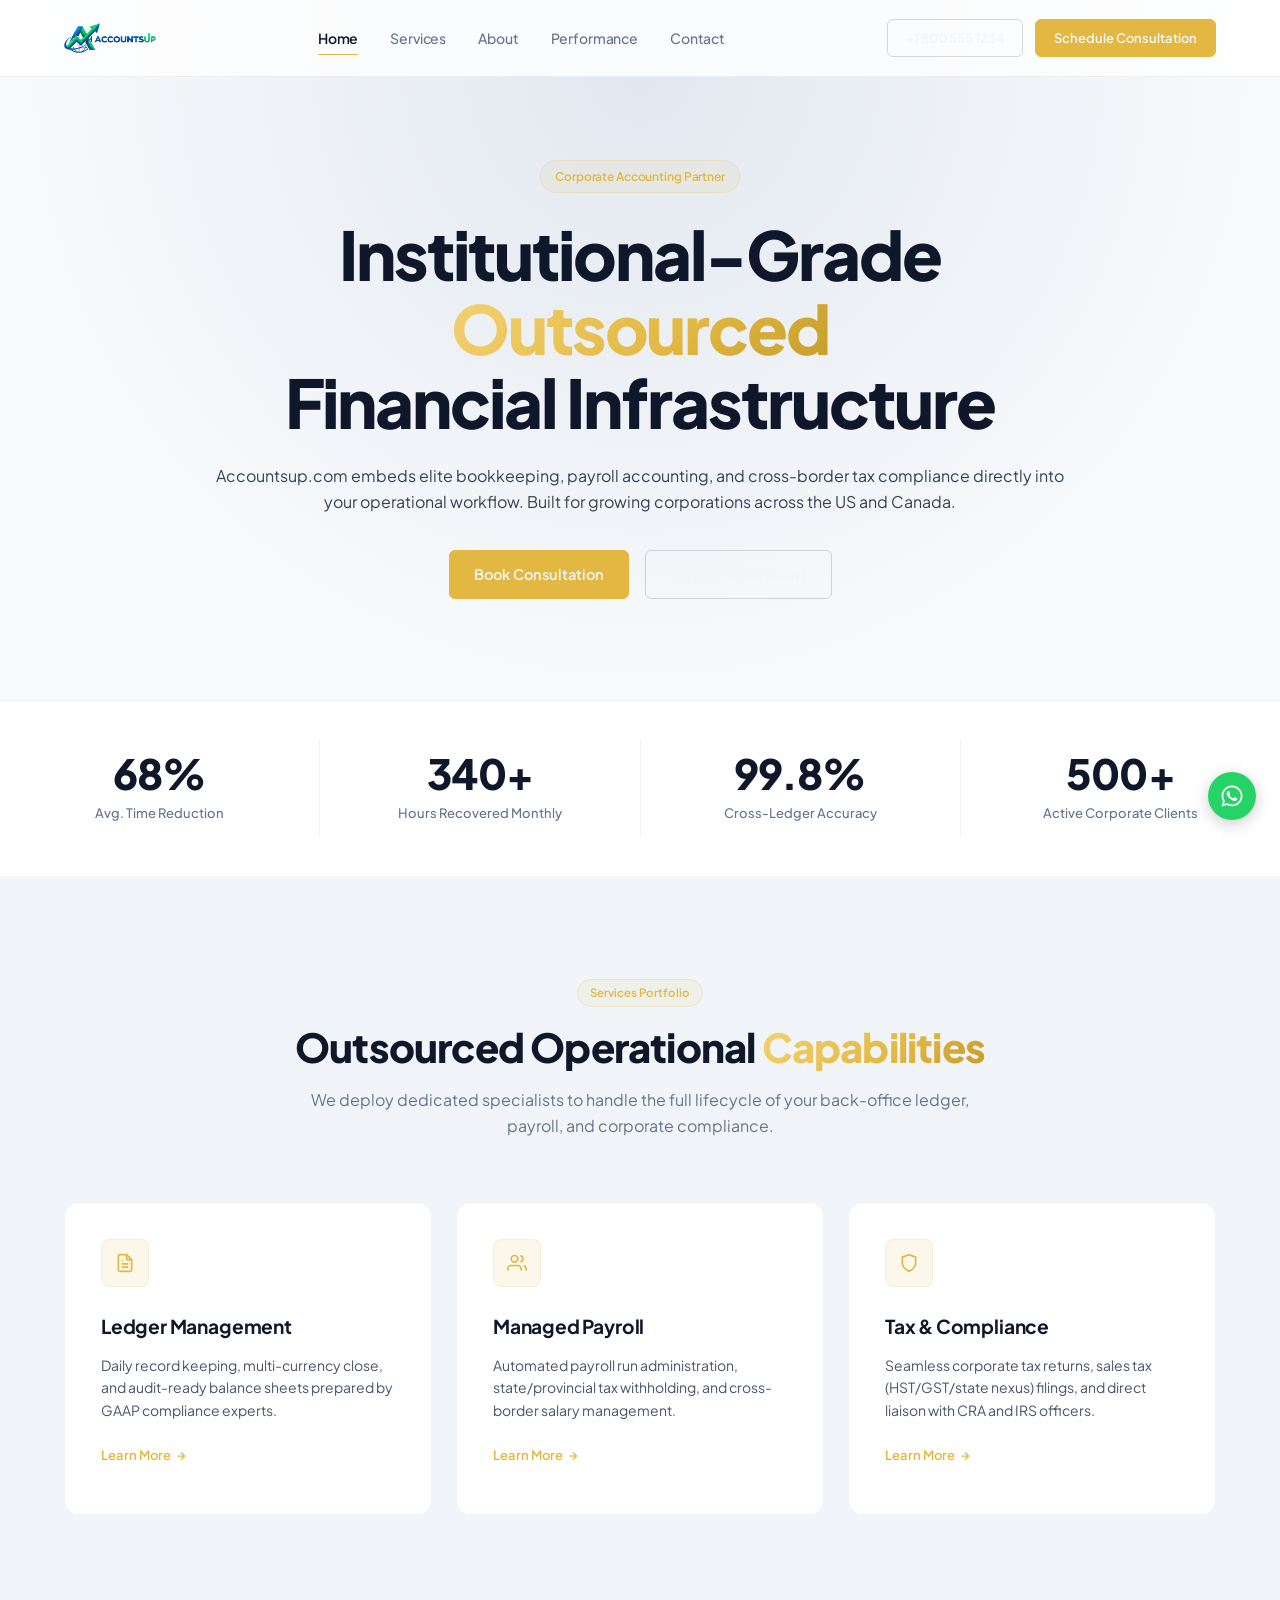
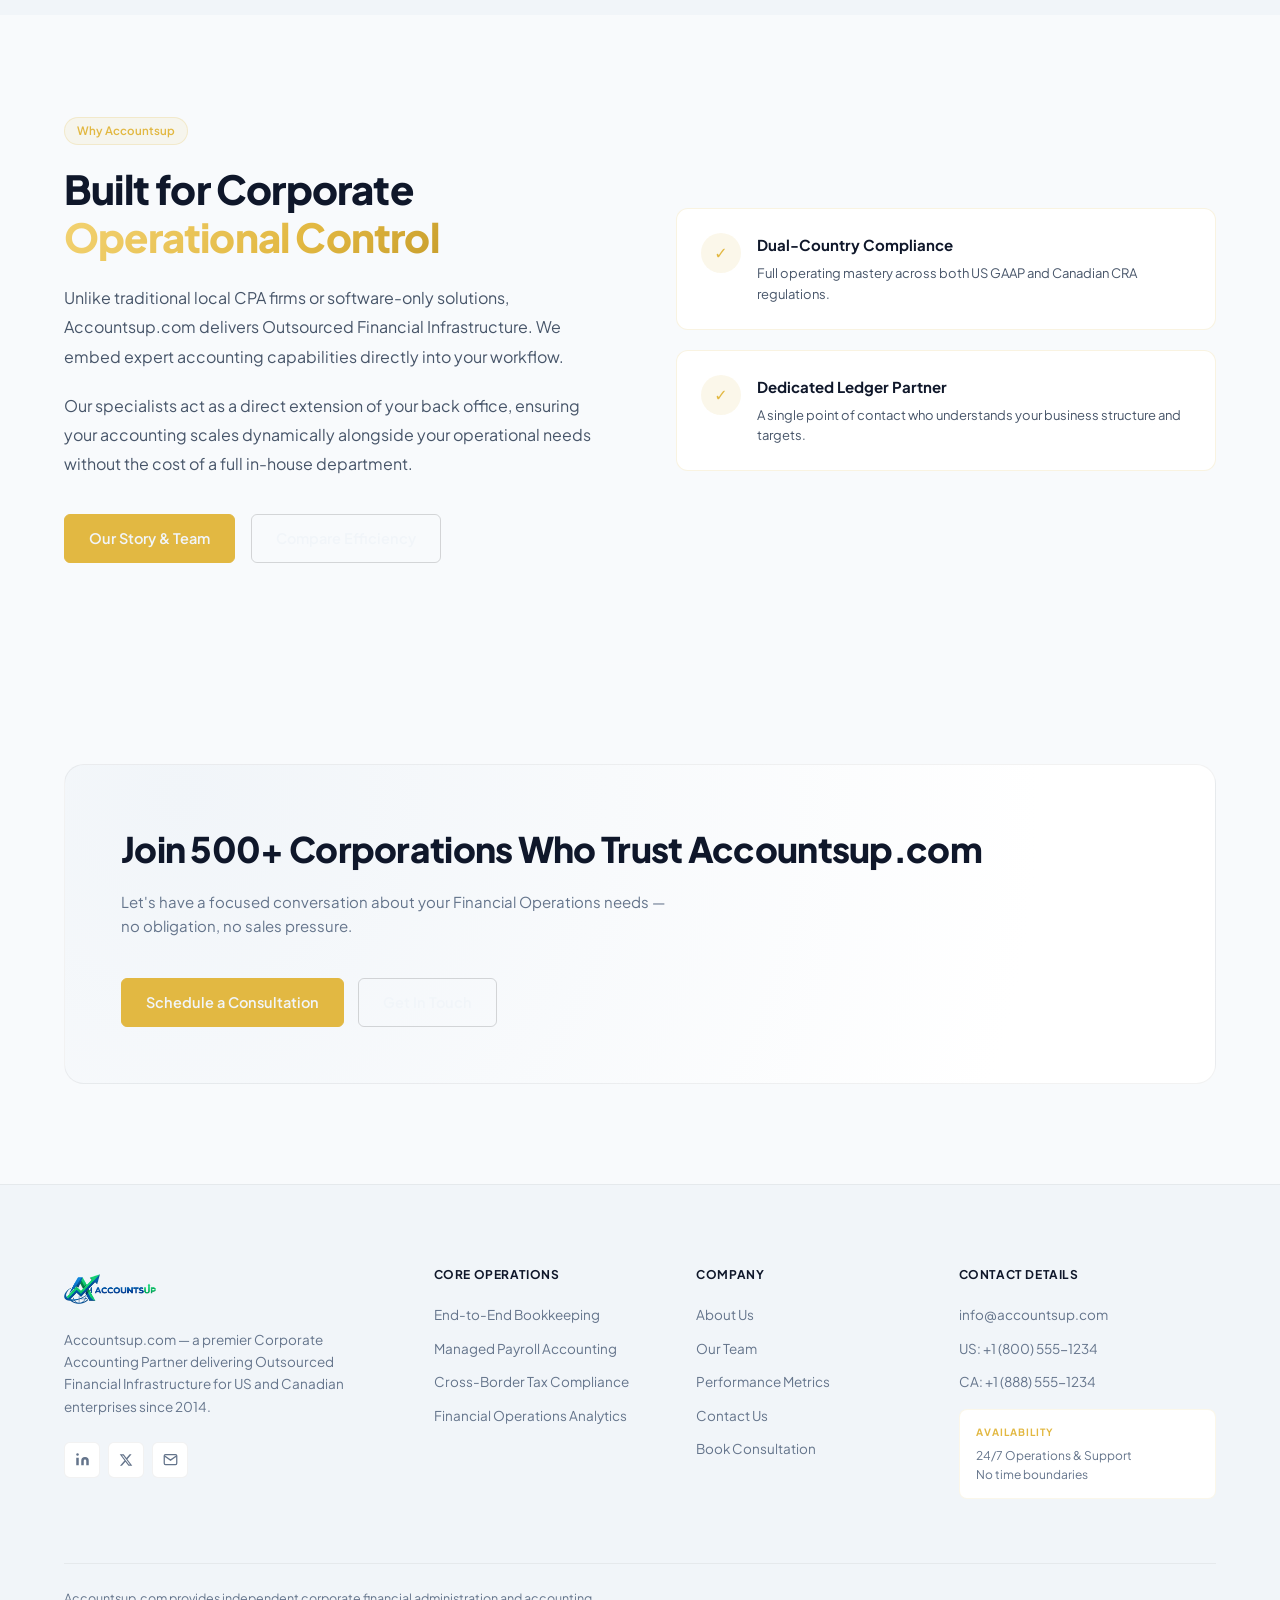
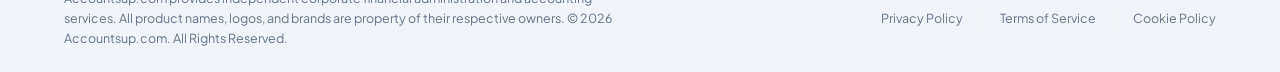
==== commit 7764bb7f: "Update terminology, WhatsApp icon, hide theme toggle, extract and crop transparent logo" ====
--- a/index.html
+++ b/index.html
@@ -3,128 +3,100 @@
 <head>
 <meta charset="UTF-8">
 <meta name="viewport" content="width=device-width, initial-scale=1.0">
-<meta name="description" content="Accountsup.com — Corporate bookkeeping, payroll, and tax compliance for US & Canadian companies. Dedicated accounting team, no hiring required.">
-<meta name="theme-color" content="#040d1a">
+<meta name="description" content="Accountsup.com — Premium Corporate Accounting & Financial Operations for US & Canada. Expert bookkeeping, payroll, and tax compliance under US GAAP and CRA regulations.">
 <title>Accountsup.com | Corporate Accounting & Financial Operations</title>
-<link rel="icon" type="image/png" href="assets/logo.png?v=3">
-<link rel="preconnect" href="https://fonts.googleapis.com">
-<link rel="preconnect" href="https://fonts.gstatic.com" crossorigin>
 <link rel="stylesheet" href="css/global.css?v=3">
 </head>
 <body class="page-fade-in">
 
-<a class="skip-link" href="#main-content">Skip to main content</a>
-
 <header id="main-nav">
   <div class="nav-inner">
-    <a href="index.html" class="nav-logo" id="logo-nav" aria-label="Accountsup home"></a>
-    <nav class="nav-links" aria-label="Primary navigation" role="navigation">
+    <a href="index.html" class="nav-logo" id="logo-nav">
+    <img src="assets/logo.png?v=3" alt="Accountsup Logo" style="height:48px;width:auto;">
+</a>
+    <nav class="nav-links" aria-label="Primary navigation">
       <a href="index.html" class="nav-link" id="nav-home">Home</a>
       <a href="services.html" class="nav-link" id="nav-services">Services</a>
-      <a href="about.html" class="nav-link" id="nav-about">Our Story</a>
-      <a href="performance.html" class="nav-link" id="nav-performance">Results</a>
+      <a href="about.html" class="nav-link" id="nav-about">About</a>
+      <a href="performance.html" class="nav-link" id="nav-performance">Performance</a>
       <a href="contact.html" class="nav-link" id="nav-contact">Contact</a>
     </nav>
     <div class="nav-actions">
-      <a href="tel:+18005551234" class="btn-outline-sm" aria-label="Call US office">+1 800 555 1234</a>
+      <a href="tel:+18005551234" class="btn-outline-sm">+1 800 555 1234</a>
       <a href="consultation.html" class="btn-gold-sm" id="nav-consultation">Schedule Consultation</a>
     </div>
-    <button class="hamburger" id="hamburger-btn" aria-label="Toggle navigation menu" aria-expanded="false">
+    <button class="hamburger" id="hamburger-btn" aria-label="Toggle menu">
       <span></span><span></span><span></span>
     </button>
   </div>
 </header>
 
-<div id="mobile-menu" role="navigation" aria-label="Mobile navigation">
+<div id="mobile-menu">
   <a href="index.html" class="mobile-nav-link" id="mob-nav-home">Home</a>
   <a href="services.html" class="mobile-nav-link" id="mob-nav-services">Services</a>
-  <a href="about.html" class="mobile-nav-link" id="mob-nav-about">Our Story</a>
-  <a href="performance.html" class="mobile-nav-link" id="mob-nav-performance">Results</a>
+  <a href="about.html" class="mobile-nav-link" id="mob-nav-about">About</a>
+  <a href="performance.html" class="mobile-nav-link" id="mob-nav-performance">Performance</a>
   <a href="contact.html" class="mobile-nav-link" id="mob-nav-contact">Contact</a>
   <a href="consultation.html" class="mobile-cta" id="mob-nav-consultation">Schedule Consultation</a>
 </div>
 
-<main id="main-content">
-
-  <!-- HERO -->
-  <section class="page-hero hero-centered" aria-label="Hero">
+<main>
+  <div class="page-hero" style="text-align:center;">
     <div class="page-hero-inner">
-      <div class="page-hero-chip">Trusted by 500+ corporations since 2014</div>
-      <h1>Your accounting is always<br><span class="gold-gradient-text">caught up. Always.</span></h1>
-      <p class="hero-sub">We embed a dedicated team of CPA-certified accountants directly into your business — handling bookkeeping, payroll, and cross-border tax compliance across the US and Canada. No hiring. No overhead. No surprises.</p>
-      <div class="hero-cta-row">
-        <a href="consultation.html" class="btn-gold" id="hero-consult-btn">
-          <svg width="16" height="16" viewBox="0 0 24 24" fill="none" stroke="currentColor" stroke-width="2.5"><rect x="3" y="4" width="18" height="18" rx="2"/><path d="M16 2v4M8 2v4M3 10h18"/></svg>
-          Book a Free Consultation
-        </a>
-        <a href="services.html" class="btn-outline" id="hero-services-btn">See What We Handle</a>
+      <div class="page-hero-chip">Corporate Accounting Partner</div>
+      <h1>Institutional-Grade <span class="gold-gradient-text">Outsourced</span><br>Financial Infrastructure</h1>
+      <p style="margin: 0 auto 36px auto;">Accountsup.com embeds elite bookkeeping, payroll accounting, and cross-border tax compliance directly into your operational workflow. Built for growing corporations across the US and Canada.</p>
+      <div style="display:flex;gap:16px;flex-wrap:wrap;justify-content:center;">
+        <a href="consultation.html" class="btn-gold" id="hero-consult-btn">Book Consultation</a>
+        <a href="services.html" class="btn-outline" id="hero-services-btn">Explore Operations</a>
       </div>
-      <div class="hero-trust-row">
-        <span class="hero-trust-item"><svg width="14" height="14" viewBox="0 0 20 20" fill="var(--gold)"><path d="M16.707 5.293a1 1 0 010 1.414l-8 8a1 1 0 01-1.414 0l-4-4a1 1 0 011.414-1.414L8 12.586l7.293-7.293a1 1 0 011.414 0z"/></svg>US GAAP & CRA Certified</span>
-        <span class="hero-trust-item"><svg width="14" height="14" viewBox="0 0 20 20" fill="var(--gold)"><path d="M16.707 5.293a1 1 0 010 1.414l-8 8a1 1 0 01-1.414 0l-4-4a1 1 0 011.414-1.414L8 12.586l7.293-7.293a1 1 0 011.414 0z"/></svg>SOC 2 Type II Compliant</span>
-        <span class="hero-trust-item"><svg width="14" height="14" viewBox="0 0 20 20" fill="var(--gold)"><path d="M16.707 5.293a1 1 0 010 1.414l-8 8a1 1 0 01-1.414 0l-4-4a1 1 0 011.414-1.414L8 12.586l7.293-7.293a1 1 0 011.414 0z"/></svg>24/7 Operations Support</span>
-      </div>
-    </div>
-  </section>
-
-  <div class="section-divider"></div>
-
-  <!-- STATS -->
-  <div class="stats-bar reveal" role="region" aria-label="Key performance metrics">
-    <div class="stat-item">
-      <div class="stat-number" data-count="68" data-suffix="%">0%</div>
-      <div class="stat-label">Less time on accounting admin</div>
-    </div>
-    <div class="stat-item">
-      <div class="stat-number" data-count="340" data-suffix="+">0+</div>
-      <div class="stat-label">Hours recovered per client monthly</div>
-    </div>
-    <div class="stat-item">
-      <div class="stat-number" data-count="99.8" data-suffix="%" data-decimals="1">0%</div>
-      <div class="stat-label">Filing accuracy rate</div>
-    </div>
-    <div class="stat-item">
-      <div class="stat-number" data-count="500" data-suffix="+">0+</div>
-      <div class="stat-label">Active corporate clients</div>
     </div>
   </div>
 
   <div class="section-divider"></div>
 
-  <!-- SERVICES OVERVIEW -->
-  <section class="section section-alt" aria-labelledby="services-heading">
+  <div class="stats-bar reveal">
+    <div class="stat-item"><div class="stat-number" data-count="68" data-suffix="%">0%</div><div class="stat-label">Avg. Time Reduction</div></div>
+    <div class="stat-item"><div class="stat-number" data-count="340" data-suffix="+">0+</div><div class="stat-label">Hours Recovered Monthly</div></div>
+    <div class="stat-item"><div class="stat-number" data-count="99.8" data-suffix="%" data-decimals="1">0%</div><div class="stat-label">Cross-Ledger Accuracy</div></div>
+    <div class="stat-item"><div class="stat-number" data-count="500" data-suffix="+">0+</div><div class="stat-label">Active Corporate Clients</div></div>
+  </div>
+
+  <div class="section-divider"></div>
+
+  <section class="section section-alt">
     <div class="section-inner">
       <div class="section-header reveal">
-        <div class="section-chip">What We Handle</div>
-        <h2 class="section-title" id="services-heading">Everything your accounting team<br>would do — <span class="gold-gradient-text">without the team</span></h2>
-        <p class="section-subtitle">From daily bookkeeping to year-end filings, we run your entire financial back-office so you can focus on growth.</p>
+        <div class="section-chip">Services Portfolio</div>
+        <h2 class="section-title">Outsourced Operational <span class="gold-gradient-text">Capabilities</span></h2>
+        <p class="section-subtitle">We deploy dedicated specialists to handle the full lifecycle of your back-office ledger, payroll, and corporate compliance.</p>
       </div>
       <div class="grid-3">
         <div class="card reveal" id="svc-bookkeeping-card">
-          <div class="card-icon">
-            <svg width="22" height="22" viewBox="0 0 24 24" fill="none" stroke="var(--gold)" stroke-width="1.8" aria-hidden="true"><path d="M14 2H6a2 2 0 00-2 2v16a2 2 0 002 2h12a2 2 0 002-2V8z"/><polyline points="14 2 14 8 20 8"/><line x1="16" y1="13" x2="8" y2="13"/><line x1="16" y1="17" x2="8" y2="17"/></svg>
+          <div class="card-icon" style="width:48px;height:48px;background:rgba(212,175,55,0.1);border-radius:8px;display:flex;align-items:center;justify-content:center;margin-bottom:24px;">
+            <svg width="20" height="20" viewBox="0 0 24 24" fill="none" stroke="var(--gold)" stroke-width="2"><path d="M14 2H6a2 2 0 00-2 2v16a2 2 0 002 2h12a2 2 0 002-2V8z"/><polyline points="14 2 14 8 20 8"/><line x1="16" y1="13" x2="8" y2="13"/><line x1="16" y1="17" x2="8" y2="17"/><polyline points="10 9 9 9 8 9"/></svg>
           </div>
-          <h3 class="card-title">Bookkeeping</h3>
-          <p class="card-text">Daily records, monthly close, audit-ready balance sheets. Your books are always current — not just at year-end.</p>
-          <a href="services.html#bookkeeping" class="card-learn-more" aria-label="Learn more about bookkeeping services">Learn More <svg width="12" height="12" viewBox="0 0 24 24" fill="none" stroke="currentColor" stroke-width="2.5" aria-hidden="true"><line x1="5" y1="12" x2="19" y2="12"/><polyline points="12 5 19 12 12 19"/></svg></a>
+          <h3 class="card-title" style="font-size:1.2rem;font-weight:700;color:var(--white);margin-bottom:12px;">Ledger Management</h3>
+          <p class="card-text" style="font-size:14px;color:var(--slate-mid);line-height:1.6;margin-bottom:24px;">Daily record keeping, multi-currency close, and audit-ready balance sheets prepared by GAAP compliance experts.</p>
+          <a href="services.html#bookkeeping" class="footer-link" style="color:var(--gold);font-weight:600;font-size:13px;display:inline-flex;align-items:center;gap:4px;">Learn More <svg width="12" height="12" viewBox="0 0 24 24" fill="none" stroke="currentColor" stroke-width="2.5"><line x1="5" y1="12" x2="19" y2="12"/><polyline points="12 5 19 12 12 19"/></svg></a>
         </div>
-
+        
         <div class="card reveal reveal-delay-1" id="svc-payroll-card">
-          <div class="card-icon">
-            <svg width="22" height="22" viewBox="0 0 24 24" fill="none" stroke="var(--gold)" stroke-width="1.8" aria-hidden="true"><path d="M17 21v-2a4 4 0 00-4-4H5a4 4 0 00-4 4v2"/><circle cx="9" cy="7" r="4"/><path d="M23 21v-2a4 4 0 00-3-3.87"/><path d="M16 3.13a4 4 0 010 7.75"/></svg>
+          <div class="card-icon" style="width:48px;height:48px;background:rgba(212,175,55,0.1);border-radius:8px;display:flex;align-items:center;justify-content:center;margin-bottom:24px;">
+            <svg width="20" height="20" viewBox="0 0 24 24" fill="none" stroke="var(--gold)" stroke-width="2"><path d="M17 21v-2a4 4 0 00-4-4H5a4 4 0 00-4 4v2"/><circle cx="9" cy="7" r="4"/><path d="M23 21v-2a4 4 0 00-3-3.87"/><path d="M16 3.13a4 4 0 010 7.75"/></svg>
           </div>
-          <h3 class="card-title">Payroll</h3>
-          <p class="card-text">Automated payroll runs, state and provincial tax withholding, and cross-border salary administration — handled on time, every time.</p>
-          <a href="services.html#payroll" class="card-learn-more" aria-label="Learn more about payroll services">Learn More <svg width="12" height="12" viewBox="0 0 24 24" fill="none" stroke="currentColor" stroke-width="2.5" aria-hidden="true"><line x1="5" y1="12" x2="19" y2="12"/><polyline points="12 5 19 12 12 19"/></svg></a>
+          <h3 class="card-title" style="font-size:1.2rem;font-weight:700;color:var(--white);margin-bottom:12px;">Managed Payroll</h3>
+          <p class="card-text" style="font-size:14px;color:var(--slate-mid);line-height:1.6;margin-bottom:24px;">Automated payroll run administration, state/provincial tax withholding, and cross-border salary management.</p>
+          <a href="services.html#payroll" class="footer-link" style="color:var(--gold);font-weight:600;font-size:13px;display:inline-flex;align-items:center;gap:4px;">Learn More <svg width="12" height="12" viewBox="0 0 24 24" fill="none" stroke="currentColor" stroke-width="2.5"><line x1="5" y1="12" x2="19" y2="12"/><polyline points="12 5 19 12 12 19"/></svg></a>
         </div>
 
         <div class="card reveal reveal-delay-2" id="svc-tax-card">
-          <div class="card-icon">
-            <svg width="22" height="22" viewBox="0 0 24 24" fill="none" stroke="var(--gold)" stroke-width="1.8" aria-hidden="true"><path d="M12 22s8-4 8-10V5l-8-3-8 3v7c0 6 8 10 8 10z"/></svg>
+          <div class="card-icon" style="width:48px;height:48px;background:rgba(212,175,55,0.1);border-radius:8px;display:flex;align-items:center;justify-content:center;margin-bottom:24px;">
+            <svg width="20" height="20" viewBox="0 0 24 24" fill="none" stroke="var(--gold)" stroke-width="2"><path d="M12 22s8-4 8-10V5l-8-3-8 3v7c0 6 8 10 8 10z"/></svg>
           </div>
-          <h3 class="card-title">Tax &amp; Compliance</h3>
-          <p class="card-text">Corporate tax returns, HST/GST/state nexus filings, and direct CRA and IRS liaison. Fully compliant, zero late penalties.</p>
-          <a href="services.html#tax" class="card-learn-more" aria-label="Learn more about tax and compliance services">Learn More <svg width="12" height="12" viewBox="0 0 24 24" fill="none" stroke="currentColor" stroke-width="2.5" aria-hidden="true"><line x1="5" y1="12" x2="19" y2="12"/><polyline points="12 5 19 12 12 19"/></svg></a>
+          <h3 class="card-title" style="font-size:1.2rem;font-weight:700;color:var(--white);margin-bottom:12px;">Tax &amp; Compliance</h3>
+          <p class="card-text" style="font-size:14px;color:var(--slate-mid);line-height:1.6;margin-bottom:24px;">Seamless corporate tax returns, sales tax (HST/GST/state nexus) filings, and direct liaison with CRA and IRS officers.</p>
+          <a href="services.html#tax" class="footer-link" style="color:var(--gold);font-weight:600;font-size:13px;display:inline-flex;align-items:center;gap:4px;">Learn More <svg width="12" height="12" viewBox="0 0 24 24" fill="none" stroke="currentColor" stroke-width="2.5"><line x1="5" y1="12" x2="19" y2="12"/><polyline points="12 5 19 12 12 19"/></svg></a>
         </div>
       </div>
     </div>
@@ -132,47 +104,33 @@
 
   <div class="section-divider"></div>
 
-  <!-- WHY US -->
-  <section class="section" aria-labelledby="why-heading">
+  <section class="section">
     <div class="section-inner">
-      <div class="two-col-grid">
+      <div style="display:grid;grid-template-columns:1fr 1fr;gap:72px;align-items:center;">
         <div class="reveal">
           <div class="section-chip" style="margin-bottom:20px;">Why Accountsup</div>
-          <h2 class="section-title" style="text-align:left;margin-bottom:22px;" id="why-heading">Not outsourcing.<br><span class="gold-gradient-text">An extension of your team.</span></h2>
-          <p class="body-text" style="margin-bottom:16px;">Local CPA firms charge premium rates for part-time attention. Software tools require someone to actually run them. We do neither — we embed experienced accountants directly into your workflow and own the entire process.</p>
-          <p class="body-text" style="margin-bottom:36px;">One dedicated partner. Full accountability. The cost of a subscription, the output of a department.</p>
+          <h2 class="section-title" style="text-align:left;margin-bottom:22px;">Built for Corporate <span class="gold-gradient-text">Operational Control</span></h2>
+          <p style="color:var(--slate-mid);line-height:1.82;margin-bottom:20px;">Unlike traditional local CPA firms or software-only solutions, Accountsup.com delivers Outsourced Financial Infrastructure. We embed expert accounting capabilities directly into your workflow.</p>
+          <p style="color:var(--slate-mid);line-height:1.82;margin-bottom:36px;">Our specialists act as a direct extension of your back office, ensuring your accounting scales dynamically alongside your operational needs without the cost of a full in-house department.</p>
           <div style="display:flex;gap:16px;flex-wrap:wrap;">
             <a href="about.html" class="btn-gold" id="home-about-link">Our Story &amp; Team</a>
-            <a href="performance.html" class="btn-outline" id="home-perf-link">See the Numbers</a>
+            <a href="performance.html" class="btn-outline" id="home-perf-link">Compare Efficiency</a>
           </div>
         </div>
         <div class="reveal reveal-delay-2">
-          <div class="value-stack">
-            <div class="value-card">
-              <div class="value-icon" aria-hidden="true">
-                <svg width="20" height="20" viewBox="0 0 24 24" fill="none" stroke="var(--gold)" stroke-width="1.8"><path d="M3 6l9-3 9 3v7c0 4.5-3.5 8-9 9C6.5 21 3 17.5 3 13V6z"/></svg>
-              </div>
+          <div style="display:grid;grid-template-columns:1fr;gap:20px;">
+            <div class="value-card" style="padding:24px;border:1px solid rgba(212,175,55,0.15);border-radius:12px;display:flex;gap:16px;background:var(--navy-800);">
+              <div style="width:40px;height:40px;background:rgba(212,175,55,0.1);border-radius:50%;display:flex;align-items:center;justify-content:center;color:var(--gold);flex-shrink:0;">✓</div>
               <div>
-                <h4 class="value-title">US & Canada — one team</h4>
-                <p class="value-text">Deep expertise across both GAAP and CRA. No need for two separate firms.</p>
+                <h4 style="color:var(--white);font-weight:700;margin-bottom:6px;font-size:15px;">Dual-Country Compliance</h4>
+                <p style="color:var(--slate-mid);font-size:13px;line-height:1.6;">Full operating mastery across both US GAAP and Canadian CRA regulations.</p>
               </div>
             </div>
-            <div class="value-card">
-              <div class="value-icon" aria-hidden="true">
-                <svg width="20" height="20" viewBox="0 0 24 24" fill="none" stroke="var(--gold)" stroke-width="1.8"><path d="M12 1v22M17 5H9.5a3.5 3.5 0 000 7h5a3.5 3.5 0 010 7H6"/></svg>
-              </div>
+            <div class="value-card" style="padding:24px;border:1px solid rgba(212,175,55,0.15);border-radius:12px;display:flex;gap:16px;background:var(--navy-800);">
+              <div style="width:40px;height:40px;background:rgba(212,175,55,0.1);border-radius:50%;display:flex;align-items:center;justify-content:center;color:var(--gold);flex-shrink:0;">✓</div>
               <div>
-                <h4 class="value-title">40–65% lower cost than in-house</h4>
-                <p class="value-text">No salaries, benefits, or training. You pay for the work, not the headcount.</p>
-              </div>
-            </div>
-            <div class="value-card">
-              <div class="value-icon" aria-hidden="true">
-                <svg width="20" height="20" viewBox="0 0 24 24" fill="none" stroke="var(--gold)" stroke-width="1.8"><rect x="5" y="11" width="14" height="10" rx="2"/><path d="M8 11V7a4 4 0 018 0v4"/></svg>
-              </div>
-              <div>
-                <h4 class="value-title">SOC 2 Type II secure</h4>
-                <p class="value-text">AES-256 encryption, MFA enforcement, and real-time intrusion detection.</p>
+                <h4 style="color:var(--white);font-weight:700;margin-bottom:6px;font-size:15px;">Dedicated Ledger Partner</h4>
+                <p style="color:var(--slate-mid);font-size:13px;line-height:1.6;">A single point of contact who understands your business structure and targets.</p>
               </div>
             </div>
           </div>
@@ -183,154 +141,40 @@
 
   <div class="section-divider"></div>
 
-  <!-- PROCESS -->
-  <section class="section section-alt" aria-labelledby="process-heading">
+  <section class="section">
     <div class="section-inner">
-      <div class="section-header reveal">
-        <div class="section-chip">How It Works</div>
-        <h2 class="section-title" id="process-heading">Up and running in <span class="gold-gradient-text">72 hours</span></h2>
-        <p class="section-subtitle">No lengthy onboarding. No disruption to your operations.</p>
-      </div>
-      <div class="process-steps reveal">
-        <div class="process-step">
-          <div class="process-num" aria-hidden="true">01</div>
-          <h3 class="process-title">30-Min Discovery Call</h3>
-          <p class="process-text">We learn your business structure, current tools, and exact accounting needs.</p>
-        </div>
-        <div class="process-connector" aria-hidden="true"></div>
-        <div class="process-step">
-          <div class="process-num" aria-hidden="true">02</div>
-          <h3 class="process-title">Dedicated Team Assigned</h3>
-          <p class="process-text">Your named accountant reviews historical records and maps your full workflow.</p>
-        </div>
-        <div class="process-connector" aria-hidden="true"></div>
-        <div class="process-step">
-          <div class="process-num" aria-hidden="true">03</div>
-          <h3 class="process-title">Handoff Complete</h3>
-          <p class="process-text">Books are current. Payroll is configured. Filings are scheduled. You're covered.</p>
+      <div class="cta-banner reveal">
+        <div><h2>Join 500+ Corporations Who Trust Accountsup.com</h2><p>Let's have a focused conversation about your Financial Operations needs — no obligation, no sales pressure.</p></div>
+        <div class="cta-actions">
+          <a href="consultation.html" class="btn-gold" id="home-cta-consult">Schedule a Consultation</a>
+          <a href="contact.html" class="btn-outline" id="home-cta-contact">Get In Touch</a>
         </div>
       </div>
     </div>
   </section>
-
-  <div class="section-divider"></div>
-
-  <!-- TESTIMONIALS -->
-  <section class="section" aria-labelledby="testimonials-heading">
-    <div class="section-inner">
-      <div class="section-header reveal">
-        <div class="section-chip">Client Stories</div>
-        <h2 class="section-title" id="testimonials-heading">What our clients say</h2>
-      </div>
-      <div class="grid-3">
-        <div class="testimonial-card reveal" id="testimonial-1">
-          <div class="testimonial-stars" aria-label="5 out of 5 stars">★★★★★</div>
-          <p class="testimonial-text">"We switched from a local CPA firm and cut our accounting costs by 52%. The transition took 3 days. Our books have been cleaner ever since."</p>
-          <div class="testimonial-author">
-            <div class="testimonial-avatar" aria-hidden="true">MR</div>
-            <div>
-              <div class="testimonial-name">Michael R.</div>
-              <div class="testimonial-role">CFO, Manufacturing Co. — Ontario, Canada</div>
-            </div>
-          </div>
-        </div>
-        <div class="testimonial-card reveal reveal-delay-1" id="testimonial-2">
-          <div class="testimonial-stars" aria-label="5 out of 5 stars">★★★★★</div>
-          <p class="testimonial-text">"As a US company expanding into Canada, we needed someone who understood both tax systems. Accountsup handled our CRA registration, HST filings, and cross-border payroll without a single issue."</p>
-          <div class="testimonial-author">
-            <div class="testimonial-avatar" aria-hidden="true">SL</div>
-            <div>
-              <div class="testimonial-name">Sarah L.</div>
-              <div class="testimonial-role">CEO, SaaS Startup — California, US</div>
-            </div>
-          </div>
-        </div>
-        <div class="testimonial-card reveal reveal-delay-2" id="testimonial-3">
-          <div class="testimonial-stars" aria-label="5 out of 5 stars">★★★★★</div>
-          <p class="testimonial-text">"Our year-end used to take 6 weeks of stress. Last year it took 4 days. Accountsup had everything prepared before we even asked."</p>
-          <div class="testimonial-author">
-            <div class="testimonial-avatar" aria-hidden="true">DK</div>
-            <div>
-              <div class="testimonial-name">David K.</div>
-              <div class="testimonial-role">Owner, Construction Group — Texas, US</div>
-            </div>
-          </div>
-        </div>
-      </div>
-    </div>
-  </section>
-
-  <div class="section-divider"></div>
-
-  <!-- CTA -->
-  <section class="section" aria-labelledby="cta-heading">
-    <div class="section-inner">
-      <div class="cta-banner reveal">
-        <div>
-          <h2 id="cta-heading">Ready to stop managing your accounting yourself?</h2>
-          <p>One 30-minute call is all it takes. We'll tell you exactly what we'd handle and what it would cost — no pitch, no pressure.</p>
-        </div>
-        <div class="cta-actions">
-          <a href="consultation.html" class="btn-gold" id="home-cta-consult">Book a Consultation</a>
-          <a href="contact.html" class="btn-outline" id="home-cta-contact">Ask a Question</a>
-        </div>
-      </div>
-    </div>
-  </section>
-
 </main>
 
 <footer id="main-footer">
   <div class="footer-inner">
     <div class="footer-grid">
-      <div>
-        <a href="index.html" class="nav-logo footer-logo" aria-label="Accountsup home"></a>
-        <p class="footer-brand-desc">Dedicated accounting for US and Canadian corporations. Bookkeeping, payroll, and tax — without the hiring.</p>
-        <div class="footer-socials">
-          <a href="#" class="footer-social" aria-label="LinkedIn"><svg width="15" height="15" viewBox="0 0 24 24" fill="currentColor" aria-hidden="true"><path d="M16 8a6 6 0 016 6v7h-4v-7a2 2 0 00-4 0v7h-4v-7a6 6 0 016-6zM2 9h4v12H2z"/><circle cx="4" cy="4" r="2"/></svg></a>
-          <a href="#" class="footer-social" aria-label="X (Twitter)"><svg width="14" height="14" viewBox="0 0 24 24" fill="currentColor" aria-hidden="true"><path d="M18.244 2.25h3.308l-7.227 8.26 8.502 11.24H16.17l-5.214-6.817L4.99 21.75H1.68l7.73-8.835L1.254 2.25H8.08l4.713 6.231zm-1.161 17.52h1.833L7.084 4.126H5.117z"/></svg></a>
-          <a href="mailto:info@accountsup.com" class="footer-social" aria-label="Email us"><svg width="15" height="15" viewBox="0 0 24 24" fill="none" stroke="currentColor" stroke-width="2" aria-hidden="true"><path d="M4 4h16c1.1 0 2 .9 2 2v12c0 1.1-.9 2-2 2H4c-1.1 0-2-.9-2-2V6c0-1.1.9-2 2-2z"/><polyline points="22,6 12,13 2,6"/></svg></a>
-        </div>
-      </div>
-      <div>
-        <div class="footer-col-title">Services</div>
-        <a href="services.html#bookkeeping" class="footer-link">Bookkeeping</a>
-        <a href="services.html#payroll" class="footer-link">Payroll Accounting</a>
-        <a href="services.html#tax" class="footer-link">Tax &amp; Compliance</a>
-        <a href="performance.html" class="footer-link">Results &amp; Metrics</a>
-      </div>
-      <div>
-        <div class="footer-col-title">Company</div>
-        <a href="about.html" class="footer-link">About Us</a>
-        <a href="about.html#team" class="footer-link">Our Team</a>
-        <a href="performance.html" class="footer-link">Performance</a>
-        <a href="contact.html" class="footer-link">Contact</a>
-        <a href="consultation.html" class="footer-link">Book Consultation</a>
-      </div>
-      <div>
-        <div class="footer-col-title">Contact</div>
-        <a href="mailto:info@accountsup.com" class="footer-link">info@accountsup.com</a>
-        <a href="tel:+18005551234" class="footer-link">US: +1 (800) 555-1234</a>
-        <a href="tel:+18885551234" class="footer-link">CA: +1 (888) 555-1234</a>
-        <div class="footer-availability">
-          <div class="footer-availability-label">Availability</div>
-          <div class="footer-availability-text">24/7 Operations &amp; Support</div>
-        </div>
-      </div>
+      <div><div class="nav-logo" style="margin-bottom:16px;width:140px;height:48px;">LOGO AREA</div><p class="footer-brand-desc">Accountsup.com — a premier Corporate Accounting Partner delivering Outsourced Financial Infrastructure for US and Canadian enterprises since 2014.</p><div class="footer-socials"><a href="#" class="footer-social" aria-label="LinkedIn"><svg width="15" height="15" viewBox="0 0 24 24" fill="currentColor"><path d="M16 8a6 6 0 016 6v7h-4v-7a2 2 0 00-4 0v7h-4v-7a6 6 0 016-6zM2 9h4v12H2z"/><circle cx="4" cy="4" r="2"/></svg></a><a href="#" class="footer-social" aria-label="Twitter"><svg width="14" height="14" viewBox="0 0 24 24" fill="currentColor"><path d="M18.244 2.25h3.308l-7.227 8.26 8.502 11.24H16.17l-5.214-6.817L4.99 21.75H1.68l7.73-8.835L1.254 2.25H8.08l4.713 6.231zm-1.161 17.52h1.833L7.084 4.126H5.117z"/></svg></a><a href="mailto:info@accountsup.com" class="footer-social" aria-label="Email"><svg width="15" height="15" viewBox="0 0 24 24" fill="none" stroke="currentColor" stroke-width="2"><path d="M4 4h16c1.1 0 2 .9 2 2v12c0 1.1-.9 2-2 2H4c-1.1 0-2-.9-2-2V6c0-1.1.9-2 2-2z"/><polyline points="22,6 12,13 2,6"/></svg></a></div></div>
+      <div><div class="footer-col-title">Core Operations</div><a href="services.html#bookkeeping" class="footer-link">End-to-End Bookkeeping</a><a href="services.html#payroll" class="footer-link">Managed Payroll Accounting</a><a href="services.html#tax" class="footer-link">Cross-Border Tax Compliance</a><a href="performance.html" class="footer-link">Financial Operations Analytics</a></div>
+      <div><div class="footer-col-title">Company</div><a href="about.html" class="footer-link">About Us</a><a href="about.html#team" class="footer-link">Our Team</a><a href="performance.html" class="footer-link">Performance Metrics</a><a href="contact.html" class="footer-link">Contact Us</a><a href="consultation.html" class="footer-link">Book Consultation</a></div>
+      <div><div class="footer-col-title">Contact Details</div><a href="mailto:info@accountsup.com" class="footer-link">info@accountsup.com</a><a href="tel:+18005551234" class="footer-link">US: +1 (800) 555-1234</a><a href="tel:+18885551234" class="footer-link">CA: +1 (888) 555-1234</a><div style="margin-top:16px;background:var(--navy-800);border:1px solid rgba(212,175,55,0.1);border-radius:8px;padding:14px 16px;"><div style="font-size:10px;font-weight:700;color:var(--gold);letter-spacing:.1em;text-transform:uppercase;margin-bottom:6px;">Availability</div><div style="font-size:12px;color:var(--slate-soft);line-height:1.6;">24/7 Operations & Support<br>No time boundaries</div></div></div>
     </div>
-    <div class="footer-bottom">
-      <p class="footer-legal">© 2026 Accountsup.com. All Rights Reserved. Independent corporate financial administration services.</p>
-      <div class="footer-policy-links">
-        <a href="#">Privacy Policy</a><span aria-hidden="true">|</span><a href="#">Terms of Service</a><span aria-hidden="true">|</span><a href="#">Cookie Policy</a>
-      </div>
-    </div>
+    <div class="footer-bottom"><p class="footer-legal">Accountsup.com provides independent corporate financial administration and accounting services. All product names, logos, and brands are property of their respective owners. © 2026 Accountsup.com. All Rights Reserved.</p><div class="footer-policy-links"><a href="#">Privacy Policy</a><span>|</span><a href="#">Terms of Service</a><span>|</span><a href="#">Cookie Policy</a></div></div>
   </div>
 </footer>
 
 <button id="back-to-top" aria-label="Back to top">
-  <svg width="18" height="18" viewBox="0 0 24 24" fill="none" stroke="#040d1a" stroke-width="2.8" aria-hidden="true"><path d="M18 15l-6-6-6 6"/></svg>
+  <svg width="20" height="20" viewBox="0 0 24 24" fill="none" stroke="#040d1a" stroke-width="2.8"><path d="M18 15l-6-6-6 6"/></svg>
 </button>
 
+<style>
+@keyframes floatCard { 0%,100%{transform:translateY(0)} 50%{transform:translateY(-14px)} }
+@keyframes pulse { 0%,100%{opacity:1} 50%{opacity:.4} }
+@media (max-width:900px){ [style*="grid-template-columns:1fr 1fr"]:first-of-type{grid-template-columns:1fr!important} }
+</style>
 <script src="js/nav.js?v=3"></script>
 </body>
 </html>
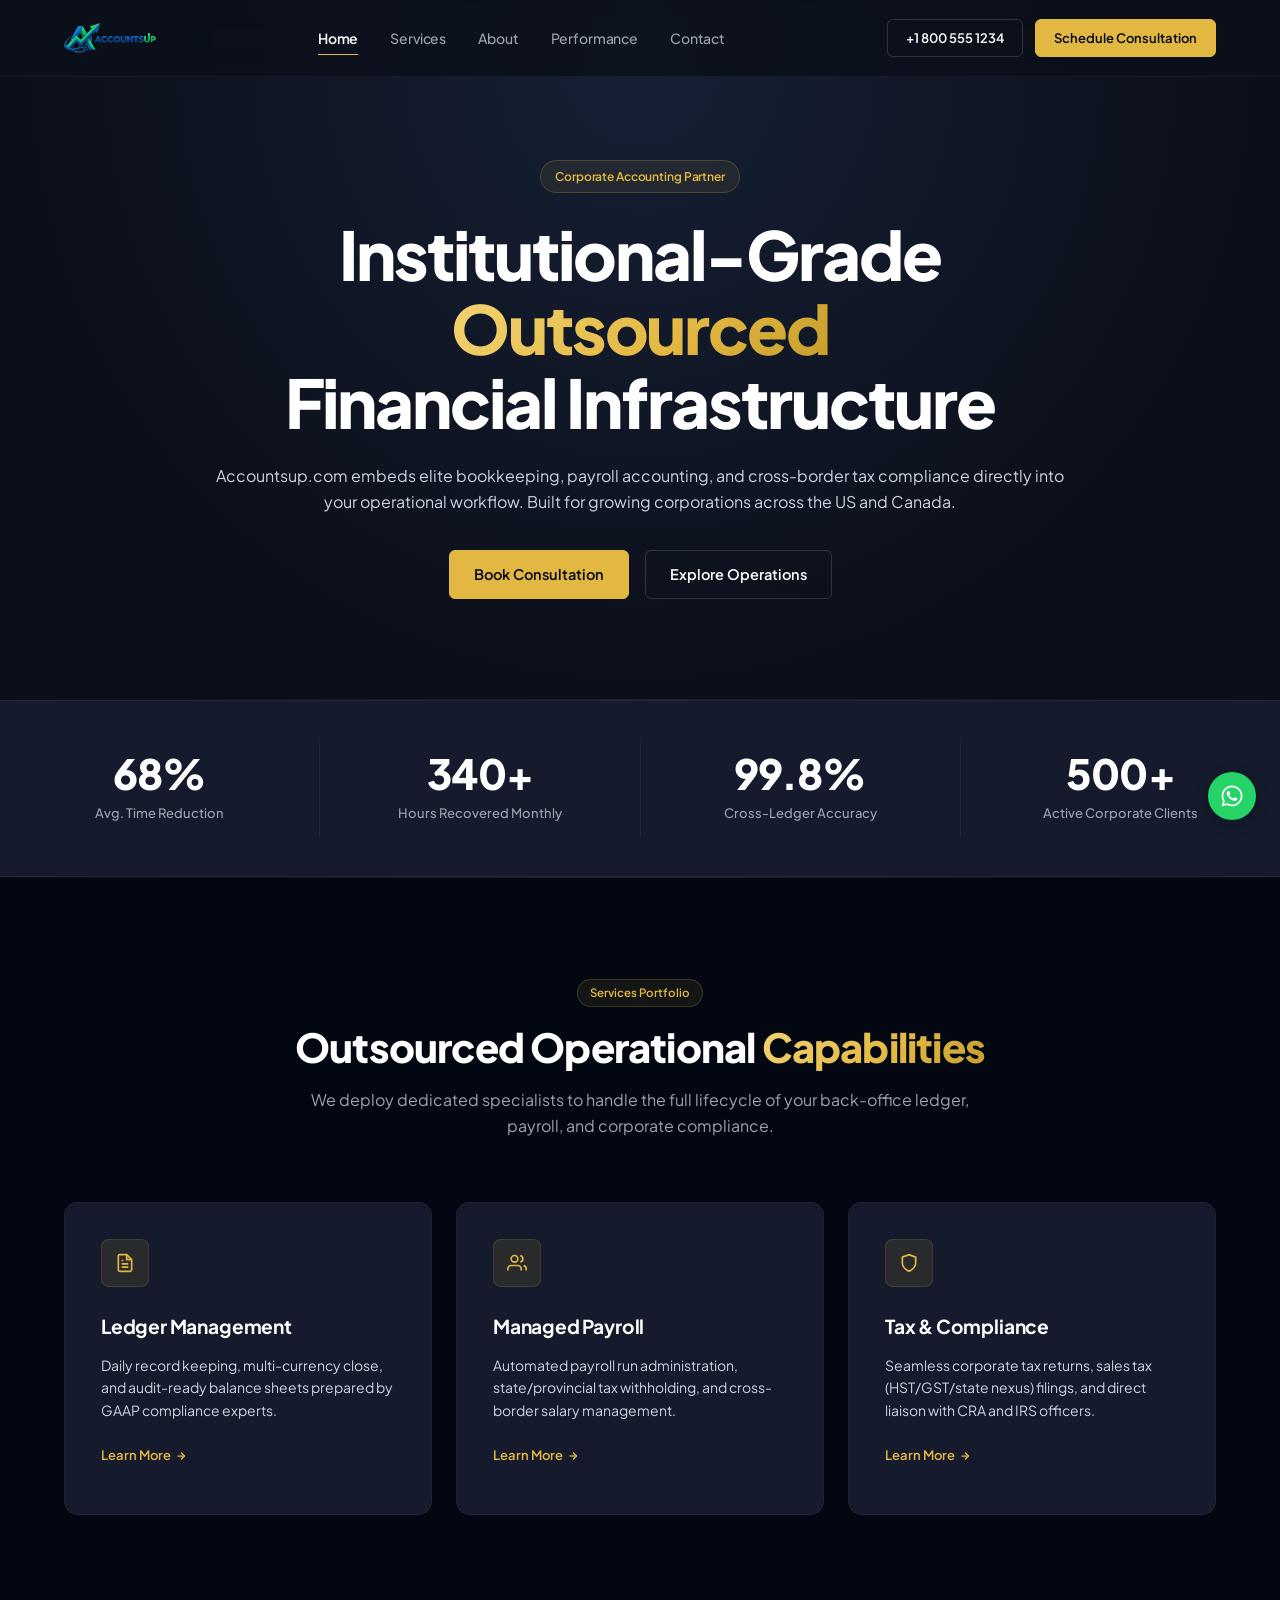
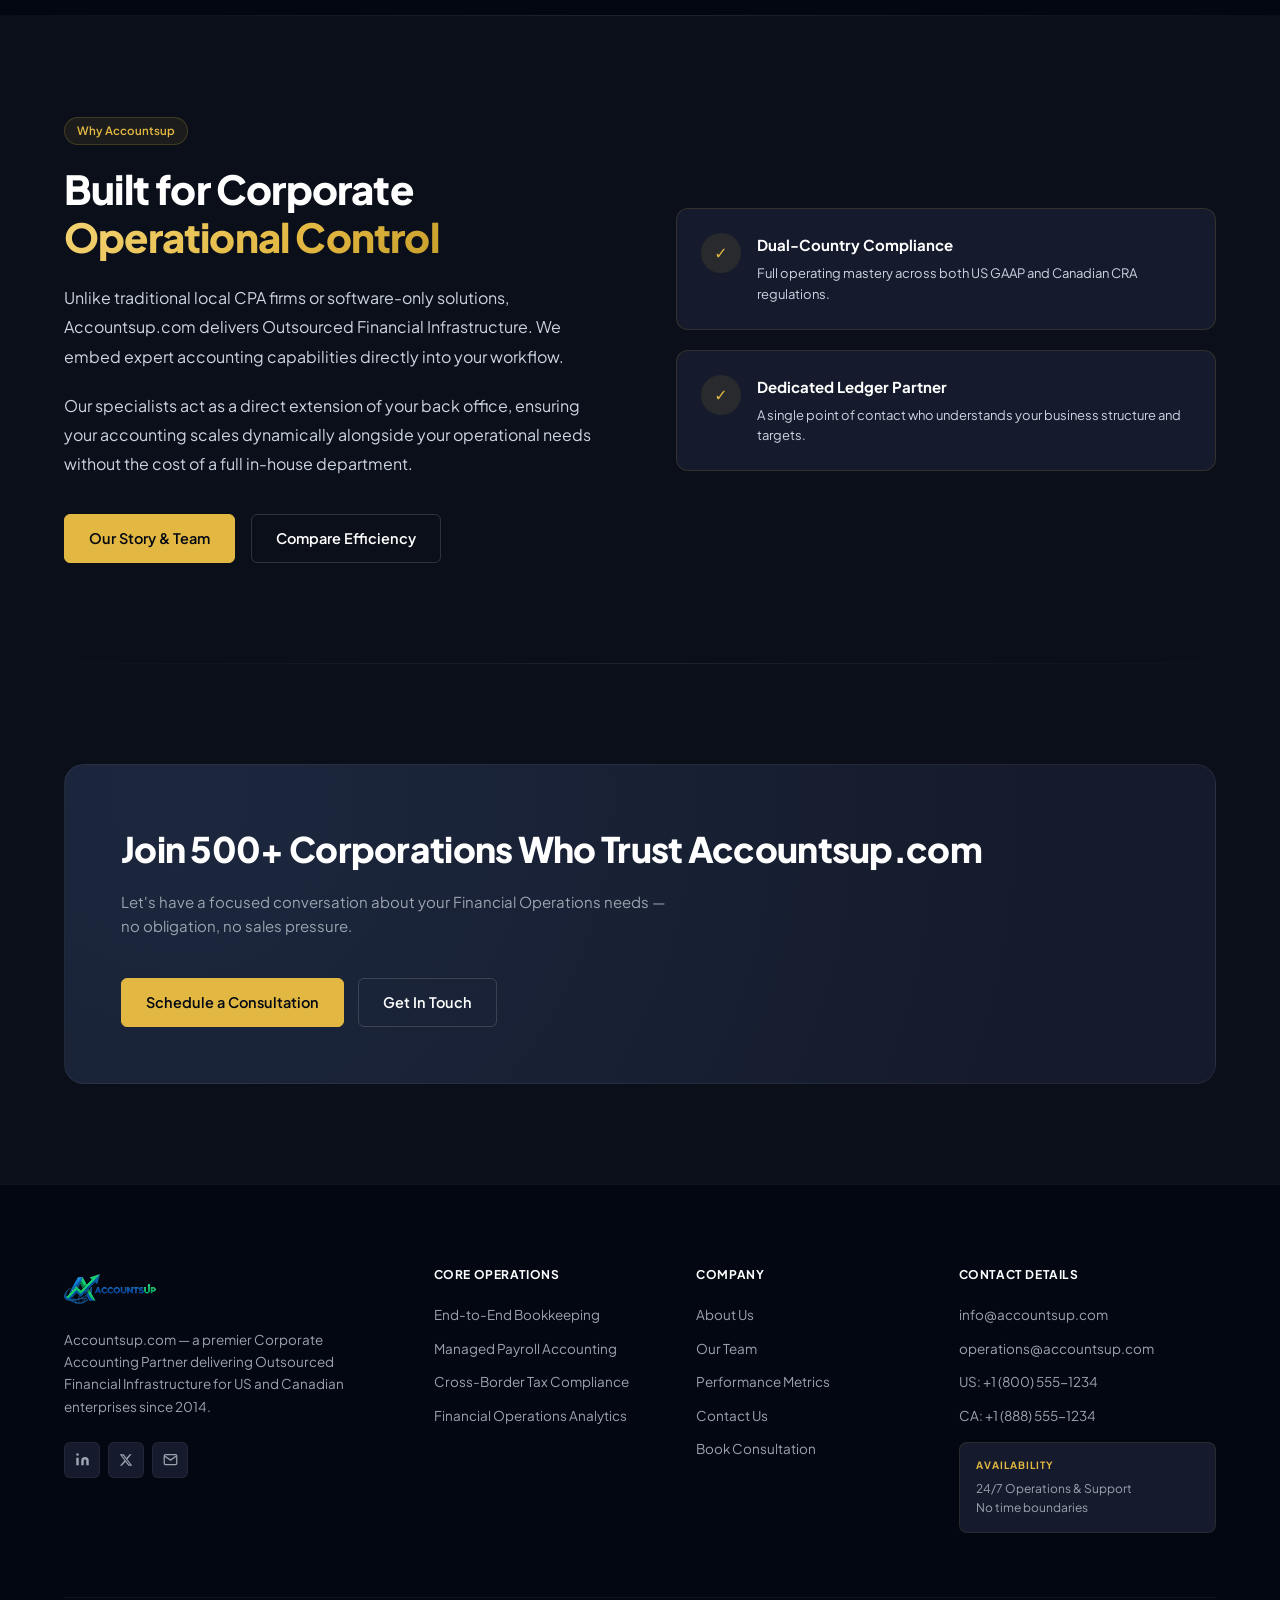
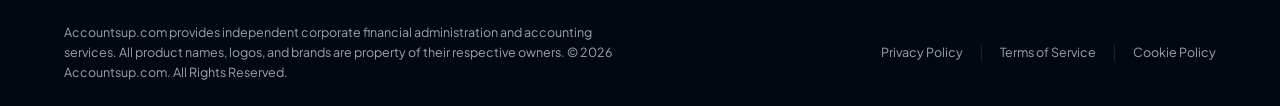
==== commit ff6574a0: "Update terminology, WhatsApp icon, hide theme toggle, extract and crop transparent logo" ====
--- a/index.html
+++ b/index.html
@@ -5,7 +5,7 @@
 <meta name="viewport" content="width=device-width, initial-scale=1.0">
 <meta name="description" content="Accountsup.com — Premium Corporate Accounting & Financial Operations for US & Canada. Expert bookkeeping, payroll, and tax compliance under US GAAP and CRA regulations.">
 <title>Accountsup.com | Corporate Accounting & Financial Operations</title>
-<link rel="stylesheet" href="css/global.css?v=3">
+<link rel="stylesheet" href="css/global.css?v=5">
 </head>
 <body class="page-fade-in">
 
@@ -160,7 +160,7 @@
       <div><div class="nav-logo" style="margin-bottom:16px;width:140px;height:48px;">LOGO AREA</div><p class="footer-brand-desc">Accountsup.com — a premier Corporate Accounting Partner delivering Outsourced Financial Infrastructure for US and Canadian enterprises since 2014.</p><div class="footer-socials"><a href="#" class="footer-social" aria-label="LinkedIn"><svg width="15" height="15" viewBox="0 0 24 24" fill="currentColor"><path d="M16 8a6 6 0 016 6v7h-4v-7a2 2 0 00-4 0v7h-4v-7a6 6 0 016-6zM2 9h4v12H2z"/><circle cx="4" cy="4" r="2"/></svg></a><a href="#" class="footer-social" aria-label="Twitter"><svg width="14" height="14" viewBox="0 0 24 24" fill="currentColor"><path d="M18.244 2.25h3.308l-7.227 8.26 8.502 11.24H16.17l-5.214-6.817L4.99 21.75H1.68l7.73-8.835L1.254 2.25H8.08l4.713 6.231zm-1.161 17.52h1.833L7.084 4.126H5.117z"/></svg></a><a href="mailto:info@accountsup.com" class="footer-social" aria-label="Email"><svg width="15" height="15" viewBox="0 0 24 24" fill="none" stroke="currentColor" stroke-width="2"><path d="M4 4h16c1.1 0 2 .9 2 2v12c0 1.1-.9 2-2 2H4c-1.1 0-2-.9-2-2V6c0-1.1.9-2 2-2z"/><polyline points="22,6 12,13 2,6"/></svg></a></div></div>
       <div><div class="footer-col-title">Core Operations</div><a href="services.html#bookkeeping" class="footer-link">End-to-End Bookkeeping</a><a href="services.html#payroll" class="footer-link">Managed Payroll Accounting</a><a href="services.html#tax" class="footer-link">Cross-Border Tax Compliance</a><a href="performance.html" class="footer-link">Financial Operations Analytics</a></div>
       <div><div class="footer-col-title">Company</div><a href="about.html" class="footer-link">About Us</a><a href="about.html#team" class="footer-link">Our Team</a><a href="performance.html" class="footer-link">Performance Metrics</a><a href="contact.html" class="footer-link">Contact Us</a><a href="consultation.html" class="footer-link">Book Consultation</a></div>
-      <div><div class="footer-col-title">Contact Details</div><a href="mailto:info@accountsup.com" class="footer-link">info@accountsup.com</a><a href="tel:+18005551234" class="footer-link">US: +1 (800) 555-1234</a><a href="tel:+18885551234" class="footer-link">CA: +1 (888) 555-1234</a><div style="margin-top:16px;background:var(--navy-800);border:1px solid rgba(212,175,55,0.1);border-radius:8px;padding:14px 16px;"><div style="font-size:10px;font-weight:700;color:var(--gold);letter-spacing:.1em;text-transform:uppercase;margin-bottom:6px;">Availability</div><div style="font-size:12px;color:var(--slate-soft);line-height:1.6;">24/7 Operations & Support<br>No time boundaries</div></div></div>
+      <div><div class="footer-col-title">Contact Details</div><a href="mailto:info@accountsup.com" class="footer-link">info@accountsup.com</a><a href="mailto:operations@accountsup.com" class="footer-link">operations@accountsup.com</a><a href="tel:+18005551234" class="footer-link">US: +1 (800) 555-1234</a><a href="tel:+18885551234" class="footer-link">CA: +1 (888) 555-1234</a><div style="margin-top:16px;background:var(--navy-800);border:1px solid rgba(212,175,55,0.1);border-radius:8px;padding:14px 16px;"><div style="font-size:10px;font-weight:700;color:var(--gold);letter-spacing:.1em;text-transform:uppercase;margin-bottom:6px;">Availability</div><div style="font-size:12px;color:var(--slate-soft);line-height:1.6;">24/7 Operations &amp; Support<br>No time boundaries</div></div></div>
     </div>
     <div class="footer-bottom"><p class="footer-legal">Accountsup.com provides independent corporate financial administration and accounting services. All product names, logos, and brands are property of their respective owners. © 2026 Accountsup.com. All Rights Reserved.</p><div class="footer-policy-links"><a href="#">Privacy Policy</a><span>|</span><a href="#">Terms of Service</a><span>|</span><a href="#">Cookie Policy</a></div></div>
   </div>
@@ -175,6 +175,6 @@
 @keyframes pulse { 0%,100%{opacity:1} 50%{opacity:.4} }
 @media (max-width:900px){ [style*="grid-template-columns:1fr 1fr"]:first-of-type{grid-template-columns:1fr!important} }
 </style>
-<script src="js/nav.js?v=3"></script>
+<script src="js/nav.js?v=5"></script>
 </body>
 </html>
--- a/css/global.css
+++ b/css/global.css
@@ -816,66 +816,6 @@
 }
 #theme-toggle:hover #theme-toggle-knob { background-color: var(--white); }
 
-body.light-theme #theme-toggle { background: rgba(0, 0, 0, 0.04); border-color: rgba(0, 0, 0, 0.1); }
-body.light-theme #theme-toggle-knob { transform: translateX(20px); background: var(--navy-800); }
-body.light-theme #theme-toggle-knob svg.icon-moon { display: none; }
-body.light-theme #theme-toggle-knob svg.icon-sun { display: flex; }
-#theme-toggle-knob svg.icon-sun { display: none; }
-#theme-toggle-knob svg.icon-moon { display: flex; }
-
-/* ===== LIGHT THEME OVERRIDES (Polished) ===== */
-body.light-theme {
-  background: #f8fafc;
-  color: #334155;
-  --navy-950: #f1f5f9;
-  --navy-900: #f8fafc;
-  --navy-800: #ffffff;
-  --navy-700: #e2e8f0;
-  --navy-600: #cbd5e1;
-  --slate-soft: #64748b;
-  --slate-mid: #475569;
-  --slate-light: #0f172a;
-  --white: #0f172a;
-  --shadow-card: 0 4px 20px rgba(0, 0, 0, 0.04), 0 1px 3px rgba(0, 0, 0, 0.02);
-  --shadow-card-hover: 0 16px 36px rgba(0, 0, 0, 0.08), 0 4px 12px rgba(0, 0, 0, 0.03);
-}
-body.light-theme #main-nav {
-  background: rgba(255, 255, 255, 0.8);
-  border-bottom-color: rgba(0, 0, 0, 0.06);
-}
-body.light-theme #main-nav.scrolled {
-  background: rgba(255, 255, 255, 0.95);
-  border-bottom-color: rgba(0, 0, 0, 0.08);
-}
-body.light-theme .nav-link { color: var(--slate-soft); }
-body.light-theme .nav-link:hover { color: var(--slate-light); }
-body.light-theme .nav-link.active { color: var(--slate-light); }
-body.light-theme .btn-outline { border-color: rgba(0, 0, 0, 0.15); color: var(--navy-950); }
-body.light-theme .btn-outline:hover { background: rgba(0, 0, 0, 0.03); border-color: rgba(0, 0, 0, 0.25); }
-body.light-theme .btn-outline-sm { border-color: rgba(0, 0, 0, 0.15); color: var(--navy-950); }
-body.light-theme .btn-outline-sm:hover { background: rgba(0, 0, 0, 0.03); }
-body.light-theme .page-hero { background: radial-gradient(circle at 50% 10%, #e2e8f0 0%, #f8fafc 70%); }
-body.light-theme .page-hero h1 { color: var(--slate-light); }
-body.light-theme .card { border-color: rgba(0, 0, 0, 0.05); }
-body.light-theme .card:hover { border-color: rgba(226, 184, 66, 0.4); }
-body.light-theme .value-card { border-color: rgba(0, 0, 0, 0.04); }
-body.light-theme .value-stack .value-card { background: #ffffff; }
-body.light-theme .stats-bar { background: #ffffff; border-color: rgba(0, 0, 0, 0.05); }
-body.light-theme .stat-item + .stat-item { border-left-color: rgba(0, 0, 0, 0.06); }
-body.light-theme .cta-banner { background: radial-gradient(circle at 10% 10%, #f1f5f9 0%, #ffffff 80%); border-color: rgba(0, 0, 0, 0.05); }
-body.light-theme .cta-banner h2 { color: var(--slate-light); }
-body.light-theme .form-container { background: #ffffff; border-color: rgba(0, 0, 0, 0.05); }
-body.light-theme .form-input, body.light-theme .form-select, body.light-theme .form-textarea { background: #ffffff; border-color: rgba(0, 0, 0, 0.1); color: var(--slate-light); }
-body.light-theme .form-input:focus, body.light-theme .form-select:focus, body.light-theme .form-textarea:focus { border-color: var(--gold); }
-body.light-theme .form-select option { background: #ffffff; color: var(--slate-light); }
-body.light-theme #main-footer { background: #f1f5f9; border-top-color: rgba(0, 0, 0, 0.05); }
-body.light-theme .footer-grid { border-bottom-color: rgba(0, 0, 0, 0.05); }
-body.light-theme .footer-social { background: #ffffff; border-color: rgba(0, 0, 0, 0.05); }
-body.light-theme .footer-social:hover { background: rgba(0, 0, 0, 0.02); color: var(--gold-dark); border-color: rgba(0, 0, 0, 0.1); }
-body.light-theme .footer-availability { background: #ffffff; border-color: rgba(0, 0, 0, 0.04); }
-body.light-theme .compliance-badge { background: #ffffff; border-color: rgba(0, 0, 0, 0.04); }
-body.light-theme .compliance-badge:hover { border-color: rgba(226, 184, 66, 0.3); }
-
 /* ===== RESPONSIVE ===== */
 @media (max-width: 1024px) {
   .footer-grid { grid-template-columns: 1fr 1fr; gap: 36px; }
@@ -897,6 +837,173 @@
   .cta-banner { padding: 36px 24px; }
   .stats-bar { padding: 24px 0; }
   .stat-item { border-left: none !important; border-bottom: 1px solid rgba(255, 255, 255, 0.05); padding: 16px 0; }
-  body.light-theme .stat-item { border-bottom-color: rgba(0, 0, 0, 0.05); }
   .stat-item:last-child { border-bottom: none; }
 }
+
+/* ===== LIGHT THEME OVERRIDES ===== */
+body.light-theme {
+  background: #f0f4fa;
+  color: #253555;
+  --navy-950: #e2e8f2;
+  --navy-900: #f0f4fa;
+  --navy-800: #ffffff;
+  --navy-700: #e8edf5;
+  --navy-600: #d4dce8;
+  --slate-soft: #607090;
+  --slate-mid: #4a5a74;
+  --slate-light: #2a3a54;
+  --white: #1a2744;
+  --shadow-card: 0 4px 24px rgba(10,25,47,0.10), 0 1px 4px rgba(10,25,47,0.06);
+  --shadow-card-hover: 0 12px 40px rgba(10,25,47,0.16), 0 4px 12px rgba(10,25,47,0.10);
+}
+
+body.light-theme #main-nav {
+  background: rgba(255, 255, 255, 0.92);
+  border-bottom-color: rgba(10, 25, 47, 0.1);
+}
+body.light-theme #main-nav.scrolled {
+  background: rgba(255, 255, 255, 0.99);
+  box-shadow: 0 4px 24px rgba(10, 25, 47, 0.1);
+}
+body.light-theme .nav-link { color: #4a5a74; }
+body.light-theme .nav-link:hover,
+body.light-theme .nav-link.active { color: var(--gold-dark); }
+body.light-theme .nav-link::after { background: var(--gold-dark); }
+body.light-theme .nav-logo { color: rgba(180, 140, 20, 0.7); border-color: rgba(180, 140, 20, 0.4); }
+body.light-theme .hamburger span { background: var(--gold-dark); }
+
+body.light-theme #mobile-menu {
+  background: rgba(255, 255, 255, 0.98);
+  border-bottom-color: rgba(10, 25, 47, 0.1);
+}
+body.light-theme .mobile-nav-link { color: #4a5a74; border-bottom-color: rgba(10,25,47,0.06); }
+body.light-theme .mobile-nav-link:hover, body.light-theme .mobile-nav-link.active { color: var(--gold-dark); }
+
+body.light-theme .page-hero {
+  background: linear-gradient(135deg, #dce6f5 0%, #e8edf5 40%, #f0f4fa 100%);
+}
+body.light-theme .page-hero h1 { color: #1a2744; }
+body.light-theme .page-hero p { color: #4a5a74; }
+body.light-theme .page-hero::before { background: radial-gradient(circle, rgba(212,175,55,0.08) 0%, transparent 70%); }
+body.light-theme .page-hero-chip {
+  background: rgba(180, 140, 20, 0.1);
+  border: 1px solid rgba(180, 140, 20, 0.25);
+  color: var(--gold-dark);
+}
+
+body.light-theme .section-alt { background: #e8edf5; }
+body.light-theme .section-title { color: #1a2744; }
+body.light-theme .section-subtitle { color: #4a5a74; }
+body.light-theme .section-chip { background: rgba(180,140,20,0.1); border-color: rgba(180,140,20,0.25); color: var(--gold-dark); }
+body.light-theme .section-divider { background: linear-gradient(90deg, transparent, rgba(10,25,47,0.12), transparent); }
+
+body.light-theme .card {
+  background: #ffffff;
+  border-color: rgba(10, 25, 47, 0.1);
+  box-shadow: 0 2px 16px rgba(10,25,47,0.07);
+}
+body.light-theme .card:hover {
+  box-shadow: 0 12px 40px rgba(10,25,47,0.14);
+  border-color: rgba(180, 140, 20, 0.35);
+}
+body.light-theme .card-title { color: #1a2744; }
+body.light-theme .card-text { color: #4a5a74; }
+body.light-theme .card-footer { border-top-color: rgba(10,25,47,0.07); }
+body.light-theme .card-list li { color: #2a3a54; }
+
+body.light-theme .value-card {
+  background: rgba(255, 255, 255, 0.85);
+  border-color: rgba(10, 25, 47, 0.1);
+}
+body.light-theme .value-card:hover { background: #ffffff; border-color: rgba(180,140,20,0.3); }
+body.light-theme .value-card h3 { color: #1a2744; }
+body.light-theme .value-card p { color: #4a5a74; }
+
+body.light-theme .stats-bar { background: #ffffff; border-color: rgba(10,25,47,0.08); }
+body.light-theme .stat-item + .stat-item { border-left-color: rgba(10,25,47,0.08); }
+body.light-theme .stat-label { color: #607090; }
+
+body.light-theme .form-input,
+body.light-theme .form-select,
+body.light-theme .form-textarea {
+  background: #f8fafc;
+  border-color: rgba(10, 25, 47, 0.15);
+  color: #1a2744;
+}
+body.light-theme .form-input::placeholder,
+body.light-theme .form-textarea::placeholder { color: rgba(74, 90, 116, 0.45); }
+body.light-theme .form-input:focus,
+body.light-theme .form-select:focus,
+body.light-theme .form-textarea:focus {
+  border-color: rgba(180, 140, 20, 0.55);
+  box-shadow: 0 0 0 3px rgba(180, 140, 20, 0.08);
+}
+body.light-theme .form-select { color: #4a5a74; }
+body.light-theme .form-select option { background: #ffffff; color: #1a2744; }
+body.light-theme .form-label { color: #2a3a54; }
+body.light-theme .form-container { background: #ffffff; border-color: rgba(10,25,47,0.1); }
+
+body.light-theme .cta-banner { background: #ffffff; border-color: rgba(10,25,47,0.1); }
+body.light-theme .cta-banner h2 { color: #1a2744; }
+body.light-theme .cta-banner p { color: #4a5a74; }
+
+body.light-theme .btn-outline {
+  border-color: rgba(26, 39, 68, 0.25);
+  color: var(--white);
+}
+body.light-theme .btn-outline:hover {
+  background: rgba(26, 39, 68, 0.05);
+}
+body.light-theme .btn-outline-sm {
+  border-color: rgba(26, 39, 68, 0.2);
+  color: var(--white);
+}
+body.light-theme .btn-outline-sm:hover {
+  background: rgba(26, 39, 68, 0.05);
+}
+
+body.light-theme #main-footer {
+  background: #e2e8f2;
+  border-top-color: rgba(10, 25, 47, 0.1);
+}
+body.light-theme .footer-brand-desc { color: #607090; }
+body.light-theme .footer-social { background: #ffffff; border-color: rgba(10,25,47,0.1); color: #607090; }
+body.light-theme .footer-col-title { color: #1a2744; }
+body.light-theme .footer-link { color: #607090; }
+body.light-theme .footer-legal { color: #607090; }
+body.light-theme .footer-policy-links a { color: #607090; }
+body.light-theme .footer-policy-links span { color: rgba(10,25,47,0.15); }
+body.light-theme .footer-grid { border-bottom-color: rgba(10,25,47,0.08); }
+
+body.light-theme .compliance-badge { background: #ffffff; border-color: rgba(10,25,47,0.08); }
+body.light-theme .compliance-badge-title { color: #1a2744; }
+body.light-theme .compliance-badge-sub { color: #607090; }
+
+body.light-theme .breadcrumb { color: #607090; }
+body.light-theme .breadcrumb-sep { color: rgba(10,25,47,0.2); }
+body.light-theme .breadcrumb a { color: var(--gold-dark); }
+
+body.light-theme .tech-badge { background: rgba(180,140,20,0.08); border-color: rgba(180,140,20,0.2); color: var(--gold-dark); }
+body.light-theme .gold-gradient-text {
+  background: linear-gradient(135deg, #a07818, #c8a020, #d4af37, #c8a020);
+  background-size: 200% auto;
+  -webkit-background-clip: text;
+  -webkit-text-fill-color: transparent;
+  background-clip: text;
+}
+body.light-theme .gold-text { color: var(--gold-dark); }
+
+body.light-theme #back-to-top { box-shadow: 0 4px 20px rgba(180,140,20,0.35); }
+
+body.light-theme #whatsapp-tooltip { background: #1a2744; }
+body.light-theme #whatsapp-tooltip::after { border-left-color: #1a2744; }
+body.light-theme #theme-label { color: #607090; }
+
+@media (max-width: 480px) {
+  #theme-label { display: none; }
+  #whatsapp-tooltip { display: none; }
+}
+
+#theme-toggle, #theme-label, #mobile-theme-row {
+  display: none !important;
+}
